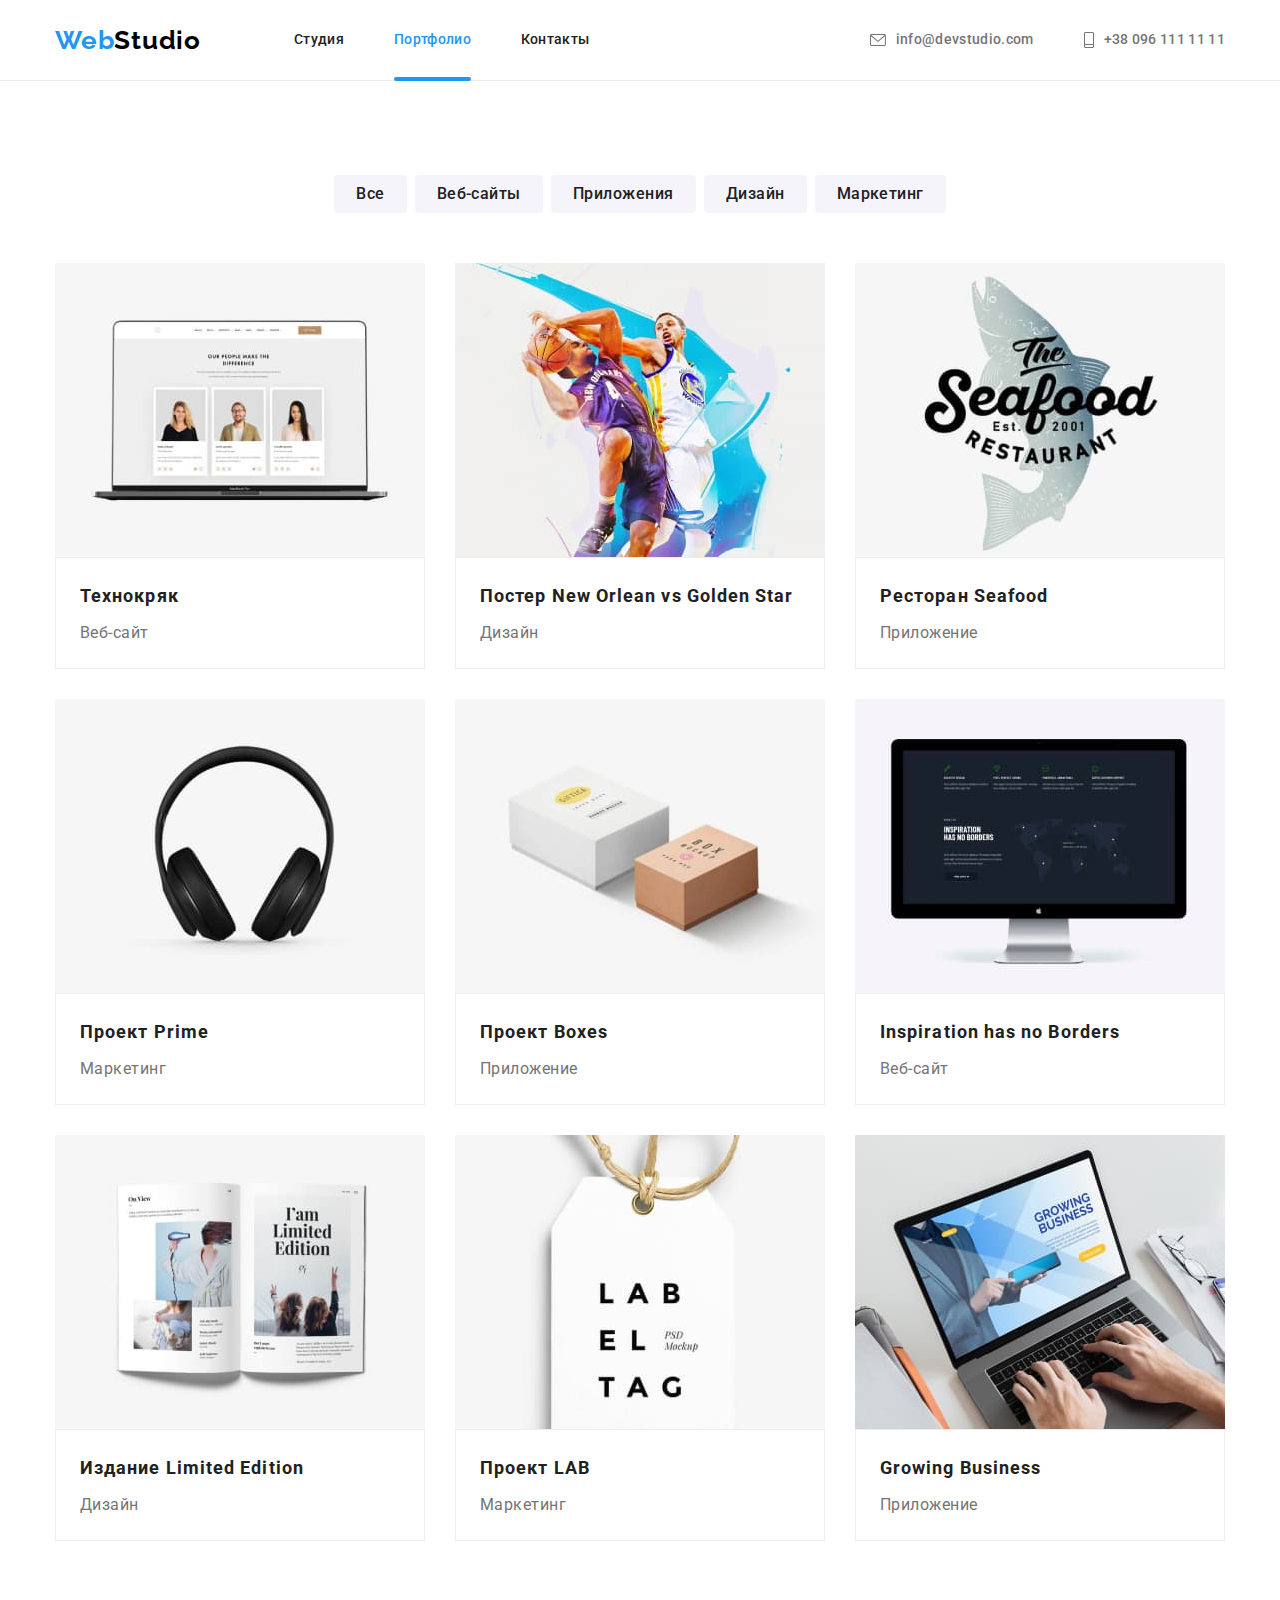
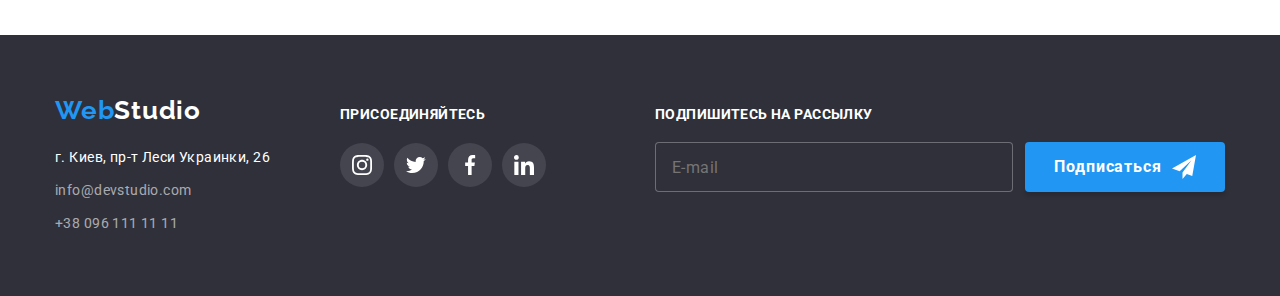
==== portfolio.html @ 9f86c259 "Initial commit" ====
<!DOCTYPE html>
<html lang="ru">

<head>
  <meta charset="UTF-8" />
  <meta http-equiv="X-UA-Compatible" content="IE=edge" />
  <meta name="viewport" content="width=device-width, initial-scale=1.0" />
  <title>Портфолио</title>

  <link rel="preconnect" href="https://fonts.googleapis.com" />
  <link rel="preconnect" href="https://fonts.gstatic.com" crossorigin />
  <link href="https://fonts.googleapis.com/css2?family=Raleway:wght@700&family=Roboto:wght@400;500;700;900&display=swap"
    rel="stylesheet" />
  <link rel="stylesheet" href="https://cdn.jsdelivr.net/npm/modern-normalize@1.1.0/modern-normalize.min.css" />
  <link rel="stylesheet" href="./css/styles.css" />
</head>

<body>
  <header class="header">
    <!--NAVIGATION-->
    <div class="container navigation-panel">
      <nav class="main-nav">
        <a href="./" class="logo">Web<span class="logo-black">Studio</span></a>
        <ul class="site-nav list">
          <li class="item"><a href="./index.html" class="link">Студия</a></li>
          <li class="item"><a href="./portfolio.html" class="link current">Портфолио</a></li>
          <li class="item"><a href="#contacts-address" class="link">Контакты</a></li>
        </ul>
      </nav>
      <!--/ NAVIGATION-->
      <!--CONTACTS-->
      <div class="contacts-panel">
        <ul class="contacts list">
          <li class="item">
            <a href="mailto:info@devstudio.com" class="contacts-link">
              <svg class="contacts-icon" width="16px" height="12px">
                <use href="./images/symbol-icons.svg#icon-envelope">
                </use>
              </svg>
              <span>info@devstudio.com</span>
            </a>
          </li>
          <li class="item">
            <a href="tel:+380961111111" class="contacts-link">
              <svg class="contacts-icon" width="10px" height="16px">
                <use href="./images/symbol-icons.svg#icon-smartphone">
                </use>
              </svg>
              <span>+38 096 111 11 11</span>
            </a>
          </li>
        </ul>
      </div>
    </div>
    <!--/ CONTACTS-->
  </header>
  <main>
    <!-- PORTFOLIO -->
    <section class="section portfolio">
      <h1 class="hidden-element">Примеры работ</h1>

      <!-- PAGE FILTER -->
      <div class="container">
        <ul class="list filter flex-container">
          <li class="item"><button type="button" class="button-filter">Все</button></li>
          <li class="item"><button type="button" class="button-filter">Веб-сайты</button></li>
          <li class="item"><button type="button" class="button-filter">Приложения</button></li>
          <li class="item"><button type="button" class="button-filter">Дизайн</button></li>
          <li class="item"><button type="button" class="button-filter">Маркетинг</button></li>
        </ul>

        <!--/ PAGE FILTER -->

        <ul class="list portfolio flex-container">
          <li class="flex-item">
            <a class="portfolio-link" href="#">

              <div class="portfolio-img-box">
                <img src="./images/portfolio/tehno.jpg" alt="На ноутбуке открыт веб-сайт" width="370" height="294" />
                <p class="txt-is-hidden">Ресурс предлагает комплексные предложения с разным уровнем функционала и
                  сервисов. Все это позволит
                  посетителю получить
                  исчерпывающие сведения о компании или частном лице.
                </p>
              </div>

              <div class="text-block">
                <h2 class="sub-title">Технокряк</h2>
                <p class="text">Веб-сайт</p>
              </div>

            </a>
          </li>

          <li class="flex-item">
            <a class="portfolio-link" href="#">
              <div class="portfolio-img-box">
                <img src="./images/portfolio/new-orleans-vs-golden-star.jpg" alt="Два парня играют в баскетбол"
                  width="370" height="294" />

                <p class="txt-is-hidden">Ресурс предлагает комплексные предложения с разным уровнем функционала и
                  сервисов. Все это позволит
                  посетителю получить
                  исчерпывающие сведения о компании или частном лице.
                </p>
              </div>
              <div class="text-block">
                <h2 class="sub-title">Постер <span lang="en">New Orlean vs Golden Star</span></h2>
                <p class="text">Дизайн</p>
              </div>
            </a>
          </li>

          <li class="flex-item">
            <a class="portfolio-link" href="#">
              <div class="portfolio-img-box">
                <img src="./images/portfolio/seafood.jpg"
                  alt="Логотип в виде рыбы с названием ресторана и годом открытия" width="370" height="294" />

                <p class="txt-is-hidden">Ресурс предлагает комплексные предложения с разным уровнем функционала и
                  сервисов. Все это позволит
                  посетителю получить
                  исчерпывающие сведения о компании или частном лице.
                </p>
              </div>
              <div class="text-block">
                <h2 class="sub-title">Ресторан <span lang="en">Seafood</span></h2>
                <p class="text">Приложение</p>
              </div>
            </a>
          </li>

          <li class="flex-item">
            <a class="portfolio-link" href="#">
              <div class="portfolio-img-box">
                <img src="./images/portfolio/prime.jpg" alt="Полноразмерные черные наушники" width="370" height="294" />

                <p class="txt-is-hidden">Ресурс предлагает комплексные предложения с разным уровнем функционала и
                  сервисов. Все это позволит
                  посетителю получить
                  исчерпывающие сведения о компании или частном лице.
                </p>
              </div>
              <div class="text-block">
                <h2 class="sub-title">Проект <span lang="en">Prime</span></h2>
                <p class="text">Маркетинг</p>
              </div>
            </a>
          </li>

          <li class="flex-item">
            <a class="portfolio-link" href="#">
              <div class="portfolio-img-box">
                <img src="./images/portfolio/boxes.jpg" alt="Две коробки: белая и бежевая" width="370" height="294" />
                <p class="txt-is-hidden">Ресурс предлагает комплексные предложения с разным уровнем функционала и
                  сервисов. Все это позволит
                  посетителю получить
                  исчерпывающие сведения о компании или частном лице.
                </p>
              </div>

              <div class="text-block">
                <h2 class="sub-title">Проект <span lang="en">Boxes</span></h2>
                <p class="text">Приложение</p>
              </div>
            </a>
          </li>

          <li class="flex-item">
            <a class="portfolio-link" href="#">
              <div class="portfolio-img-box">
                <img src="./images/portfolio/inspiration-has-no-borders.jpg"
                  alt="На мониторе компьютера открыт веб-сайт" width="370" height="294" />
                <p class="txt-is-hidden">Ресурс предлагает комплексные предложения с разным уровнем функционала и
                  сервисов. Все это позволит
                  посетителю получить
                  исчерпывающие сведения о компании или частном лице.
                </p>
              </div>
              <div class="text-block">
                <h2 lang="en" class="sub-title">Inspiration has no Borders</h2>
                <p class="text">Веб-сайт</p>
              </div>
            </a>
          </li>
          <li class="flex-item">
            <a class="portfolio-link" href="#">
              <div class="portfolio-img-box">
                <img src="./images/portfolio/limited-edition.jpg" alt="Книжка с развернутыми страницами" width="370"
                  height="294" />
                <p class="txt-is-hidden">Ресурс предлагает комплексные предложения с разным уровнем функционала и
                  сервисов. Все это позволит
                  посетителю получить
                  исчерпывающие сведения о компании или частном лице.
                </p>
              </div>
              <div class="text-block">
                <h2 class="sub-title">Издание <span lang="en">Limited Edition</span></h2>
                <p class="text">Дизайн</p>
              </div>
            </a>
          </li>

          <li class="flex-item">
            <a class="portfolio-link" href="#">
              <div class="portfolio-img-box">
                <img src="./images/portfolio/lab.jpg" alt="Белая бирка с названием проекта" width="370" height="294" />
                <p class="txt-is-hidden">Ресурс предлагает комплексные предложения с разным уровнем функционала и
                  сервисов. Все это позволит
                  посетителю получить
                  исчерпывающие сведения о компании или частном лице.
                </p>
              </div>
              <div class="text-block">
                <h2 class="sub-title">Проект <span lang="en">LAB</span></h2>
                <p class="text">Маркетинг</p>
              </div>
            </a>
          </li>

          <li class="flex-item">
            <a class="portfolio-link" href="#">
              <div class="portfolio-img-box">
                <img src="./images/portfolio/growing-business.jpg" alt="На ноутбке открыт сайт с приложением"
                  width="370" height="294" />
                <p class="txt-is-hidden">Ресурс предлагает комплексные предложения с разным уровнем функционала и
                  сервисов. Все это позволит
                  посетителю получить
                  исчерпывающие сведения о компании или частном лице.
                </p>
              </div>
              <div class="text-block">
                <h2 lang="en" class="sub-title">Growing Business</h2>
                <p class="text">Приложение</p>
              </div>
            </a>
          </li>
        </ul>
      </div>
    </section>
    <!--/ PORTFOLIO -->
  </main>
  <!--FOOTER-->
  <footer class="bottom">
    <div class="container flex-container">
      <div class="bottom-address">
        <a href="./index.html" class="logo">Web<span class="logo-white">Studio</span></a>
        <address id="contacts-address">
          <ul class="list">
            <li class="item">
              <a href="https://goo.gl/maps/TPmQFiWesqaCnMbB8" target="“_blank”" rel="noopener noreferrer"
                class="link street">г. Киев, пр-т Леси Украинки, 26</a>
            </li>
            <li class="item">
              <a href="mailto:nfo@devstudio.com" class="link">info@devstudio.com</a>
            </li>
            <li class="item"><a href="tel:+380961111111" class="link">+38 096 111 11 11</a></li>
          </ul>
        </address>
      </div>

      <div class="promo">
        <h2 class="promo-title">присоединяйтесь</h2>
        <ul class="list">
          <li class="promo-item">
            <a class="promo-link" aria-label="instagram" href="#" target="“_blank”" rel="noopener noreferrer">
              <svg width="20" height="20">
                <use href="./images/symbol-icons.svg#icon-instagram1"></use>
              </svg>
            </a>
          </li>
          <li class="promo-item">
            <a class="promo-link" aria-label="twitter" href="#" target="“_blank”" rel="noopener noreferrer">
              <svg width="20" height="20">
                <use href="./images/symbol-icons.svg#icon-twitter1"></use>
              </svg>
            </a>
          </li>
          <li class="promo-item">
            <a class="promo-link" aria-label="facebook" href="#" target="“_blank”" rel="noopener noreferrer">
              <svg width="20" height="20">
                <use href="./images/symbol-icons.svg#icon-facebook1"></use>
              </svg>
            </a>
          </li>
          <li class="promo-item">
            <a class="promo-link" aria-label="linkedin" href="#" target="“_blank”" rel="noopener noreferrer">
              <svg width="20" height="20">
                <use href="./images/symbol-icons.svg#icon-linkedin1"></use>
              </svg>
            </a>
          </li>
        </ul>
      </div>

      <form class="form-sign-up" name="form-sign-up" autocomplete="on" novalidate>

        <label class="sign-up-block" for="sign-up-email">
          <span class="sign-up-txt">Подпишитесь на рассылку</span>
          <input class="sign-up-input" type="email" name="email" id="sign-up-email" placeholder="E-mail" />
        </label>

        <button class="sign-up-button" type="submit">
          <span class="sign-up-button-txt">Подписаться</span>
          <svg width="24" height="24">
            <use href="./images/symbol-icons.svg#icon-send"></use>
          </svg>
        </button>
      </form>
    </div>
  </footer>
  <!--/ FOOTER-->
</body>

</html>
---- css/styles.css ----
:root {
    /* Colors */
    --title-text-color: #212121;
    --accent-color: #2196F3;
    --main-text-color: #757575;
    --address-text: rgba(255, 255, 255, 0.6);
    --background-color-white: #ffffff;
    --background-color-gray: #F5F4FA;
    --background-color-black: #2F303A;

    /* Other */
    --indent: 30px;
    --items: 3;

    --timing-function: cubic-bezier(0.4, 0, 0.2, 1);
}



body {
    background-color: var(--background-color-white);
    color: var(--main-text-color);

    font-family: Roboto, sans-serif;
    letter-spacing: 0.02em;
}

button {
    font-family: inherit;
    cursor: pointer;
}

img {
    display: block;
    max-width: 100%;
    height: auto;
}

h1,
h2,
h3,
h4,
h5,
h6,
p {
    margin: 0;
    padding: 0;
}

/* Utilities */
.list {
    padding: 0;
    margin: 0;

    list-style-type: none
}

.container {
    width: 1200px;
    padding-right: 15px;
    padding-left: 15px;
    margin-left: auto;
    margin-right: auto;
}

.hidden-element {
    position: absolute;
    width: 1px;
    height: 1px;
    margin: -1px;
    border: 0;
    padding: 0;

    white-space: nowrap;
    clip-path: inset(100%);
    clip: rect(0 0 0 0);
    overflow: hidden;
}

.centre {
    text-align: center;
}

main {
    padding-top: 81px;
}


/*--/ Utilities */

/* Page header */
.header {
    position: fixed;
    top: 0;
    left: 50%;
    transform: translate(-50%);
    z-index: 100;

    width: 100%;
    background-color: #ffffff;

    border-bottom: 1px solid #ECECEC;
}

.navigation-panel {
    display: flex;
    background-color: #ffffff;
}

.navigation-panel>.main-nav {
    display: flex;
    align-items: center;
}

.contacts-panel {
    margin-left: auto;
}

.contacts-panel>.contacts {
    display: flex;
    justify-content: end;
}

.site-nav {
    display: flex;
    margin-left: 93px;
}

.site-nav .item:not(:last-child),
.contacts .item:not(:last-child) {
    margin-right: 50px;
}

/* Site navigation */
.main-nav .logo,
.bottom .logo {
    color: var(--accent-color);

    font-family: 'Raleway';
    font-weight: 700;
    font-size: 26px;
    line-height: 1.19;
    letter-spacing: 0.03em;
    text-decoration: none;
}

.main-nav .logo-black {
    color: #000000;
}

.bottom .logo-white {
    color: #ffffff;
}

.site-nav .link,
.contacts-link {
    position: relative;
    display: block;
    padding-top: 32px;
    padding-bottom: 32px;

    color: var(--title-text-color);

    font-weight: 500;
    font-size: 14px;
    line-height: 1.14;
    text-decoration: none;

    fill: #757575;
    /* animation */
    transition-property: color;
    transition-duration: 250ms;
    transition-timing-function: cubic-bezier(0.4, 0, 0.2, 1);
    transition-delay: 0s;
}

.contacts-link {
    display: flex;
    align-items: center;

    color: inherit;
}

.contacts-icon {
    margin-right: 10px;
}

.site-nav .link:hover,
.site-nav .link:focus,

.contacts-link:hover,
.contacts-link:focus,

.bottom .link:hover,
.bottom .link:focus,

.link.current {
    color: var(--accent-color);
    outline: none;
}

.contacts-link:hover .contacts-icon,
.contacts-link:focus .contacts-icon {
    fill: var(--accent-color);
}

.site-nav .link.current::after {
    position: absolute;
    bottom: -1px;

    content: '';
    display: block;
    width: 100%;

    height: 4px;
    background-color: var(--accent-color);
    border-radius: 2px;
}




/* Main section */

.section-title {
    color: var(--title-text-color);

    font-size: 36px;
    line-height: 1.17;
    text-align: center;
    letter-spacing: 0.03em;
}

.sub-title {
    color: var(--title-text-color);

    font-size: 14px;
    line-height: 1.14;
    letter-spacing: 0.03em;
    text-transform: uppercase;
}




/* Hero block */
.hero-title {
    margin-right: auto;
    margin-left: auto;
    margin-bottom: 30px;
    width: 696px;

    color: #ffffff;

    font-weight: 900;
    font-size: 44px;
    line-height: 1.36;
    letter-spacing: 0.06em;
    text-transform: uppercase;
}


.section.hero {
    padding-top: 200px;
    padding-bottom: 200px;
    max-width: 1600px;
    margin-left: auto;
    margin-right: auto;

    background-size: cover;
    background-position: center;

    background-color: var(--background-color-black);
    background-image: linear-gradient(to right, rgba(47, 48, 58, 0.4), rgba(47, 48, 58, 0.4)), url(../images/hero/hero-bg.jpg);
    background-repeat: no-repeat;
}


.button.hero {
    display: inline-block;
    padding: 10px 32px;
    min-width: 200px;
    border-radius: 4px;

    background-color: var(--accent-color);
    color: #ffffff;
    box-shadow: 0px 4px 4px rgba(0, 0, 0, 0.15);
    border: 1px transparent;

    font-weight: 700;
    font-size: 16px;
    line-height: 1.88;
    letter-spacing: 0.06em;
}

/*--/ Hero block */
/*     STRONG PARTS OF THE COMPANY */
.section.feature {
    padding-top: 94px;
    padding-bottom: 47px;
}

.feature .flex-container {
    display: flex;
    flex-wrap: wrap;
    gap: 30px;
    --items: 4;
}

.feature .item {
    flex-basis: calc((100% - var(--indent) * (var(--items) - 1)) / var(--items));

    /* flex-basis: calc((100%-90px)/4); */
    /* width: calc((100%-90px)/4); */
}

.feature .sub-title {
    margin-bottom: 10px;
}

.feature .text {
    font-size: 14px;
    line-height: 1.71;
    letter-spacing: 0.03em;
}

.feature-icon {
    display: flex;
    align-items: center;
    justify-content: center;
    height: 120px;
    margin-bottom: 30px;

    border-radius: 4px;

    background-color: var(--background-color-gray);
}


/* --/ STRONG PARTS OF THE COMPANY */
/* --------OUR JOB --------*/
.section.our-job {
    padding-top: 47px;
    padding-bottom: 94px;
}

.our-job .section-title {
    margin-bottom: 50px;
}

.our-job .flex-container {
    display: flex;
    gap: 30px;
    flex-wrap: wrap;
    --items: 3;
}


.our-job .item {
    position: relative;
    flex-basis: calc((100% - var(--indent) * (var(--items) - 1)) / var(--items));
}

.our-job .item-txt {
    position: absolute;
    width: 100%;
    bottom: 0;

    padding-top: 27px;
    padding-bottom: 27px;

    font-size: 14px;
    line-height: 1.14;
    text-align: center;
    letter-spacing: 0.03em;
    text-transform: uppercase;

    background-color: rgba(47, 48, 58, 0.8);
    color: #FFFFFF;
}

/* --/ OUR JOB */

/*   Our team */
.section.team {
    padding-top: 94px;
    padding-bottom: 94px;
    text-align: center;

    background-color: var(--background-color-gray);
}

.team .flex-container {
    display: flex;
}

.team .item {
    flex-basis: calc((100%-90px)/4);
    /* width: calc((100%-90px)/4); */

    border-bottom-right-radius: 4px;
    border-bottom-left-radius: 4px;

    background-color: var(--background-color-white);
    box-shadow: 0px 1px 3px rgba(0, 0, 0, 0.12),
        0px 1px 1px rgba(0, 0, 0, 0.14),
        0px 2px 1px rgba(0, 0, 0, 0.2);
}

.team .item+.item {
    margin-left: 30px;
}

.team .section-title {
    margin-bottom: 50px;
}

.team .sub-title {
    margin-bottom: 10px;

    font-weight: 500;
    font-size: 16px;
    line-height: 1.19;
    text-transform: none;
}

.team .text {
    margin-bottom: 1em;

    font-size: 16px;
    line-height: 1.19;
    letter-spacing: 0.03em;
}

.item .text-box {
    padding-top: 30px;
    padding-bottom: 30px;
}

.team .social.list {
    display: flex;
    gap: 10px;
    justify-content: center;
}


.team .social-link {
    display: flex;
    align-items: center;
    justify-content: center;
    width: 44px;
    height: 44px;
    border-radius: 50%;

    fill: #afb1b8;
    /* animation */
    transition-property: background-color;
    transition-duration: 250ms;
    transition-timing-function: cubic-bezier(0.4, 0, 0.2, 1);
    transition-delay: 0s;
}

.team .social-link:hover,
.team .social-link:focus {
    background-color: var(--accent-color);
    outline: none;
}

.team .social-link .icon {
    transition-property: fill;
    transition-duration: 250ms;
    transition-timing-function: cubic-bezier(0.4, 0, 0.2, 1);
    transition-delay: 0s;
}


.team .social-link:hover .icon,
.team .social-link:focus .icon {
    fill: #ffffff;

}


/*--/ Our team */

/* Clients */

.section.clients {
    padding-top: 94px;
    padding-bottom: 94px;
}

.section-clients-title {
    margin-bottom: 50px;

    color: var(--title-text-color);

    font-size: 36px;
    line-height: 1.17;
    text-align: center;
    letter-spacing: 0.03em;
}


.clients .list {
    display: flex;
    gap: 30px;
}



.clients-item .link {
    display: flex;
    align-items: center;
    justify-content: center;
    width: 170px;
    height: 92px;

    border: 1px solid #AFB1B8;
    border-radius: 4px;

    fill: #afb1b8;
    /* animation */
    transition-property: border-color fill;
    transition-duration: 250ms;
    transition-timing-function: cubic-bezier(0.4, 0, 0.2, 1);
    transition-delay: 0s;
}

.clients-item .link .icon {
    transition-property: fill;
    transition-duration: 250ms;
    transition-timing-function: cubic-bezier(0.4, 0, 0.2, 1);
    transition-delay: 0s;
}

.clients-item .link:hover .icon,
.clients-item .link:focus .icon {
    fill: var(--accent-color);

}

.clients-item .link:hover,
.clients-item .link:focus {
    border-color: var(--accent-color);

    outline: none;
}

/*--/ Clients */

/* Footer */
.bottom .flex-container {
    display: flex;
    align-items: baseline;
}

.bottom {
    padding-top: 60px;
    padding-bottom: 60px;

    color: #ffffff;
    background-color: var(--background-color-black);

    font-weight: 400;
    font-size: 14px;
    line-height: 1.71;
    letter-spacing: 0.03em;
}

.bottom .logo {
    display: block;
    margin-bottom: 20px;
}

.bottom .item:not(:last-child) {
    display: block;
    margin-bottom: 9px;
}

.bottom .link {
    display: block;
    color: rgba(255 255 255 / .6);
    font-style: normal;
    text-decoration: none;
    /* animation */
    transition-property: color;
    transition-duration: 250ms;
    transition-timing-function: cubic-bezier(0.4, 0, 0.2, 1);
    transition-delay: 0s;
}

.bottom .street {
    color: inherit;
}


.bottom-address {
    margin-right: 70px;
}

.bottom .promo-title {
    margin-bottom: 20px;

    font-size: 14px;
    line-height: 1.14;
    text-transform: uppercase;
}

.promo .list {
    display: flex;
    gap: 10px;
}


.promo-link {
    display: flex;
    align-items: center;
    justify-content: center;
    width: 44px;
    height: 44px;
    border-radius: 50%;

    background-color: rgba(255, 255, 255, 0.1);
    /* animation */
    transition-property: background-color;
    transition-duration: 250ms;
    transition-timing-function: cubic-bezier(0.4, 0, 0.2, 1);
    transition-delay: 0s;
}

.promo-link:hover,
.promo-link:focus {
    background-color: var(--accent-color);
    outline: none;
}

/*-------------FOOTER Sign up form ----------*/
.form-sign-up {
    display: flex;
    margin-left: auto;
    align-items: flex-end;
}


.sign-up-block {
    display: block;
    margin-right: 12px;
}

.sign-up-txt {
    display: block;
    margin-bottom: 20px;

    font-weight: 700;
    font-size: 14px;
    line-height: calc(16/14);
    letter-spacing: 0.03em;
    text-transform: uppercase;
    color: #FFFFFF;
}

.sign-up-button {
    width: 200px;
    height: 50px;

    background-color: var(--accent-color);
    background-origin: border-box;

    box-shadow: 0px 4px 4px rgba(0, 0, 0, 0.15);

    border-radius: 4px;
    border: 1px solid transparent;


    display: flex;
    align-items: center;
    justify-content: center;
}

.sign-up-button-txt {
    margin-right: 10px;

    font-weight: 700;
    font-size: 16px;
    line-height: calc(30/16);
    letter-spacing: 0.06em;

    color: #FFFFFF;
}

.sign-up-input {
    display: block;
    width: 358px;
    height: 50px;


    font-weight: 400;
    font-size: 16px;
    line-height: calc(20/16);
    letter-spacing: 0.03em;

    padding: 15px 16px;
    border: 1px solid rgba(255, 255, 255, 0.3);
    background-color: var(--background-color-black);
    border-radius: 4px;
    color: #2196F3;
}

.sign-up-input:focus {
    color: var(--accent-color);
}

/* Portfolio-Page */

.filter.flex-container {
    display: flex;
    justify-content: center;
    margin-bottom: 50px;
}

.filter .item:not(:last-child) {
    margin-right: 8px;
}

.button-filter {
    padding-top: 6px;
    padding-bottom: 6px;
    padding-right: 22px;
    padding-left: 22px;

    color: var(--title-text-color);
    background-color: #F5F4FA;
    border-radius: 4px;
    border: 1px transparent;

    font-weight: 500;
    font-size: 16px;
    line-height: 1.62;
    text-align: center;
    letter-spacing: 0.03em;

    /* animation */
    transition-property: background-color;
    transition-duration: 250ms;
    transition-timing-function: cubic-bezier(0.4, 0, 0.2, 1);
    transition-delay: 0s;
}

.button-filter:hover,
.button-filter:focus {
    color: #ffffff;
    background-color: var(--accent-color);
    outline: none;
}

/* Examples of Job */
.section.portfolio {
    padding-top: 94px;
    padding-bottom: 94px;
}

.portfolio.flex-container {
    display: flex;
    flex-wrap: wrap;
}

.portfolio .flex-item {
    flex-basis: calc((100% - 60px)/3);
    /* width: calc((100% - 60px)/3); */
    margin-right: 30px;
    margin-bottom: 30px;
}

.portfolio-img-box {
    position: relative;
    overflow: hidden;

}

.portfolio .txt-is-hidden {
    position: absolute;
    top: 0;
    left: 0;
    width: 100%;
    height: 100%;
    padding: 63px 24px;

    transform: translateY(100%);

    /* animation */
    transition-property: opacity, transform;
    transition-duration: 250ms;
    transition-timing-function: cubic-bezier(0.4, 0, 0.2, 1);
    transition-delay: 0s;
    /* font */
    font-size: 18px;
    line-height: 1.56;
    letter-spacing: 0.03em;
    color: #FFFFFF;

    background-color: rgba(33, 150, 243, 0.9);
}

.portfolio-link:hover .txt-is-hidden,
.portfolio-link:focus .txt-is-hidden {
    transform: translateY(0);
    opacity: 1;
}

.portfolio .flex-item:nth-child(3n) {
    margin-right: 0;
}

.portfolio .flex-item:not(:nth-child(-n + 6)) {
    margin-bottom: 0;
}

.portfolio .text-block {
    padding-top: 20px;
    padding-bottom: 20px;
    padding-right: 24px;
    padding-left: 24px;
    border: 1px solid #EEEEEE;
}

.portfolio-link {
    display: block;
    color: var(--main-text-color);

    text-decoration: none;

    transition-property: box-shadow;
    transition-duration: 250ms;
    transition-timing-function: cubic-bezier(0.4, 0, 0.2, 1);
    transition-delay: 0s;
}

.portfolio .sub-title {
    margin-bottom: 4px;

    font-size: 18px;
    line-height: 2;
    letter-spacing: 0.06em;
    text-transform: none;
}

.portfolio .text {
    font-size: 16px;
    line-height: 1.88;
    letter-spacing: 0.03em;
}

.portfolio-link:hover,
.portfolio-link:focus {
    outline: none;
    box-shadow: 0px 1px 1px rgba(0, 0, 0, 0.12),
        0px 4px 4px rgba(0, 0, 0, 0.06),
        1px 4px 6px rgba(0, 0, 0, 0.16);
}



/* MODAL */
.backdrop {
    position: fixed;
    top: 0;
    left: 0;
    bottom: 0;
    right: 0;
    z-index: 101;
    /* width: 100%;
    height: 100%; */

    cursor: not-allowed;

    color: #000000;
    background-color: rgba(0, 0, 0, 0.2);

    transition-property: visibility, opacity;
    transition-duration: 500ms;
    transition-timing-function: cubic-bezier(0.4, 0, 0.2, 1);
    transition-delay: 50ms;
}

.backdrop.is-hidden {
    opacity: 0;
    visibility: hidden;
    pointer-events: none;
}

.backdrop.is-hidden .modal {
    transform: translate(-50%, -50%) scale(0.4);
}

.backdrop .modal {
    position: absolute;
    top: 50%;
    left: 50%;
    transform: translate(-50%, -50%) scale(1);


    width: 528px;
    height: 581px;
    cursor: initial;

    background-color: #ffffff;
    /* anime */
    transition-property: transform;
    transition-duration: 500ms;
    transition-timing-function: cubic-bezier(0.4, 0, 0.2, 1);
}



.close-button {
    position: absolute;
    top: 8px;
    right: 8px;

    width: 30px;
    height: 30px;
    border-radius: 50%;

    background: #FFFFFF;

    border: 1px solid rgba(0, 0, 0, 0.1);
}

/* Modal form */
.modal-form {
    display: flex;
    justify-content: center;
    align-items: center;
    flex-direction: column;

    padding: 40px;
}

.form-field {
    position: relative;
    width: 100%;
}

.modal-form-title {
    margin-bottom: 12px;

    font-size: 20px;
    line-height: calc(23/20);
    text-align: center;
    letter-spacing: 0.03em;

    color: var(--title-text-color);
}

.data-title {
    display: block;
    margin-bottom: 4px;

    font-weight: 400;
    font-size: 12px;
    line-height: calc(14/12);
    letter-spacing: 0.01em;

    color: var(--main-text-color);
}

.form-input {
    display: block;
    padding-left: 42px;
    width: 100%;
    margin-bottom: 10px;

    border: 1px solid rgba(33, 33, 33, 0.2);
    border-radius: 4px;
    height: 40px;

    transition-property: outline-color;
    transition-duration: 250ms;
    transition-timing-function: cubic-bezier(0.4, 0, 0.2, 1);
    transition-delay: 0s;
}

.form-input:focus,
.form-input:hover {
    outline-color: var(--accent-color);
}

.form-input.comments {
    padding: 12px 16px;
    margin-bottom: 20px;
    height: 120px;
    resize: none;
}

/* ----------Form Agreement------ */
.block-agreement {
    display: flex;
    align-items: center;
    margin-bottom: 30px;

    font-weight: 400;
    font-size: 14px;
    line-height: calc(24/14);
    letter-spacing: 0.03em;

    color: var(--main-text-color);
}


.agreement-link {
    color: var(--accent-color);
    text-underline-offset: 10%;
}

/*----------/ Form Agreement-------- */


.form-button {
    max-width: 200px;
    min-width: 200px;
    padding-top: 10px;
    padding-bottom: 10px;

    background-color: var(--accent-color);

    box-shadow: 0px 4px 4px rgba(0, 0, 0, 0.15);
    border-radius: 4px;
    border-color: transparent;

    font-weight: 700;
    font-size: 16px;
    line-height: calc(30/16);
    letter-spacing: 0.06em;

    color: #FFFFFF;
}

/* Form icons */
.form-block {
    position: relative;
}

.form-field .icon {
    position: absolute;
    left: 11px;
    bottom: 12px;

    display: block;
}

.close-button .icon {
    position: absolute;
    top: 50%;
    left: 50%;
    transform: translate(-50%, -50%);
}




/* SLide to left side */

.form-field .icon,
.close-button .icon {
    fill: currentColor;
    transition-property: fill, transform;
    transition-duration: 250ms;
    transition-timing-function: cubic-bezier(0.4, 0, 0.2, 1);
    transition-delay: 0s;
}

.form-input:focus+.icon {
    fill: var(--accent-color);

    animation: zoom 250ms var(--timing-function) 50ms 1 alternate;
}

.form-input:not(:placeholder-shown)+.icon {
    fill: var(--accent-color);

    animation: zoom 250ms var(--timing-function) 50ms 1 alternate;
}

.close-button:hover .icon,
.close-button:focus .icon {
    transform: translate(-50%, -50%) rotate(360deg);
    fill: var(--accent-color);
}

/* Checkbox */
.input-checkbox:checked,
.input-checkbox {
    -webkit-appearance: none;
    -moz-appearance: none;
    appearance: none;
}

.input-checkbox+.icon {
    display: inline-block;
    width: 16px;
    height: 15px;
    border: 2px solid black;
    border-radius: 2px;

    margin-right: 7px;
    animation: zoom 250ms var(--timing-function) 50ms 1 alternate;
}

.input-checkbox:checked+.icon {
    background-color: var(--accent-color);
    background-image: url("../images/icon-check.svg");
    background-size: contain;
    background-origin: border-box;
    border-color: transparent;

    animation: zoom 250ms var(--timing-function) 50ms 1 alternate;
}

@keyframes zoom {
    0% {
        transform: scale(1);
    }

    50% {
        transform: scale(3);
    }

    100% {
        transform: scale(2);
    }
}
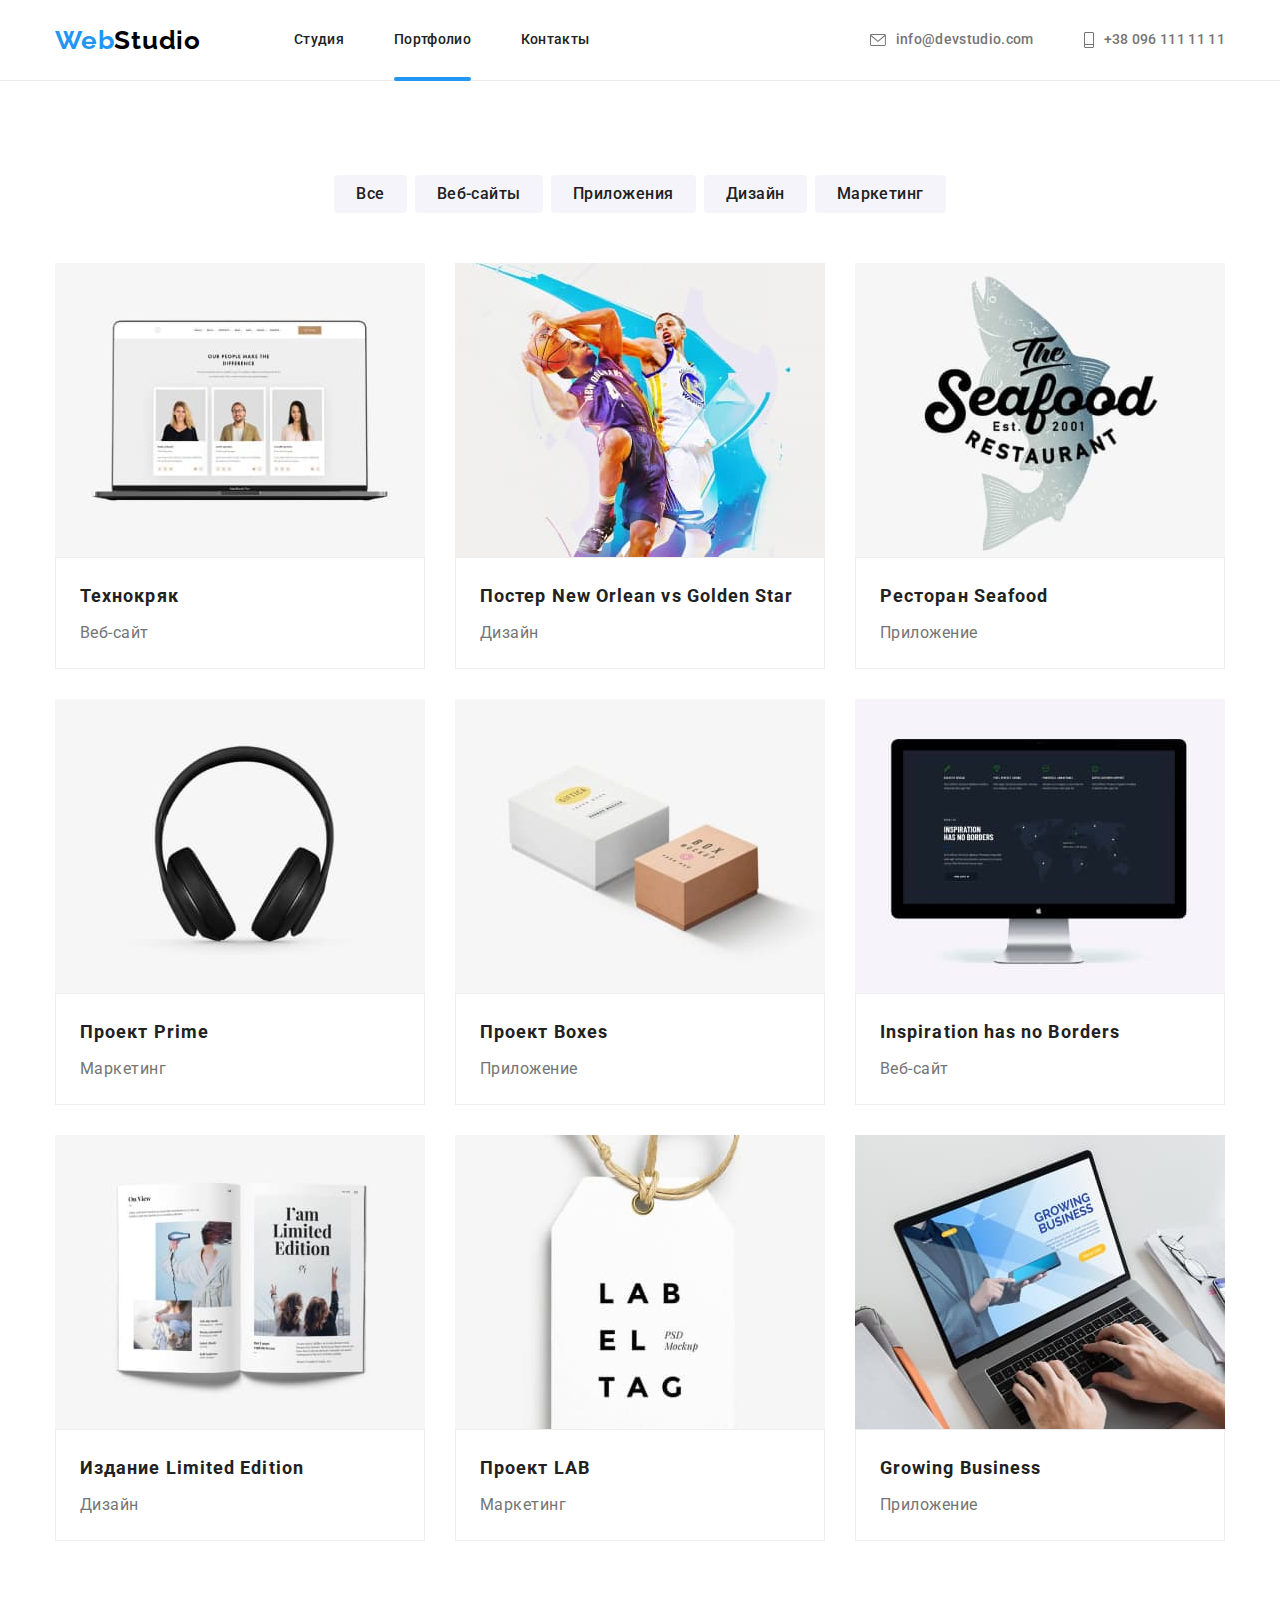
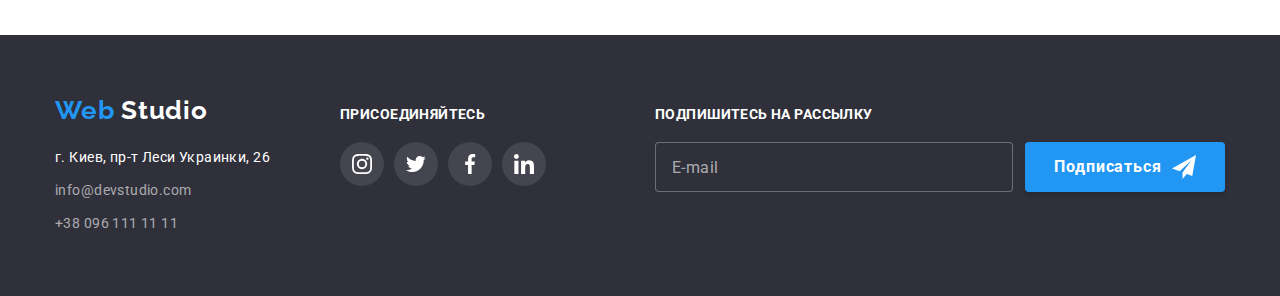
==== commit 7ac183eb: "bem for main page done" ====
--- a/portfolio.html
+++ b/portfolio.html
@@ -17,42 +17,43 @@
 
 <body>
   <header class="header">
-    <!--NAVIGATION-->
+
     <div class="container navigation-panel">
+      <!--NAVIGATION-->
       <nav class="main-nav">
-        <a href="./" class="logo">Web<span class="logo-black">Studio</span></a>
+        <a href="./" class="logo">Web<span class="logo--black">Studio</span></a>
         <ul class="site-nav list">
-          <li class="item"><a href="./index.html" class="link">Студия</a></li>
-          <li class="item"><a href="./portfolio.html" class="link current">Портфолио</a></li>
-          <li class="item"><a href="#contacts-address" class="link">Контакты</a></li>
+          <li class="site-nav__item">
+            <a href="./" class="site-nav__link ">Студия</a>
+          </li>
+          <li class="site-nav__item"><a href="./portfolio.html" class="site-nav__link current">Портфолио</a></li>
+          <li class="site-nav__item"><a href="#contacts-address" class="site-nav__link">Контакты</a></li>
         </ul>
       </nav>
       <!--/ NAVIGATION-->
+
       <!--CONTACTS-->
-      <div class="contacts-panel">
-        <ul class="contacts list">
-          <li class="item">
-            <a href="mailto:info@devstudio.com" class="contacts-link">
-              <svg class="contacts-icon" width="16px" height="12px">
-                <use href="./images/symbol-icons.svg#icon-envelope">
-                </use>
-              </svg>
-              <span>info@devstudio.com</span>
-            </a>
-          </li>
-          <li class="item">
-            <a href="tel:+380961111111" class="contacts-link">
-              <svg class="contacts-icon" width="10px" height="16px">
-                <use href="./images/symbol-icons.svg#icon-smartphone">
-                </use>
-              </svg>
-              <span>+38 096 111 11 11</span>
-            </a>
-          </li>
-        </ul>
-      </div>
+      <ul class="contacts list">
+        <li class="contacts__item">
+          <a href="mailto:nfo@devstudio.com" class="contacts__link">
+            <svg class="contacts__icon" width="16px" height="12px">
+              <use href="./images/symbol-icons.svg#icon-envelope"></use>
+            </svg>
+            <span>info@devstudio.com</span>
+          </a>
+        </li>
+        <li class="contacts__item">
+          <a href="tel:+380961111111" class="contacts__link">
+            <svg class="contacts__icon" width="10px" height="16px">
+              <use href="./images/symbol-icons.svg#icon-smartphone"></use>
+            </svg>
+            <span>+38 096 111 11 11</span>
+          </a>
+        </li>
+      </ul>
+      <!--/ CONTACTS-->
     </div>
-    <!--/ CONTACTS-->
+
   </header>
   <main>
     <!-- PORTFOLIO -->
@@ -85,7 +86,7 @@
               </div>
 
               <div class="text-block">
-                <h2 class="sub-title">Технокряк</h2>
+                <h2 class="subtitle">Технокряк</h2>
                 <p class="text">Веб-сайт</p>
               </div>
 
@@ -105,7 +106,7 @@
                 </p>
               </div>
               <div class="text-block">
-                <h2 class="sub-title">Постер <span lang="en">New Orlean vs Golden Star</span></h2>
+                <h2 class="subtitle">Постер <span lang="en">New Orlean vs Golden Star</span></h2>
                 <p class="text">Дизайн</p>
               </div>
             </a>
@@ -124,7 +125,7 @@
                 </p>
               </div>
               <div class="text-block">
-                <h2 class="sub-title">Ресторан <span lang="en">Seafood</span></h2>
+                <h2 class="subtitle">Ресторан <span lang="en">Seafood</span></h2>
                 <p class="text">Приложение</p>
               </div>
             </a>
@@ -142,7 +143,7 @@
                 </p>
               </div>
               <div class="text-block">
-                <h2 class="sub-title">Проект <span lang="en">Prime</span></h2>
+                <h2 class="subtitle">Проект <span lang="en">Prime</span></h2>
                 <p class="text">Маркетинг</p>
               </div>
             </a>
@@ -160,7 +161,7 @@
               </div>
 
               <div class="text-block">
-                <h2 class="sub-title">Проект <span lang="en">Boxes</span></h2>
+                <h2 class="subtitle">Проект <span lang="en">Boxes</span></h2>
                 <p class="text">Приложение</p>
               </div>
             </a>
@@ -178,7 +179,7 @@
                 </p>
               </div>
               <div class="text-block">
-                <h2 lang="en" class="sub-title">Inspiration has no Borders</h2>
+                <h2 lang="en" class="subtitle">Inspiration has no Borders</h2>
                 <p class="text">Веб-сайт</p>
               </div>
             </a>
@@ -195,7 +196,7 @@
                 </p>
               </div>
               <div class="text-block">
-                <h2 class="sub-title">Издание <span lang="en">Limited Edition</span></h2>
+                <h2 class="subtitle">Издание <span lang="en">Limited Edition</span></h2>
                 <p class="text">Дизайн</p>
               </div>
             </a>
@@ -212,7 +213,7 @@
                 </p>
               </div>
               <div class="text-block">
-                <h2 class="sub-title">Проект <span lang="en">LAB</span></h2>
+                <h2 class="subtitle">Проект <span lang="en">LAB</span></h2>
                 <p class="text">Маркетинг</p>
               </div>
             </a>
@@ -230,7 +231,7 @@
                 </p>
               </div>
               <div class="text-block">
-                <h2 lang="en" class="sub-title">Growing Business</h2>
+                <h2 lang="en" class="subtitle">Growing Business</h2>
                 <p class="text">Приложение</p>
               </div>
             </a>
@@ -241,68 +242,81 @@
     <!--/ PORTFOLIO -->
   </main>
   <!--FOOTER-->
-  <footer class="bottom">
-    <div class="container flex-container">
-      <div class="bottom-address">
-        <a href="./index.html" class="logo">Web<span class="logo-white">Studio</span></a>
-        <address id="contacts-address">
-          <ul class="list">
-            <li class="item">
+  <footer class="footer" id="contacts-address">
+
+    <div class="container bottom">
+      <div class="address">
+        <a href="./index.html" class="logo address__logo">
+          Web
+          <span class="logo--white">Studio</span>
+        </a>
+        <address>
+          <ul class="address__block list">
+            <li class="address__item">
               <a href="https://goo.gl/maps/TPmQFiWesqaCnMbB8" target="“_blank”" rel="noopener noreferrer"
-                class="link street">г. Киев, пр-т Леси Украинки, 26</a>
+                class="address__link  address__link--color">г. Киев, пр-т Леси Украинки, 26</a>
             </li>
-            <li class="item">
-              <a href="mailto:nfo@devstudio.com" class="link">info@devstudio.com</a>
+            <li class="address__item">
+              <a href="mailto:nfo@devstudio.com" class="address__link ">info@devstudio.com</a>
             </li>
-            <li class="item"><a href="tel:+380961111111" class="link">+38 096 111 11 11</a></li>
+            <li class="address__item">
+              <a href="tel:+380961111111" class="address__link ">+38 096 111 11 11</a>
+            </li>
           </ul>
         </address>
       </div>
 
       <div class="promo">
-        <h2 class="promo-title">присоединяйтесь</h2>
-        <ul class="list">
-          <li class="promo-item">
-            <a class="promo-link" aria-label="instagram" href="#" target="“_blank”" rel="noopener noreferrer">
-              <svg width="20" height="20">
+        <strong class="subtitle bottom__title">присоединяйтесь</strong>
+
+        <ul class="social list">
+
+          <li class="social__item">
+            <a class="social__link social__link--background" aria-label="instagram" href="#" target="“_blank”"
+              rel="noopener noreferrer">
+              <svg class="social__icon" width="20" height="20">
                 <use href="./images/symbol-icons.svg#icon-instagram1"></use>
               </svg>
             </a>
           </li>
-          <li class="promo-item">
-            <a class="promo-link" aria-label="twitter" href="#" target="“_blank”" rel="noopener noreferrer">
-              <svg width="20" height="20">
+          <li class="social__item">
+            <a class="social__link social__link--background" aria-label="twitter" href="#" target="“_blank”"
+              rel="noopener noreferrer">
+              <svg class="social__icon" width="20" height="20">
                 <use href="./images/symbol-icons.svg#icon-twitter1"></use>
               </svg>
             </a>
           </li>
-          <li class="promo-item">
-            <a class="promo-link" aria-label="facebook" href="#" target="“_blank”" rel="noopener noreferrer">
-              <svg width="20" height="20">
+          <li class="social__item">
+            <a class="social__link social__link--background" aria-label="facebook" href="#" target="“_blank”"
+              rel="noopener noreferrer">
+              <svg class="social__icon" width="20" height="20">
                 <use href="./images/symbol-icons.svg#icon-facebook1"></use>
               </svg>
             </a>
           </li>
-          <li class="promo-item">
-            <a class="promo-link" aria-label="linkedin" href="#" target="“_blank”" rel="noopener noreferrer">
-              <svg width="20" height="20">
+          <li class="social__item">
+            <a class="social__link social__link--background" aria-label="linkedin" href="#" target="“_blank”"
+              rel="noopener noreferrer">
+              <svg class="social__icon" width="20" height="20">
                 <use href="./images/symbol-icons.svg#icon-linkedin1"></use>
               </svg>
             </a>
           </li>
+
         </ul>
       </div>
 
-      <form class="form-sign-up" name="form-sign-up" autocomplete="on" novalidate>
-
-        <label class="sign-up-block" for="sign-up-email">
-          <span class="sign-up-txt">Подпишитесь на рассылку</span>
-          <input class="sign-up-input" type="email" name="email" id="sign-up-email" placeholder="E-mail" />
+      <form class="sign-up" name="form-sign-up" autocomplete="on" novalidate>
+
+        <label class="sign-up__block" for="sign-up-email">
+          <strong class="subtitle bottom__title">Подпишитесь на рассылку</strong>
+          <input class="sign-up__input" type="email" name="email" id="sign-up-email" placeholder="E-mail" />
         </label>
 
-        <button class="sign-up-button" type="submit">
-          <span class="sign-up-button-txt">Подписаться</span>
-          <svg width="24" height="24">
+        <button class="sign-up__button" type="submit">
+          <span class="sign-up__button-txt">Подписаться</span>
+          <svg class="sign-up__icon" width="24" height="24">
             <use href="./images/symbol-icons.svg#icon-send"></use>
           </svg>
         </button>
--- a/css/styles.css
+++ b/css/styles.css
@@ -85,7 +85,6 @@
     padding-top: 81px;
 }
 
-
 /*--/ Utilities */
 
 /* Page header */
@@ -97,43 +96,36 @@
     z-index: 100;
 
     width: 100%;
+    border-bottom: 1px solid #ECECEC;
     background-color: #ffffff;
-
-    border-bottom: 1px solid #ECECEC;
 }
 
 .navigation-panel {
     display: flex;
-    background-color: #ffffff;
-}
-
-.navigation-panel>.main-nav {
+}
+
+.main-nav {
     display: flex;
     align-items: center;
 }
 
-.contacts-panel {
+.contacts {
+    display: flex;
+    justify-content: end;
+    gap: 50px;
+
     margin-left: auto;
 }
 
-.contacts-panel>.contacts {
-    display: flex;
-    justify-content: end;
-}
-
 .site-nav {
     display: flex;
+    gap: 50px;
     margin-left: 93px;
 }
 
-.site-nav .item:not(:last-child),
-.contacts .item:not(:last-child) {
-    margin-right: 50px;
-}
-
 /* Site navigation */
-.main-nav .logo,
-.bottom .logo {
+.logo {
+    display: block;
     color: var(--accent-color);
 
     font-family: 'Raleway';
@@ -144,16 +136,16 @@
     text-decoration: none;
 }
 
-.main-nav .logo-black {
+.logo--black {
     color: #000000;
 }
 
-.bottom .logo-white {
+.logo--white {
     color: #ffffff;
 }
 
-.site-nav .link,
-.contacts-link {
+.site-nav__link,
+.contacts__link {
     position: relative;
     display: block;
     padding-top: 32px;
@@ -167,6 +159,7 @@
     text-decoration: none;
 
     fill: #757575;
+
     /* animation */
     transition-property: color;
     transition-duration: 250ms;
@@ -174,37 +167,33 @@
     transition-delay: 0s;
 }
 
-.contacts-link {
+.contacts__link {
     display: flex;
     align-items: center;
 
     color: inherit;
 }
 
-.contacts-icon {
-    margin-right: 10px;
-}
-
-.site-nav .link:hover,
-.site-nav .link:focus,
-
-.contacts-link:hover,
-.contacts-link:focus,
-
-.bottom .link:hover,
-.bottom .link:focus,
+.site-nav__link:hover,
+.site-nav__link:focus,
+
+.contacts__link:hover,
+.contacts__link:focus,
+
+.address__link:hover,
+.address__link:focus,
 
 .link.current {
     color: var(--accent-color);
     outline: none;
 }
 
-.contacts-link:hover .contacts-icon,
-.contacts-link:focus .contacts-icon {
-    fill: var(--accent-color);
-}
-
-.site-nav .link.current::after {
+.contacts__icon {
+    margin-right: 10px;
+    fill: currentColor;
+}
+
+.site-nav__link.current::after {
     position: absolute;
     bottom: -1px;
 
@@ -217,12 +206,9 @@
     border-radius: 2px;
 }
 
-
-
-
 /* Main section */
 
-.section-title {
+.title {
     color: var(--title-text-color);
 
     font-size: 36px;
@@ -231,20 +217,34 @@
     letter-spacing: 0.03em;
 }
 
-.sub-title {
+.subtitle {
     color: var(--title-text-color);
 
     font-size: 14px;
-    line-height: 1.14;
+    line-height: calc(16/14);
     letter-spacing: 0.03em;
     text-transform: uppercase;
 }
 
-
-
-
 /* Hero block */
-.hero-title {
+
+.hero {
+    padding-top: 200px;
+    padding-bottom: 200px;
+    max-width: 1600px;
+    margin-left: auto;
+    margin-right: auto;
+
+    text-align: center;
+
+    background-size: cover;
+    background-position: center;
+    background-color: var(--background-color-black);
+    background-image: linear-gradient(to right, rgba(47, 48, 58, 0.4), rgba(47, 48, 58, 0.4)), url(../images/hero/hero-bg.jpg);
+    background-repeat: no-repeat;
+}
+
+.hero__title {
     margin-right: auto;
     margin-left: auto;
     margin-bottom: 30px;
@@ -259,24 +259,7 @@
     text-transform: uppercase;
 }
 
-
-.section.hero {
-    padding-top: 200px;
-    padding-bottom: 200px;
-    max-width: 1600px;
-    margin-left: auto;
-    margin-right: auto;
-
-    background-size: cover;
-    background-position: center;
-
-    background-color: var(--background-color-black);
-    background-image: linear-gradient(to right, rgba(47, 48, 58, 0.4), rgba(47, 48, 58, 0.4)), url(../images/hero/hero-bg.jpg);
-    background-repeat: no-repeat;
-}
-
-
-.button.hero {
+.hero__button {
     display: inline-block;
     padding: 10px 32px;
     min-width: 200px;
@@ -294,37 +277,35 @@
 }
 
 /*--/ Hero block */
-/*     STRONG PARTS OF THE COMPANY */
-.section.feature {
+
+/* -------- FEATURE----------*/
+.feature {
     padding-top: 94px;
     padding-bottom: 47px;
 }
 
-.feature .flex-container {
+.feature__flex-container {
     display: flex;
     flex-wrap: wrap;
     gap: 30px;
+}
+
+.feature__item {
     --items: 4;
-}
-
-.feature .item {
     flex-basis: calc((100% - var(--indent) * (var(--items) - 1)) / var(--items));
-
-    /* flex-basis: calc((100%-90px)/4); */
-    /* width: calc((100%-90px)/4); */
-}
-
-.feature .sub-title {
+}
+
+.feature__subtitle {
     margin-bottom: 10px;
 }
 
-.feature .text {
+.feature__text {
     font-size: 14px;
     line-height: 1.71;
     letter-spacing: 0.03em;
 }
 
-.feature-icon {
+.feature__icon {
     display: flex;
     align-items: center;
     justify-content: center;
@@ -332,36 +313,34 @@
     margin-bottom: 30px;
 
     border-radius: 4px;
-
     background-color: var(--background-color-gray);
 }
 
-
 /* --/ STRONG PARTS OF THE COMPANY */
-/* --------OUR JOB --------*/
-.section.our-job {
+
+/* --------W-O-R-K---------*/
+.works {
     padding-top: 47px;
     padding-bottom: 94px;
 }
 
-.our-job .section-title {
+.works__title {
     margin-bottom: 50px;
 }
 
-.our-job .flex-container {
+.works__flex-container {
     display: flex;
     gap: 30px;
     flex-wrap: wrap;
     --items: 3;
 }
 
-
-.our-job .item {
+.works__item {
     position: relative;
     flex-basis: calc((100% - var(--indent) * (var(--items) - 1)) / var(--items));
 }
 
-.our-job .item-txt {
+.works__subtitle {
     position: absolute;
     width: 100%;
     bottom: 0;
@@ -369,20 +348,15 @@
     padding-top: 27px;
     padding-bottom: 27px;
 
-    font-size: 14px;
-    line-height: 1.14;
     text-align: center;
-    letter-spacing: 0.03em;
-    text-transform: uppercase;
-
     background-color: rgba(47, 48, 58, 0.8);
     color: #FFFFFF;
 }
 
-/* --/ OUR JOB */
+/* --/ --------W-O-R-K--------*/
 
 /*   Our team */
-.section.team {
+.team {
     padding-top: 94px;
     padding-bottom: 94px;
     text-align: center;
@@ -390,13 +364,17 @@
     background-color: var(--background-color-gray);
 }
 
-.team .flex-container {
-    display: flex;
-}
-
-.team .item {
+.team__title {
+    margin-bottom: 50px;
+}
+
+.team__flex-container {
+    display: flex;
+    gap: 30px;
+}
+
+.team__item {
     flex-basis: calc((100%-90px)/4);
-    /* width: calc((100%-90px)/4); */
 
     border-bottom-right-radius: 4px;
     border-bottom-left-radius: 4px;
@@ -407,15 +385,12 @@
         0px 2px 1px rgba(0, 0, 0, 0.2);
 }
 
-.team .item+.item {
-    margin-left: 30px;
-}
-
-.team .section-title {
-    margin-bottom: 50px;
-}
-
-.team .sub-title {
+.team__text-box {
+    padding-top: 30px;
+    padding-bottom: 30px;
+}
+
+.team__subtitle {
     margin-bottom: 10px;
 
     font-weight: 500;
@@ -424,27 +399,22 @@
     text-transform: none;
 }
 
-.team .text {
-    margin-bottom: 1em;
+.team__text {
+    margin-bottom: 16px;
 
     font-size: 16px;
     line-height: 1.19;
     letter-spacing: 0.03em;
 }
 
-.item .text-box {
-    padding-top: 30px;
-    padding-bottom: 30px;
-}
-
-.team .social.list {
+/* SOCIAL NETS */
+.social {
     display: flex;
     gap: 10px;
     justify-content: center;
 }
 
-
-.team .social-link {
+.social__link {
     display: flex;
     align-items: center;
     justify-content: center;
@@ -460,56 +430,42 @@
     transition-delay: 0s;
 }
 
-.team .social-link:hover,
-.team .social-link:focus {
+.social__link--background {
+    background-color: rgba(255, 255, 255, 0.1);
+}
+
+.social__link:hover,
+.social__link:focus {
     background-color: var(--accent-color);
     outline: none;
-}
-
-.team .social-link .icon {
-    transition-property: fill;
-    transition-duration: 250ms;
-    transition-timing-function: cubic-bezier(0.4, 0, 0.2, 1);
-    transition-delay: 0s;
-}
-
-
-.team .social-link:hover .icon,
-.team .social-link:focus .icon {
     fill: #ffffff;
-
-}
-
+}
+
+.social__icon {
+    transition: fill 250ms cubic-bezier(0.4, 0, 0.2, 1) 0ms;
+}
+
+/* SOCIAL NETS */
 
 /*--/ Our team */
 
 /* Clients */
 
-.section.clients {
+.clients {
     padding-top: 94px;
     padding-bottom: 94px;
 }
 
-.section-clients-title {
+.clients__title {
     margin-bottom: 50px;
-
-    color: var(--title-text-color);
-
-    font-size: 36px;
-    line-height: 1.17;
-    text-align: center;
-    letter-spacing: 0.03em;
-}
-
-
-.clients .list {
+}
+
+.clients__flex {
     display: flex;
     gap: 30px;
 }
 
-
-
-.clients-item .link {
+.clients__link {
     display: flex;
     align-items: center;
     justify-content: center;
@@ -519,48 +475,44 @@
     border: 1px solid #AFB1B8;
     border-radius: 4px;
 
-    fill: #afb1b8;
+    color: #afb1b8;
+
     /* animation */
-    transition-property: border-color fill;
-    transition-duration: 250ms;
+    transition-property: border-color, color;
+    transition-duration: 2500ms;
     transition-timing-function: cubic-bezier(0.4, 0, 0.2, 1);
     transition-delay: 0s;
 }
 
-.clients-item .link .icon {
-    transition-property: fill;
-    transition-duration: 250ms;
-    transition-timing-function: cubic-bezier(0.4, 0, 0.2, 1);
-    transition-delay: 0s;
-}
-
-.clients-item .link:hover .icon,
-.clients-item .link:focus .icon {
-    fill: var(--accent-color);
-
-}
-
-.clients-item .link:hover,
-.clients-item .link:focus {
+.clients__link:hover,
+.clients__link:focus {
     border-color: var(--accent-color);
-
     outline: none;
+
+    color: var(--accent-color);
+}
+
+.clients__icon {
+    fill: currentColor;
 }
 
 /*--/ Clients */
 
 /* Footer */
-.bottom .flex-container {
+.footer {
+    background-color: var(--background-color-black);
+}
+
+.bottom {
     display: flex;
     align-items: baseline;
-}
-
-.bottom {
+
     padding-top: 60px;
     padding-bottom: 60px;
-
-    color: #ffffff;
-    background-color: var(--background-color-black);
+}
+
+.address {
+    margin-right: 70px;
 
     font-weight: 400;
     font-size: 14px;
@@ -568,117 +520,83 @@
     letter-spacing: 0.03em;
 }
 
-.bottom .logo {
-    display: block;
+.address__logo {
     margin-bottom: 20px;
 }
 
-.bottom .item:not(:last-child) {
-    display: block;
-    margin-bottom: 9px;
-}
-
-.bottom .link {
-    display: block;
-    color: rgba(255 255 255 / .6);
+.address__block {
+    display: flex;
+    flex-direction: column;
+    gap: 9px;
+}
+
+.address__link {
+    display: block;
+
+    color: rgba(255 255 255 /.6);
     font-style: normal;
     text-decoration: none;
-    /* animation */
+
+    /* animation  */
     transition-property: color;
     transition-duration: 250ms;
     transition-timing-function: cubic-bezier(0.4, 0, 0.2, 1);
     transition-delay: 0s;
 }
 
-.bottom .street {
-    color: inherit;
-}
-
-
-.bottom-address {
-    margin-right: 70px;
-}
-
-.bottom .promo-title {
+.address__link--color {
+    color: #ffffff;
+}
+
+
+.bottom__title {
+    display: block;
     margin-bottom: 20px;
 
-    font-size: 14px;
-    line-height: 1.14;
-    text-transform: uppercase;
-}
-
-.promo .list {
-    display: flex;
-    gap: 10px;
-}
-
-
-.promo-link {
+    font-weight: 700;
+    color: #ffffff;
+}
+
+/*-------------FOOTER Sign up form ----------*/
+.sign-up {
+    display: flex;
+    margin-left: auto;
+    align-items: flex-end;
+}
+
+
+.sign-up__block {
+    display: block;
+    margin-right: 12px;
+}
+
+/* .sign-up__title {
+    display: block;
+    margin-bottom: 20px;
+
+    font-weight: 700;
+    color: #FFFFFF;
+} */
+
+.sign-up__button {
+    width: 200px;
+    height: 50px;
+
+    background-color: var(--accent-color);
+    background-origin: border-box;
+
+    box-shadow: 0px 4px 4px rgba(0, 0, 0, 0.15);
+
+    border-radius: 4px;
+    border: 1px solid transparent;
+
+
     display: flex;
     align-items: center;
     justify-content: center;
-    width: 44px;
-    height: 44px;
-    border-radius: 50%;
-
-    background-color: rgba(255, 255, 255, 0.1);
-    /* animation */
-    transition-property: background-color;
-    transition-duration: 250ms;
-    transition-timing-function: cubic-bezier(0.4, 0, 0.2, 1);
-    transition-delay: 0s;
-}
-
-.promo-link:hover,
-.promo-link:focus {
-    background-color: var(--accent-color);
-    outline: none;
-}
-
-/*-------------FOOTER Sign up form ----------*/
-.form-sign-up {
-    display: flex;
-    margin-left: auto;
-    align-items: flex-end;
-}
-
-
-.sign-up-block {
-    display: block;
-    margin-right: 12px;
-}
-
-.sign-up-txt {
-    display: block;
-    margin-bottom: 20px;
-
-    font-weight: 700;
-    font-size: 14px;
-    line-height: calc(16/14);
-    letter-spacing: 0.03em;
-    text-transform: uppercase;
-    color: #FFFFFF;
-}
-
-.sign-up-button {
-    width: 200px;
-    height: 50px;
-
-    background-color: var(--accent-color);
-    background-origin: border-box;
-
-    box-shadow: 0px 4px 4px rgba(0, 0, 0, 0.15);
-
-    border-radius: 4px;
-    border: 1px solid transparent;
-
-
-    display: flex;
-    align-items: center;
-    justify-content: center;
-}
-
-.sign-up-button-txt {
+}
+
+.sign-up__button-txt {
     margin-right: 10px;
 
     font-weight: 700;
@@ -689,7 +607,7 @@
     color: #FFFFFF;
 }
 
-.sign-up-input {
+.sign-up__input {
     display: block;
     width: 358px;
     height: 50px;
@@ -707,8 +625,8 @@
     color: #2196F3;
 }
 
-.sign-up-input:focus {
-    color: var(--accent-color);
+.sign-up__input::placeholder {
+    color: rgba(255, 255, 255, 0.6);
 }
 
 /* Portfolio-Page */
@@ -836,7 +754,7 @@
     transition-delay: 0s;
 }
 
-.portfolio .sub-title {
+.portfolio .subtitle {
     margin-bottom: 4px;
 
     font-size: 18px;
@@ -1104,7 +1022,6 @@
     border-radius: 2px;
 
     margin-right: 7px;
-    animation: zoom 250ms var(--timing-function) 50ms 1 alternate;
 }
 
 .input-checkbox:checked+.icon {
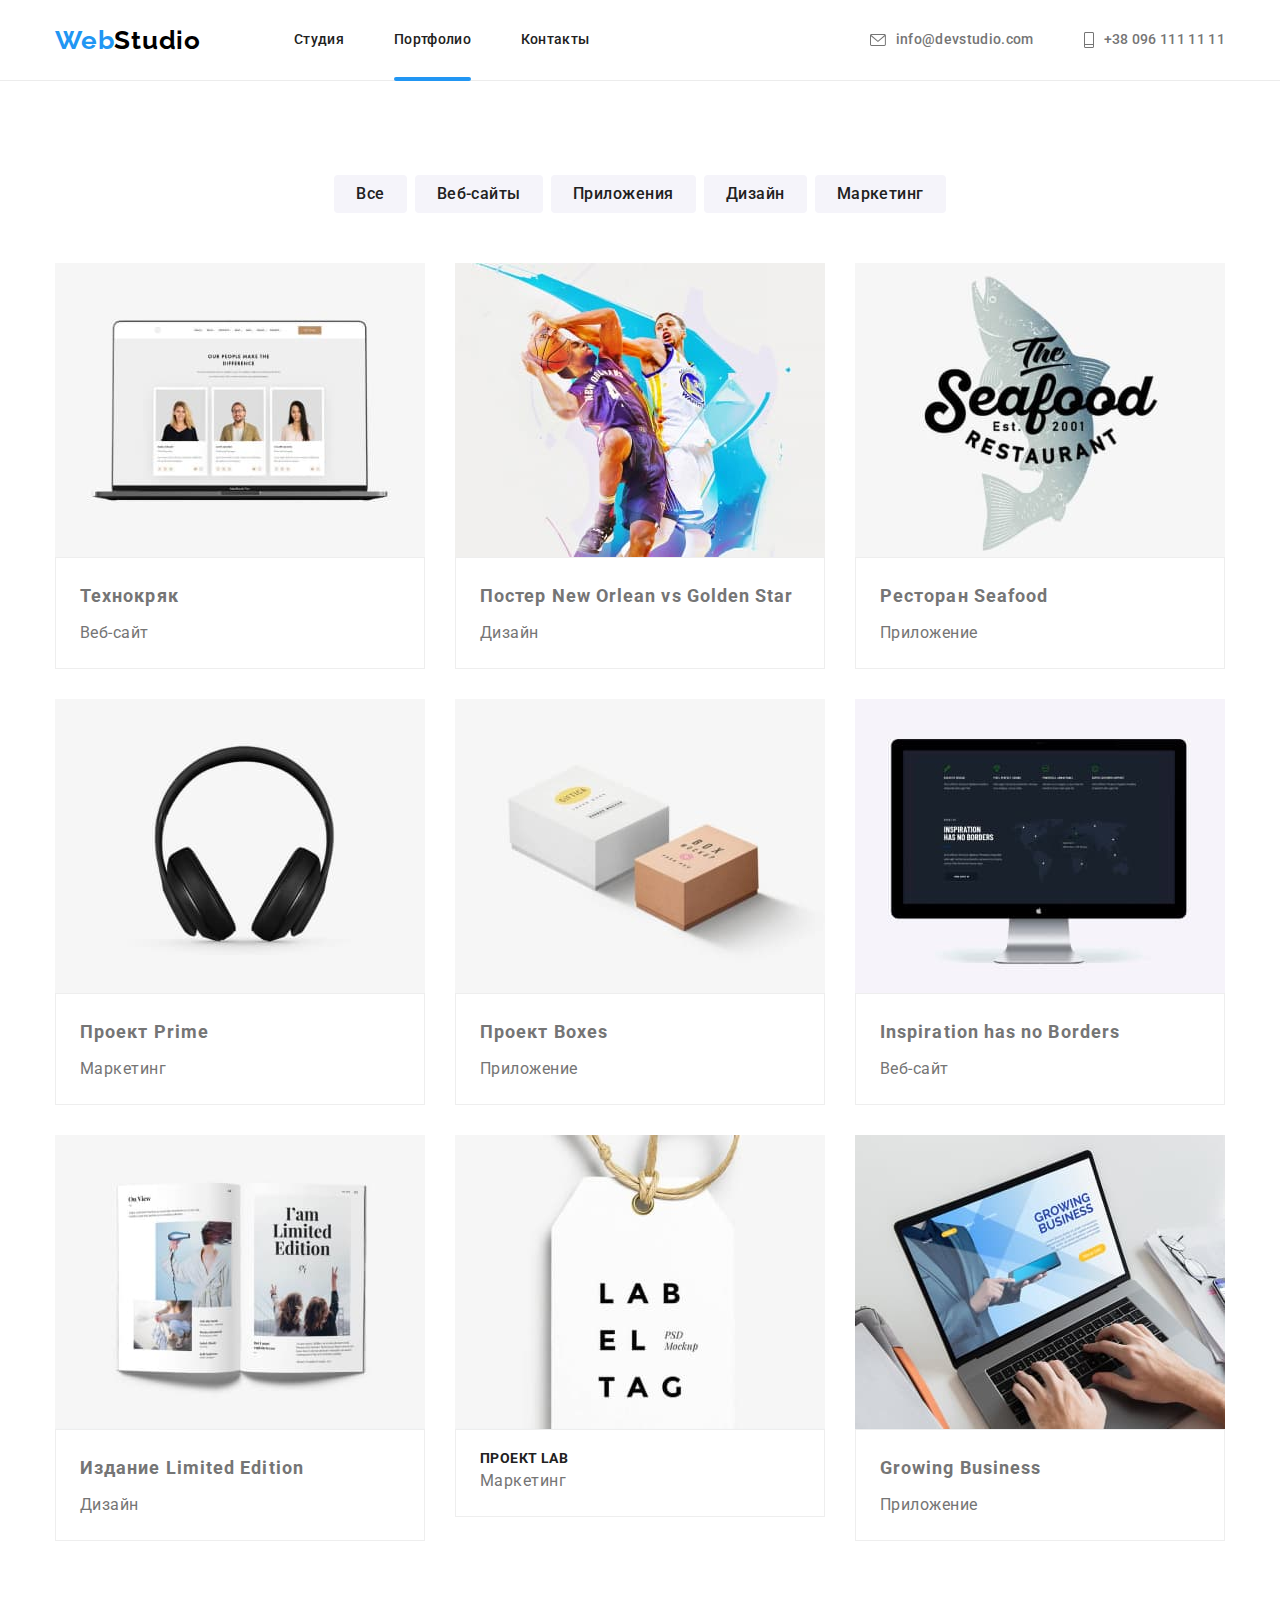
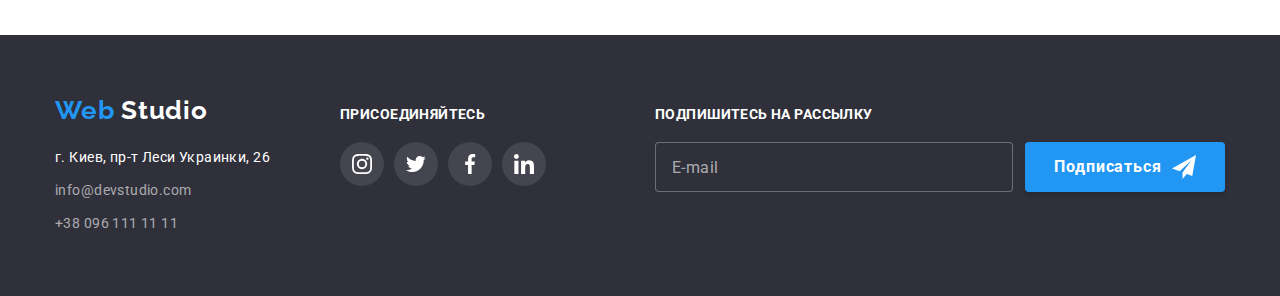
==== commit 701508cd: "portfolio par1" ====
--- a/portfolio.html
+++ b/portfolio.html
@@ -62,151 +62,161 @@
 
       <!-- PAGE FILTER -->
       <div class="container">
-        <ul class="list filter flex-container">
-          <li class="item"><button type="button" class="button-filter">Все</button></li>
-          <li class="item"><button type="button" class="button-filter">Веб-сайты</button></li>
-          <li class="item"><button type="button" class="button-filter">Приложения</button></li>
-          <li class="item"><button type="button" class="button-filter">Дизайн</button></li>
-          <li class="item"><button type="button" class="button-filter">Маркетинг</button></li>
+        <ul class="filter list">
+          <li class="filter__item">
+            <button type="button" class="button-filter">Все</button>
+          </li>
+          <li class="filter__item">
+            <button type="button" class="button-filter">Веб-сайты</button>
+          </li>
+          <li class="filter__item">
+            <button type="button" class="button-filter">Приложения</button>
+          </li>
+          <li class="filter__item">
+            <button type="button" class="button-filter">Дизайн</button>
+          </li>
+          <li class="filter__item">
+            <button type="button" class="button-filter">Маркетинг</button>
+          </li>
         </ul>
 
         <!--/ PAGE FILTER -->
 
-        <ul class="list portfolio flex-container">
-          <li class="flex-item">
-            <a class="portfolio-link" href="#">
-
-              <div class="portfolio-img-box">
+        <ul class="card list portfolio flex-container">
+          <li class="card__item">
+            <a class="card__link" href="#">
+
+              <div class="card__img">
                 <img src="./images/portfolio/tehno.jpg" alt="На ноутбуке открыт веб-сайт" width="370" height="294" />
-                <p class="txt-is-hidden">Ресурс предлагает комплексные предложения с разным уровнем функционала и
-                  сервисов. Все это позволит
-                  посетителю получить
-                  исчерпывающие сведения о компании или частном лице.
-                </p>
-              </div>
-
-              <div class="text-block">
-                <h2 class="subtitle">Технокряк</h2>
+                <p class="card__tooltip">Ресурс предлагает комплексные предложения с разным уровнем функционала и
+                  сервисов. Все это позволит
+                  посетителю получить
+                  исчерпывающие сведения о компании или частном лице.
+                </p>
+              </div>
+
+              <div class="text-block">
+                <h2 class="card__subtitle">Технокряк</h2>
                 <p class="text">Веб-сайт</p>
               </div>
 
             </a>
           </li>
 
-          <li class="flex-item">
-            <a class="portfolio-link" href="#">
-              <div class="portfolio-img-box">
+          <li class="card__item">
+            <a class="card__link" href="#">
+              <div class="card__img">
                 <img src="./images/portfolio/new-orleans-vs-golden-star.jpg" alt="Два парня играют в баскетбол"
                   width="370" height="294" />
 
-                <p class="txt-is-hidden">Ресурс предлагает комплексные предложения с разным уровнем функционала и
-                  сервисов. Все это позволит
-                  посетителю получить
-                  исчерпывающие сведения о компании или частном лице.
-                </p>
-              </div>
-              <div class="text-block">
-                <h2 class="subtitle">Постер <span lang="en">New Orlean vs Golden Star</span></h2>
+                <p class="card__tooltip">Ресурс предлагает комплексные предложения с разным уровнем функционала и
+                  сервисов. Все это позволит
+                  посетителю получить
+                  исчерпывающие сведения о компании или частном лице.
+                </p>
+              </div>
+              <div class="text-block">
+                <h2 class="card__subtitle">Постер <span lang="en">New Orlean vs Golden Star</span></h2>
                 <p class="text">Дизайн</p>
               </div>
             </a>
           </li>
 
-          <li class="flex-item">
-            <a class="portfolio-link" href="#">
-              <div class="portfolio-img-box">
+          <li class="card__item">
+            <a class="card__link" href="#">
+              <div class="card__img">
                 <img src="./images/portfolio/seafood.jpg"
                   alt="Логотип в виде рыбы с названием ресторана и годом открытия" width="370" height="294" />
 
-                <p class="txt-is-hidden">Ресурс предлагает комплексные предложения с разным уровнем функционала и
-                  сервисов. Все это позволит
-                  посетителю получить
-                  исчерпывающие сведения о компании или частном лице.
-                </p>
-              </div>
-              <div class="text-block">
-                <h2 class="subtitle">Ресторан <span lang="en">Seafood</span></h2>
+                <p class="card__tooltip">Ресурс предлагает комплексные предложения с разным уровнем функционала и
+                  сервисов. Все это позволит
+                  посетителю получить
+                  исчерпывающие сведения о компании или частном лице.
+                </p>
+              </div>
+              <div class="text-block">
+                <h2 class="card__subtitle">Ресторан <span lang="en">Seafood</span></h2>
                 <p class="text">Приложение</p>
               </div>
             </a>
           </li>
 
-          <li class="flex-item">
-            <a class="portfolio-link" href="#">
-              <div class="portfolio-img-box">
+          <li class="card__item">
+            <a class="card__link" href="#">
+              <div class="card__img">
                 <img src="./images/portfolio/prime.jpg" alt="Полноразмерные черные наушники" width="370" height="294" />
 
-                <p class="txt-is-hidden">Ресурс предлагает комплексные предложения с разным уровнем функционала и
-                  сервисов. Все это позволит
-                  посетителю получить
-                  исчерпывающие сведения о компании или частном лице.
-                </p>
-              </div>
-              <div class="text-block">
-                <h2 class="subtitle">Проект <span lang="en">Prime</span></h2>
+                <p class="card__tooltip">Ресурс предлагает комплексные предложения с разным уровнем функционала и
+                  сервисов. Все это позволит
+                  посетителю получить
+                  исчерпывающие сведения о компании или частном лице.
+                </p>
+              </div>
+              <div class="text-block">
+                <h2 class="card__subtitle">Проект <span lang="en">Prime</span></h2>
                 <p class="text">Маркетинг</p>
               </div>
             </a>
           </li>
 
-          <li class="flex-item">
-            <a class="portfolio-link" href="#">
-              <div class="portfolio-img-box">
+          <li class="card__item">
+            <a class="card__link" href="#">
+              <div class="card__img">
                 <img src="./images/portfolio/boxes.jpg" alt="Две коробки: белая и бежевая" width="370" height="294" />
-                <p class="txt-is-hidden">Ресурс предлагает комплексные предложения с разным уровнем функционала и
-                  сервисов. Все это позволит
-                  посетителю получить
-                  исчерпывающие сведения о компании или частном лице.
-                </p>
-              </div>
-
-              <div class="text-block">
-                <h2 class="subtitle">Проект <span lang="en">Boxes</span></h2>
+                <p class="card__tooltip">Ресурс предлагает комплексные предложения с разным уровнем функционала и
+                  сервисов. Все это позволит
+                  посетителю получить
+                  исчерпывающие сведения о компании или частном лице.
+                </p>
+              </div>
+
+              <div class="text-block">
+                <h2 class="card__subtitle">Проект <span lang="en">Boxes</span></h2>
                 <p class="text">Приложение</p>
               </div>
             </a>
           </li>
 
-          <li class="flex-item">
-            <a class="portfolio-link" href="#">
-              <div class="portfolio-img-box">
+          <li class="card__item">
+            <a class="card__link" href="#">
+              <div class="card__img">
                 <img src="./images/portfolio/inspiration-has-no-borders.jpg"
                   alt="На мониторе компьютера открыт веб-сайт" width="370" height="294" />
-                <p class="txt-is-hidden">Ресурс предлагает комплексные предложения с разным уровнем функционала и
-                  сервисов. Все это позволит
-                  посетителю получить
-                  исчерпывающие сведения о компании или частном лице.
-                </p>
-              </div>
-              <div class="text-block">
-                <h2 lang="en" class="subtitle">Inspiration has no Borders</h2>
+                <p class="card__tooltip">Ресурс предлагает комплексные предложения с разным уровнем функционала и
+                  сервисов. Все это позволит
+                  посетителю получить
+                  исчерпывающие сведения о компании или частном лице.
+                </p>
+              </div>
+              <div class="text-block">
+                <h2 lang="en" class="card__subtitle">Inspiration has no Borders</h2>
                 <p class="text">Веб-сайт</p>
               </div>
             </a>
           </li>
-          <li class="flex-item">
-            <a class="portfolio-link" href="#">
-              <div class="portfolio-img-box">
+          <li class="card__item">
+            <a class="card__link" href="#">
+              <div class="card__img">
                 <img src="./images/portfolio/limited-edition.jpg" alt="Книжка с развернутыми страницами" width="370"
                   height="294" />
-                <p class="txt-is-hidden">Ресурс предлагает комплексные предложения с разным уровнем функционала и
-                  сервисов. Все это позволит
-                  посетителю получить
-                  исчерпывающие сведения о компании или частном лице.
-                </p>
-              </div>
-              <div class="text-block">
-                <h2 class="subtitle">Издание <span lang="en">Limited Edition</span></h2>
+                <p class="card__tooltip">Ресурс предлагает комплексные предложения с разным уровнем функционала и
+                  сервисов. Все это позволит
+                  посетителю получить
+                  исчерпывающие сведения о компании или частном лице.
+                </p>
+              </div>
+              <div class="text-block">
+                <h2 class="card__subtitle">Издание <span lang="en">Limited Edition</span></h2>
                 <p class="text">Дизайн</p>
               </div>
             </a>
           </li>
 
-          <li class="flex-item">
-            <a class="portfolio-link" href="#">
-              <div class="portfolio-img-box">
+          <li class="card__item">
+            <a class="card__link" href="#">
+              <div class="card__img">
                 <img src="./images/portfolio/lab.jpg" alt="Белая бирка с названием проекта" width="370" height="294" />
-                <p class="txt-is-hidden">Ресурс предлагает комплексные предложения с разным уровнем функционала и
+                <p class="card__tooltip">Ресурс предлагает комплексные предложения с разным уровнем функционала и
                   сервисов. Все это позволит
                   посетителю получить
                   исчерпывающие сведения о компании или частном лице.
@@ -219,19 +229,19 @@
             </a>
           </li>
 
-          <li class="flex-item">
-            <a class="portfolio-link" href="#">
-              <div class="portfolio-img-box">
+          <li class="card__item">
+            <a class="card__link" href="#">
+              <div class="card__img">
                 <img src="./images/portfolio/growing-business.jpg" alt="На ноутбке открыт сайт с приложением"
                   width="370" height="294" />
-                <p class="txt-is-hidden">Ресурс предлагает комплексные предложения с разным уровнем функционала и
-                  сервисов. Все это позволит
-                  посетителю получить
-                  исчерпывающие сведения о компании или частном лице.
-                </p>
-              </div>
-              <div class="text-block">
-                <h2 lang="en" class="subtitle">Growing Business</h2>
+                <p class="card__tooltip">Ресурс предлагает комплексные предложения с разным уровнем функционала и
+                  сервисов. Все это позволит
+                  посетителю получить
+                  исчерпывающие сведения о компании или частном лице.
+                </p>
+              </div>
+              <div class="text-block">
+                <h2 lang="en" class="card__subtitle">Growing Business</h2>
                 <p class="text">Приложение</p>
               </div>
             </a>
--- a/css/styles.css
+++ b/css/styles.css
@@ -629,16 +629,20 @@
     color: rgba(255, 255, 255, 0.6);
 }
 
+
 /* Portfolio-Page */
 
-.filter.flex-container {
+.section.portfolio {
+    padding-top: 94px;
+    padding-bottom: 94px;
+}
+
+/*-------------- PAGE FILTER--------- */
+.filter {
     display: flex;
     justify-content: center;
+    gap: 8px;
     margin-bottom: 50px;
-}
-
-.filter .item:not(:last-child) {
-    margin-right: 8px;
 }
 
 .button-filter {
@@ -659,7 +663,7 @@
     letter-spacing: 0.03em;
 
     /* animation */
-    transition-property: background-color;
+    transition-property: background-color, color;
     transition-duration: 250ms;
     transition-timing-function: cubic-bezier(0.4, 0, 0.2, 1);
     transition-delay: 0s;
@@ -672,31 +676,25 @@
     outline: none;
 }
 
+/*---------- PAGE FILTER-------------- */
 /* Examples of Job */
-.section.portfolio {
-    padding-top: 94px;
-    padding-bottom: 94px;
-}
-
-.portfolio.flex-container {
+
+.card {
     display: flex;
     flex-wrap: wrap;
-}
-
-.portfolio .flex-item {
+    gap: 30px;
+}
+
+.card__item {
     flex-basis: calc((100% - 60px)/3);
-    /* width: calc((100% - 60px)/3); */
-    margin-right: 30px;
-    margin-bottom: 30px;
-}
-
-.portfolio-img-box {
+}
+
+.card__img {
     position: relative;
     overflow: hidden;
-
-}
-
-.portfolio .txt-is-hidden {
+}
+
+.card__tooltip {
     position: absolute;
     top: 0;
     left: 0;
@@ -706,32 +704,25 @@
 
     transform: translateY(100%);
 
+    /* font */
+    font-size: 18px;
+    line-height: 1.56;
+    letter-spacing: 0.03em;
+    color: #FFFFFF;
+
+    background-color: rgba(33, 150, 243, 0.9);
+
     /* animation */
     transition-property: opacity, transform;
     transition-duration: 250ms;
     transition-timing-function: cubic-bezier(0.4, 0, 0.2, 1);
     transition-delay: 0s;
-    /* font */
-    font-size: 18px;
-    line-height: 1.56;
-    letter-spacing: 0.03em;
-    color: #FFFFFF;
-
-    background-color: rgba(33, 150, 243, 0.9);
-}
-
-.portfolio-link:hover .txt-is-hidden,
-.portfolio-link:focus .txt-is-hidden {
+}
+
+.card__link:hover .card__tooltip,
+.card__link:focus .card__tooltip {
     transform: translateY(0);
     opacity: 1;
-}
-
-.portfolio .flex-item:nth-child(3n) {
-    margin-right: 0;
-}
-
-.portfolio .flex-item:not(:nth-child(-n + 6)) {
-    margin-bottom: 0;
 }
 
 .portfolio .text-block {
@@ -742,7 +733,7 @@
     border: 1px solid #EEEEEE;
 }
 
-.portfolio-link {
+.card__link {
     display: block;
     color: var(--main-text-color);
 
@@ -754,7 +745,7 @@
     transition-delay: 0s;
 }
 
-.portfolio .subtitle {
+.card__subtitle {
     margin-bottom: 4px;
 
     font-size: 18px;
@@ -769,8 +760,8 @@
     letter-spacing: 0.03em;
 }
 
-.portfolio-link:hover,
-.portfolio-link:focus {
+.card__link:hover,
+.card__link:focus {
     outline: none;
     box-shadow: 0px 1px 1px rgba(0, 0, 0, 0.12),
         0px 4px 4px rgba(0, 0, 0, 0.06),
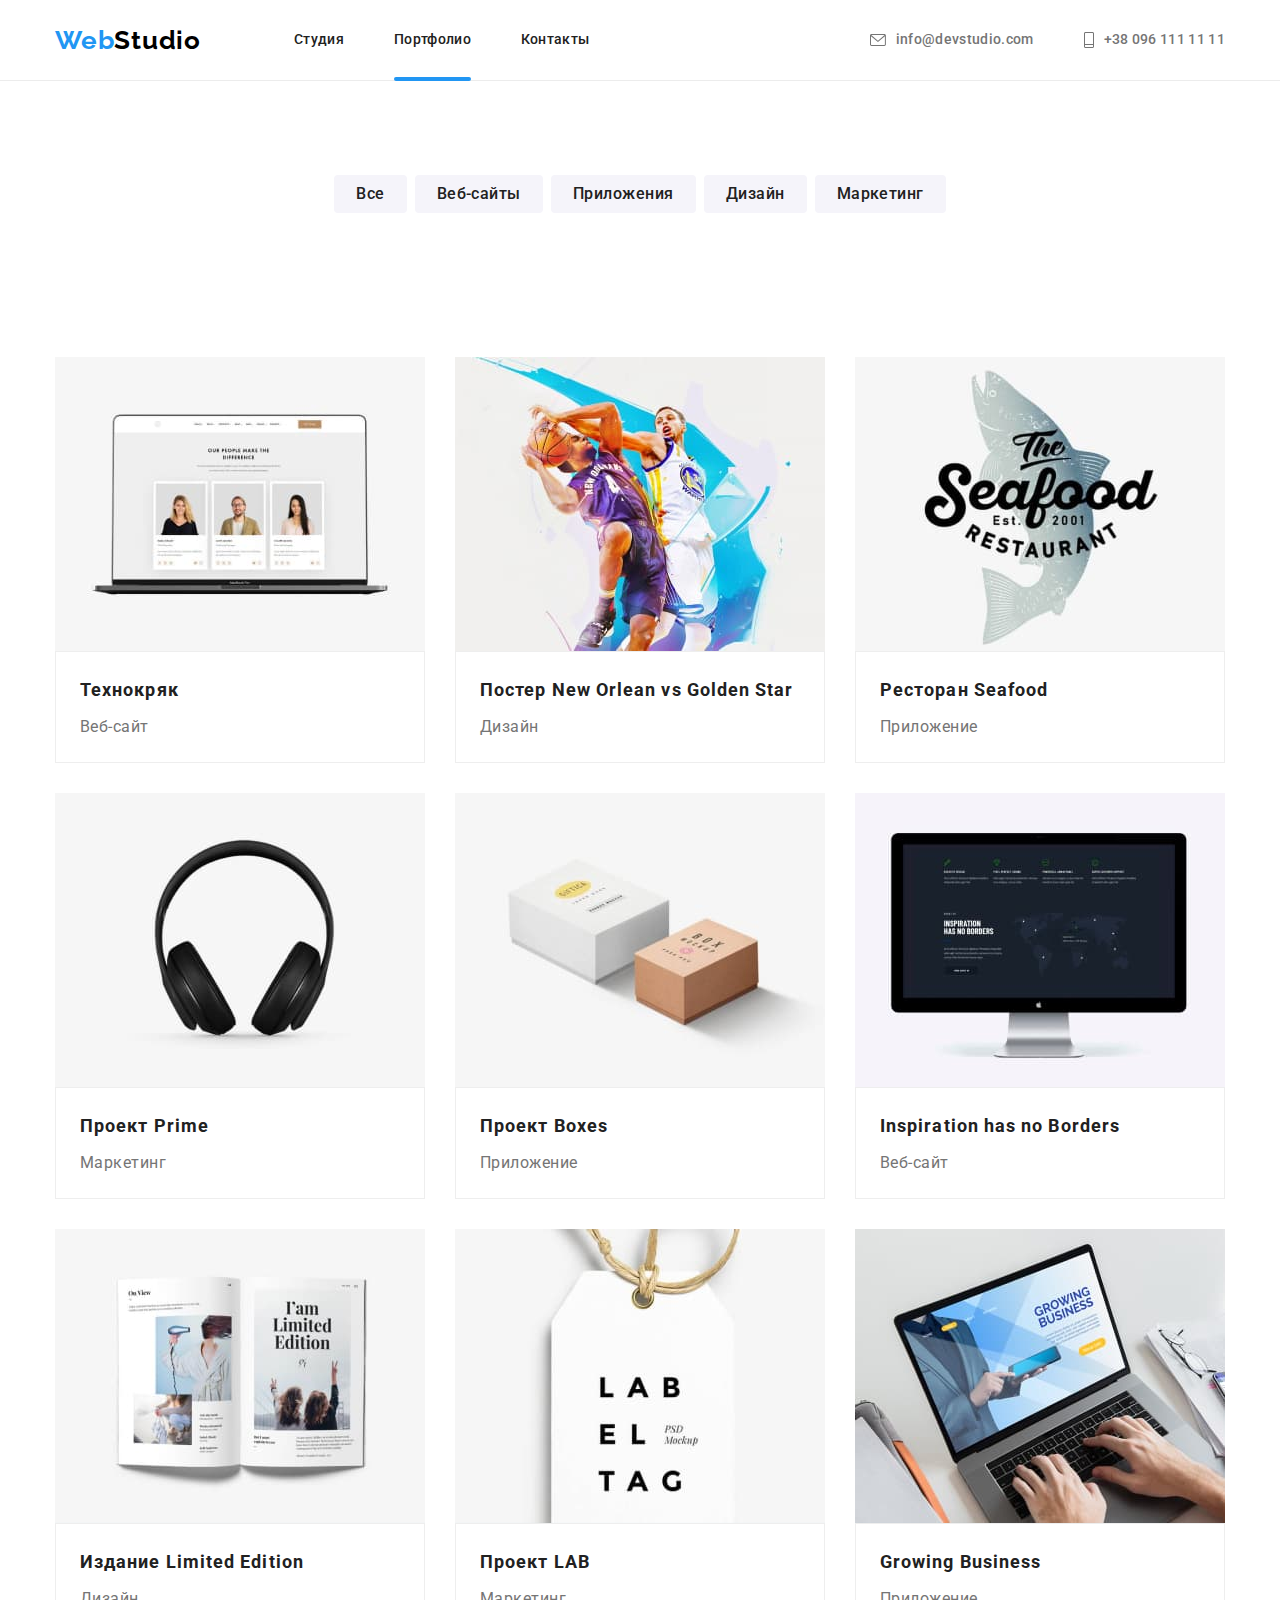
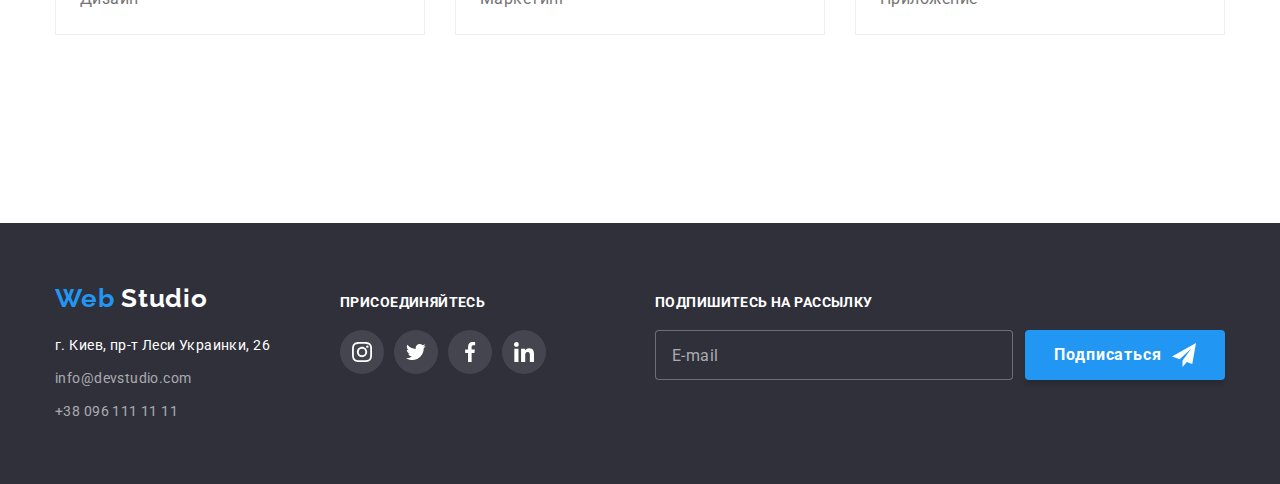
==== commit 3dac61c6: "BEM completed" ====
--- a/portfolio.html
+++ b/portfolio.html
@@ -57,26 +57,26 @@
   </header>
   <main>
     <!-- PORTFOLIO -->
-    <section class="section portfolio">
+    <section class="portfolio">
       <h1 class="hidden-element">Примеры работ</h1>
 
       <!-- PAGE FILTER -->
       <div class="container">
         <ul class="filter list">
           <li class="filter__item">
-            <button type="button" class="button-filter">Все</button>
-          </li>
-          <li class="filter__item">
-            <button type="button" class="button-filter">Веб-сайты</button>
-          </li>
-          <li class="filter__item">
-            <button type="button" class="button-filter">Приложения</button>
-          </li>
-          <li class="filter__item">
-            <button type="button" class="button-filter">Дизайн</button>
-          </li>
-          <li class="filter__item">
-            <button type="button" class="button-filter">Маркетинг</button>
+            <button type="button" class="button filter__button">Все</button>
+          </li>
+          <li class="filter__item">
+            <button type="button" class="button filter__button">Веб-сайты</button>
+          </li>
+          <li class="filter__item">
+            <button type="button" class="button filter__button">Приложения</button>
+          </li>
+          <li class="filter__item">
+            <button type="button" class="button filter__button">Дизайн</button>
+          </li>
+          <li class="filter__item">
+            <button type="button" class="button filter__button">Маркетинг</button>
           </li>
         </ul>
 
@@ -95,9 +95,9 @@
                 </p>
               </div>
 
-              <div class="text-block">
-                <h2 class="card__subtitle">Технокряк</h2>
-                <p class="text">Веб-сайт</p>
+              <div class="card__block">
+                <h2 class="subtitle card__subtitle">Технокряк</h2>
+                <p class="card__text">Веб-сайт</p>
               </div>
 
             </a>
@@ -115,9 +115,9 @@
                   исчерпывающие сведения о компании или частном лице.
                 </p>
               </div>
-              <div class="text-block">
-                <h2 class="card__subtitle">Постер <span lang="en">New Orlean vs Golden Star</span></h2>
-                <p class="text">Дизайн</p>
+              <div class="card__block">
+                <h2 class="subtitle card__subtitle">Постер <span lang="en">New Orlean vs Golden Star</span></h2>
+                <p class="card__text">Дизайн</p>
               </div>
             </a>
           </li>
@@ -134,9 +134,9 @@
                   исчерпывающие сведения о компании или частном лице.
                 </p>
               </div>
-              <div class="text-block">
-                <h2 class="card__subtitle">Ресторан <span lang="en">Seafood</span></h2>
-                <p class="text">Приложение</p>
+              <div class="card__block">
+                <h2 class="subtitle card__subtitle">Ресторан <span lang="en">Seafood</span></h2>
+                <p class="card__text">Приложение</p>
               </div>
             </a>
           </li>
@@ -152,9 +152,9 @@
                   исчерпывающие сведения о компании или частном лице.
                 </p>
               </div>
-              <div class="text-block">
-                <h2 class="card__subtitle">Проект <span lang="en">Prime</span></h2>
-                <p class="text">Маркетинг</p>
+              <div class="card__block">
+                <h2 class="subtitle card__subtitle">Проект <span lang="en">Prime</span></h2>
+                <p class="card__text">Маркетинг</p>
               </div>
             </a>
           </li>
@@ -170,9 +170,9 @@
                 </p>
               </div>
 
-              <div class="text-block">
-                <h2 class="card__subtitle">Проект <span lang="en">Boxes</span></h2>
-                <p class="text">Приложение</p>
+              <div class="card__block">
+                <h2 class="subtitle card__subtitle">Проект <span lang="en">Boxes</span></h2>
+                <p class="card__text">Приложение</p>
               </div>
             </a>
           </li>
@@ -188,9 +188,9 @@
                   исчерпывающие сведения о компании или частном лице.
                 </p>
               </div>
-              <div class="text-block">
-                <h2 lang="en" class="card__subtitle">Inspiration has no Borders</h2>
-                <p class="text">Веб-сайт</p>
+              <div class="card__block">
+                <h2 lang="en" class="subtitle card__subtitle">Inspiration has no Borders</h2>
+                <p class="card__text">Веб-сайт</p>
               </div>
             </a>
           </li>
@@ -205,9 +205,9 @@
                   исчерпывающие сведения о компании или частном лице.
                 </p>
               </div>
-              <div class="text-block">
-                <h2 class="card__subtitle">Издание <span lang="en">Limited Edition</span></h2>
-                <p class="text">Дизайн</p>
+              <div class="card__block">
+                <h2 class="subtitle card__subtitle">Издание <span lang="en">Limited Edition</span></h2>
+                <p class="card__text">Дизайн</p>
               </div>
             </a>
           </li>
@@ -222,9 +222,9 @@
                   исчерпывающие сведения о компании или частном лице.
                 </p>
               </div>
-              <div class="text-block">
-                <h2 class="subtitle">Проект <span lang="en">LAB</span></h2>
-                <p class="text">Маркетинг</p>
+              <div class="card__block">
+                <h2 class="subtitle card__subtitle">Проект <span lang="en">LAB</span></h2>
+                <p class="card__text">Маркетинг</p>
               </div>
             </a>
           </li>
@@ -240,9 +240,9 @@
                   исчерпывающие сведения о компании или частном лице.
                 </p>
               </div>
-              <div class="text-block">
-                <h2 lang="en" class="card__subtitle">Growing Business</h2>
-                <p class="text">Приложение</p>
+              <div class="card__block">
+                <h2 lang="en" class="subtitle card__subtitle">Growing Business</h2>
+                <p class="card__text">Приложение</p>
               </div>
             </a>
           </li>
@@ -324,8 +324,8 @@
           <input class="sign-up__input" type="email" name="email" id="sign-up-email" placeholder="E-mail" />
         </label>
 
-        <button class="sign-up__button" type="submit">
-          <span class="sign-up__button-txt">Подписаться</span>
+        <button class="button" type="submit">
+          <span class="txt button__txt">Подписаться</span>
           <svg class="sign-up__icon" width="24" height="24">
             <use href="./images/symbol-icons.svg#icon-send"></use>
           </svg>
--- a/css/styles.css
+++ b/css/styles.css
@@ -15,8 +15,6 @@
     --timing-function: cubic-bezier(0.4, 0, 0.2, 1);
 }
 
-
-
 body {
     background-color: var(--background-color-white);
     color: var(--main-text-color);
@@ -25,11 +23,19 @@
     letter-spacing: 0.02em;
 }
 
+main {
+    padding-top: 81px;
+}
+
+/* button */
 button {
     font-family: inherit;
     cursor: pointer;
 }
 
+
+
+/* ----------/ button */
 img {
     display: block;
     max-width: 100%;
@@ -75,14 +81,57 @@
     clip-path: inset(100%);
     clip: rect(0 0 0 0);
     overflow: hidden;
+
+    /* Second method */
+    -webkit-appearance: none;
+    -moz-appearance: none;
+    appearance: none;
+
 }
 
 .centre {
     text-align: center;
 }
 
-main {
-    padding-top: 81px;
+.unselectable {
+    -webkit-touch-callout: none;
+    /* iOS Safari */
+    -webkit-user-select: none;
+    /* Chrome/Safari/Opera */
+    -khtml-user-select: none;
+    /* Konqueror */
+    -moz-user-select: none;
+    /* Firefox */
+    -ms-user-select: none;
+    /* Internet Explorer/Edge */
+    user-select: none;
+    /* Non-prefixed version, currentlynot supported by any browser */
+}
+
+.button {
+    min-width: 200px;
+    min-height: 50px;
+
+    font-family: inherit;
+    cursor: pointer;
+
+    padding: 10px 28px;
+
+    display: inline-flex;
+    align-items: center;
+    justify-content: center;
+
+    font-weight: 700;
+    font-size: 16px;
+    line-height: calc(30/16);
+    letter-spacing: 0.06em;
+
+    color: #ffffff;
+
+    background-color: var(--accent-color);
+    box-shadow: 0px 4px 4px rgba(0, 0, 0, 0.15);
+    border: 1px transparent;
+    border-radius: 4px;
 }
 
 /*--/ Utilities */
@@ -259,22 +308,7 @@
     text-transform: uppercase;
 }
 
-.hero__button {
-    display: inline-block;
-    padding: 10px 32px;
-    min-width: 200px;
-    border-radius: 4px;
-
-    background-color: var(--accent-color);
-    color: #ffffff;
-    box-shadow: 0px 4px 4px rgba(0, 0, 0, 0.15);
-    border: 1px transparent;
-
-    font-weight: 700;
-    font-size: 16px;
-    line-height: 1.88;
-    letter-spacing: 0.06em;
-}
+
 
 /*--/ Hero block */
 
@@ -564,47 +598,13 @@
     align-items: flex-end;
 }
 
-
 .sign-up__block {
     display: block;
     margin-right: 12px;
 }
 
-/* .sign-up__title {
-    display: block;
-    margin-bottom: 20px;
-
-    font-weight: 700;
-    color: #FFFFFF;
-} */
-
-.sign-up__button {
-    width: 200px;
-    height: 50px;
-
-    background-color: var(--accent-color);
-    background-origin: border-box;
-
-    box-shadow: 0px 4px 4px rgba(0, 0, 0, 0.15);
-
-    border-radius: 4px;
-    border: 1px solid transparent;
-
-
-    display: flex;
-    align-items: center;
-    justify-content: center;
-}
-
-.sign-up__button-txt {
+.button__txt {
     margin-right: 10px;
-
-    font-weight: 700;
-    font-size: 16px;
-    line-height: calc(30/16);
-    letter-spacing: 0.06em;
-
-    color: #FFFFFF;
 }
 
 .sign-up__input {
@@ -632,7 +632,7 @@
 
 /* Portfolio-Page */
 
-.section.portfolio {
+.portfolio {
     padding-top: 94px;
     padding-bottom: 94px;
 }
@@ -645,21 +645,18 @@
     margin-bottom: 50px;
 }
 
-.button-filter {
-    padding-top: 6px;
-    padding-bottom: 6px;
-    padding-right: 22px;
-    padding-left: 22px;
+.filter__button {
+    min-width: auto;
+    min-height: auto;
+
+    padding: 6px 22px;
 
     color: var(--title-text-color);
     background-color: #F5F4FA;
-    border-radius: 4px;
-    border: 1px transparent;
+    box-shadow: none;
 
     font-weight: 500;
-    font-size: 16px;
     line-height: 1.62;
-    text-align: center;
     letter-spacing: 0.03em;
 
     /* animation */
@@ -669,8 +666,8 @@
     transition-delay: 0s;
 }
 
-.button-filter:hover,
-.button-filter:focus {
+.filter__button:hover,
+.filter__button:focus {
     color: #ffffff;
     background-color: var(--accent-color);
     outline: none;
@@ -725,7 +722,7 @@
     opacity: 1;
 }
 
-.portfolio .text-block {
+.card__block {
     padding-top: 20px;
     padding-bottom: 20px;
     padding-right: 24px;
@@ -738,7 +735,7 @@
     color: var(--main-text-color);
 
     text-decoration: none;
-
+    /* anime */
     transition-property: box-shadow;
     transition-duration: 250ms;
     transition-timing-function: cubic-bezier(0.4, 0, 0.2, 1);
@@ -754,7 +751,7 @@
     text-transform: none;
 }
 
-.portfolio .text {
+.card__text {
     font-size: 16px;
     line-height: 1.88;
     letter-spacing: 0.03em;
@@ -767,8 +764,6 @@
         0px 4px 4px rgba(0, 0, 0, 0.06),
         1px 4px 6px rgba(0, 0, 0, 0.16);
 }
-
-
 
 /* MODAL */
 .backdrop {
@@ -778,8 +773,6 @@
     bottom: 0;
     right: 0;
     z-index: 101;
-    /* width: 100%;
-    height: 100%; */
 
     cursor: not-allowed;
 
@@ -793,8 +786,9 @@
 }
 
 .backdrop.is-hidden {
+    visibility: hidden;
     opacity: 0;
-    visibility: hidden;
+
     pointer-events: none;
 }
 
@@ -820,13 +814,15 @@
     transition-timing-function: cubic-bezier(0.4, 0, 0.2, 1);
 }
 
-
-
-.close-button {
+.modal__button {
     position: absolute;
     top: 8px;
     right: 8px;
 
+    display: flex;
+    align-items: center;
+    justify-content: center;
+
     width: 30px;
     height: 30px;
     border-radius: 50%;
@@ -836,8 +832,14 @@
     border: 1px solid rgba(0, 0, 0, 0.1);
 }
 
+.modal__button:hover .icon,
+.modal__button:focus .icon {
+    transform: rotate(360deg);
+    fill: var(--accent-color);
+}
+
 /* Modal form */
-.modal-form {
+.form {
     display: flex;
     justify-content: center;
     align-items: center;
@@ -846,12 +848,7 @@
     padding: 40px;
 }
 
-.form-field {
-    position: relative;
-    width: 100%;
-}
-
-.modal-form-title {
+.form__title {
     margin-bottom: 12px;
 
     font-size: 20px;
@@ -862,7 +859,13 @@
     color: var(--title-text-color);
 }
 
-.data-title {
+/* Modal form - input */
+.field {
+    position: relative;
+    width: 100%;
+}
+
+.field__title {
     display: block;
     margin-bottom: 4px;
 
@@ -874,7 +877,19 @@
     color: var(--main-text-color);
 }
 
-.form-input {
+.field__block {
+    position: relative;
+}
+
+.field__icon {
+    position: absolute;
+    left: 11px;
+    bottom: 12px;
+
+    display: block;
+}
+
+.field__input {
     display: block;
     padding-left: 42px;
     width: 100%;
@@ -890,24 +905,47 @@
     transition-delay: 0s;
 }
 
-.form-input:focus,
-.form-input:hover {
+.field__input:focus,
+.field__input:hover {
     outline-color: var(--accent-color);
 }
 
-.form-input.comments {
+.field__comments {
     padding: 12px 16px;
     margin-bottom: 20px;
     height: 120px;
     resize: none;
 }
 
-/* ----------Form Agreement------ */
-.block-agreement {
+.field__icon,
+.modal__button .icon {
+    fill: currentColor;
+    transition-property: fill, transform;
+    transition-duration: 250ms;
+    transition-timing-function: cubic-bezier(0.4, 0, 0.2, 1);
+    transition-delay: 0s;
+}
+
+.field__input:focus+.field__icon {
+    fill: var(--accent-color);
+
+    animation: zoom 250ms var(--timing-function) 50ms 1 alternate;
+}
+
+.field__input:not(:placeholder-shown)+.field__icon {
+    fill: var(--accent-color);
+
+    animation: zoom 250ms var(--timing-function) 50ms 1 alternate;
+}
+
+/* ---------- Checkbox ------ */
+.checkbox {
     display: flex;
     align-items: center;
     margin-bottom: 30px;
-
+}
+
+.checkbox__txt {
     font-weight: 400;
     font-size: 14px;
     line-height: calc(24/14);
@@ -916,96 +954,12 @@
     color: var(--main-text-color);
 }
 
-
-.agreement-link {
+.checkbox__link {
     color: var(--accent-color);
     text-underline-offset: 10%;
 }
 
-/*----------/ Form Agreement-------- */
-
-
-.form-button {
-    max-width: 200px;
-    min-width: 200px;
-    padding-top: 10px;
-    padding-bottom: 10px;
-
-    background-color: var(--accent-color);
-
-    box-shadow: 0px 4px 4px rgba(0, 0, 0, 0.15);
-    border-radius: 4px;
-    border-color: transparent;
-
-    font-weight: 700;
-    font-size: 16px;
-    line-height: calc(30/16);
-    letter-spacing: 0.06em;
-
-    color: #FFFFFF;
-}
-
-/* Form icons */
-.form-block {
-    position: relative;
-}
-
-.form-field .icon {
-    position: absolute;
-    left: 11px;
-    bottom: 12px;
-
-    display: block;
-}
-
-.close-button .icon {
-    position: absolute;
-    top: 50%;
-    left: 50%;
-    transform: translate(-50%, -50%);
-}
-
-
-
-
-/* SLide to left side */
-
-.form-field .icon,
-.close-button .icon {
-    fill: currentColor;
-    transition-property: fill, transform;
-    transition-duration: 250ms;
-    transition-timing-function: cubic-bezier(0.4, 0, 0.2, 1);
-    transition-delay: 0s;
-}
-
-.form-input:focus+.icon {
-    fill: var(--accent-color);
-
-    animation: zoom 250ms var(--timing-function) 50ms 1 alternate;
-}
-
-.form-input:not(:placeholder-shown)+.icon {
-    fill: var(--accent-color);
-
-    animation: zoom 250ms var(--timing-function) 50ms 1 alternate;
-}
-
-.close-button:hover .icon,
-.close-button:focus .icon {
-    transform: translate(-50%, -50%) rotate(360deg);
-    fill: var(--accent-color);
-}
-
-/* Checkbox */
-.input-checkbox:checked,
-.input-checkbox {
-    -webkit-appearance: none;
-    -moz-appearance: none;
-    appearance: none;
-}
-
-.input-checkbox+.icon {
+.checkbox__icon {
     display: inline-block;
     width: 16px;
     height: 15px;
@@ -1013,9 +967,10 @@
     border-radius: 2px;
 
     margin-right: 7px;
-}
-
-.input-checkbox:checked+.icon {
+
+}
+
+.checkbox__input:checked+.checkbox__icon {
     background-color: var(--accent-color);
     background-image: url("../images/icon-check.svg");
     background-size: contain;
@@ -1025,6 +980,7 @@
     animation: zoom 250ms var(--timing-function) 50ms 1 alternate;
 }
 
+/* Checkbox */
 @keyframes zoom {
     0% {
         transform: scale(1);
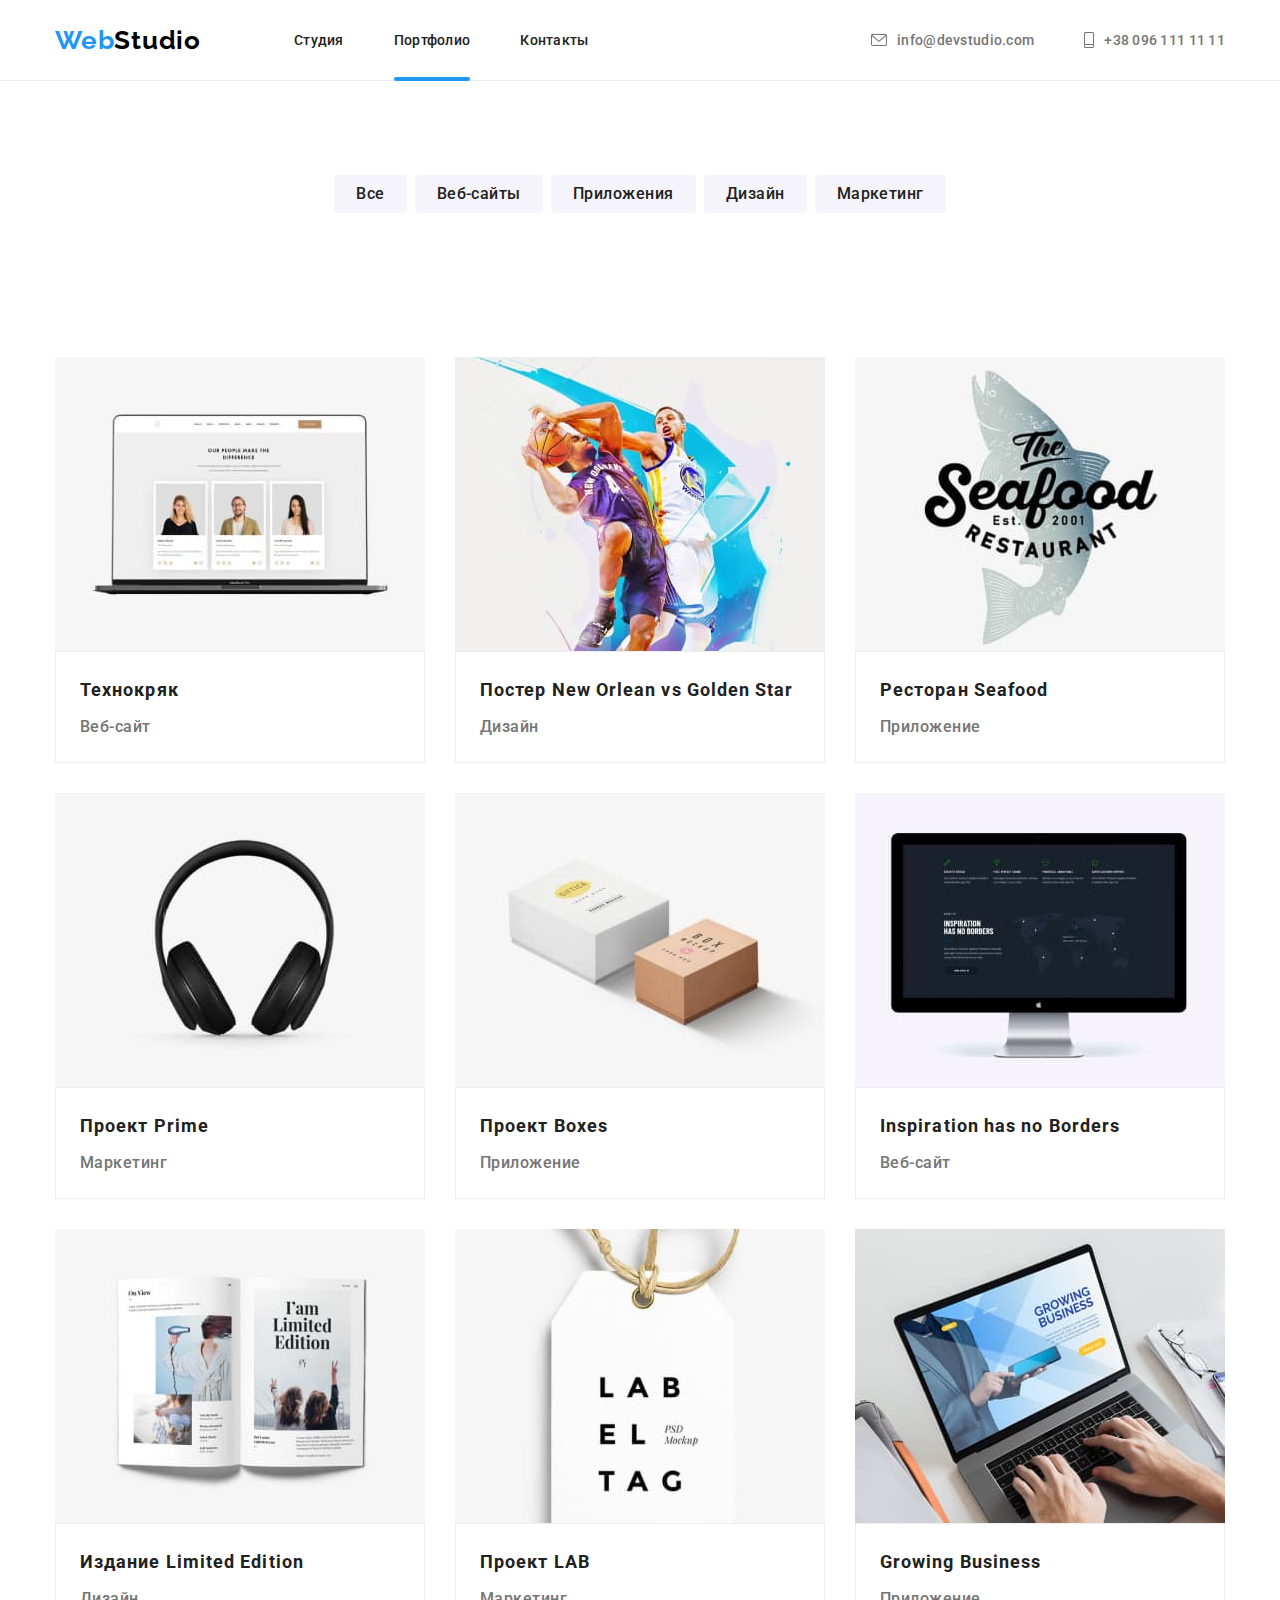
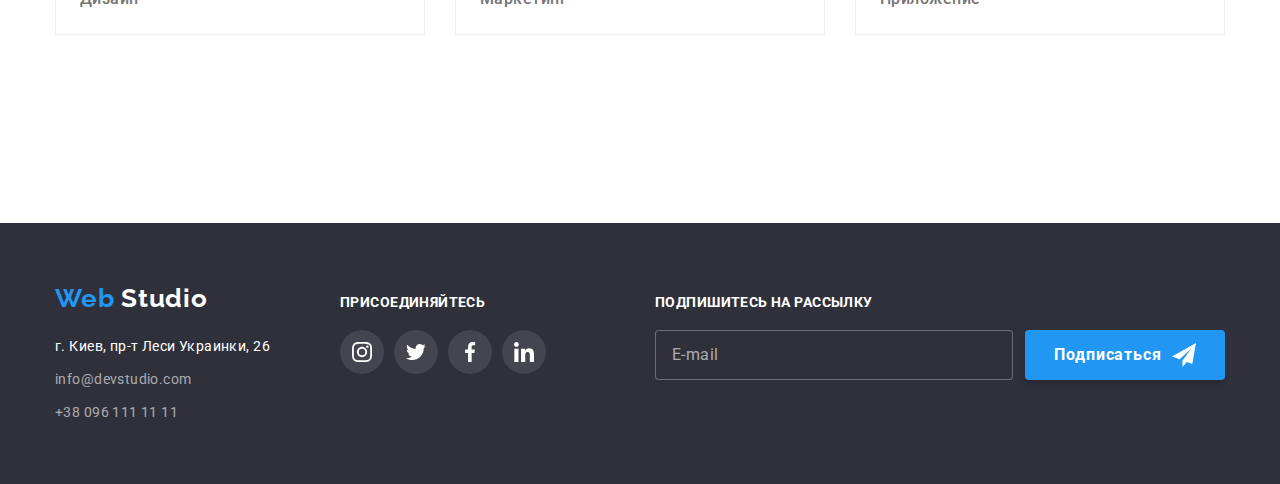
==== commit daeb787d: "scss done" ====
--- a/portfolio.html
+++ b/portfolio.html
@@ -12,7 +12,10 @@
   <link href="https://fonts.googleapis.com/css2?family=Raleway:wght@700&family=Roboto:wght@400;500;700;900&display=swap"
     rel="stylesheet" />
   <link rel="stylesheet" href="https://cdn.jsdelivr.net/npm/modern-normalize@1.1.0/modern-normalize.min.css" />
-  <link rel="stylesheet" href="./css/styles.css" />
+  <!-- <link rel="stylesheet" href="./css/styles.css" /> -->
+
+  <!-- preprocesor -->
+  <link rel="stylesheet" href="./css/main.min.css" />
 </head>
 
 <body>
@@ -21,13 +24,14 @@
     <div class="container navigation-panel">
       <!--NAVIGATION-->
       <nav class="main-nav">
-        <a href="./" class="logo">Web<span class="logo--black">Studio</span></a>
+        <a href="./" class="logo main-nav__logo">Web<span class="logo--black">Studio</span></a>
         <ul class="site-nav list">
           <li class="site-nav__item">
-            <a href="./" class="site-nav__link ">Студия</a>
-          </li>
-          <li class="site-nav__item"><a href="./portfolio.html" class="site-nav__link current">Портфолио</a></li>
-          <li class="site-nav__item"><a href="#contacts-address" class="site-nav__link">Контакты</a></li>
+            <a href="./" class="link  site-nav__link ">Студия</a>
+          </li>
+          <li class="site-nav__item"><a href="./portfolio.html" class="link site-nav__link link--active">Портфолио</a>
+          </li>
+          <li class="site-nav__item"><a href="#contacts-address" class="link  site-nav__link">Контакты</a></li>
         </ul>
       </nav>
       <!--/ NAVIGATION-->
@@ -35,7 +39,7 @@
       <!--CONTACTS-->
       <ul class="contacts list">
         <li class="contacts__item">
-          <a href="mailto:nfo@devstudio.com" class="contacts__link">
+          <a href="mailto:nfo@devstudio.com" class="link  contacts__link">
             <svg class="contacts__icon" width="16px" height="12px">
               <use href="./images/symbol-icons.svg#icon-envelope"></use>
             </svg>
@@ -43,7 +47,7 @@
           </a>
         </li>
         <li class="contacts__item">
-          <a href="tel:+380961111111" class="contacts__link">
+          <a href="tel:+380961111111" class="link  contacts__link">
             <svg class="contacts__icon" width="10px" height="16px">
               <use href="./images/symbol-icons.svg#icon-smartphone"></use>
             </svg>
@@ -83,8 +87,8 @@
         <!--/ PAGE FILTER -->
 
         <ul class="card list portfolio flex-container">
-          <li class="card__item">
-            <a class="card__link" href="#">
+          <li class="portfolio__item ">
+            <a class="link card__link" href="#">
 
               <div class="card__img">
                 <img src="./images/portfolio/tehno.jpg" alt="На ноутбуке открыт веб-сайт" width="370" height="294" />
@@ -103,8 +107,8 @@
             </a>
           </li>
 
-          <li class="card__item">
-            <a class="card__link" href="#">
+          <li class="portfolio__item ">
+            <a class="link card__link" href="#">
               <div class="card__img">
                 <img src="./images/portfolio/new-orleans-vs-golden-star.jpg" alt="Два парня играют в баскетбол"
                   width="370" height="294" />
@@ -122,8 +126,8 @@
             </a>
           </li>
 
-          <li class="card__item">
-            <a class="card__link" href="#">
+          <li class="portfolio__item ">
+            <a class="link card__link" href="#">
               <div class="card__img">
                 <img src="./images/portfolio/seafood.jpg"
                   alt="Логотип в виде рыбы с названием ресторана и годом открытия" width="370" height="294" />
@@ -141,8 +145,8 @@
             </a>
           </li>
 
-          <li class="card__item">
-            <a class="card__link" href="#">
+          <li class="portfolio__item ">
+            <a class="link card__link" href="#">
               <div class="card__img">
                 <img src="./images/portfolio/prime.jpg" alt="Полноразмерные черные наушники" width="370" height="294" />
 
@@ -159,8 +163,8 @@
             </a>
           </li>
 
-          <li class="card__item">
-            <a class="card__link" href="#">
+          <li class="portfolio__item ">
+            <a class="link card__link" href="#">
               <div class="card__img">
                 <img src="./images/portfolio/boxes.jpg" alt="Две коробки: белая и бежевая" width="370" height="294" />
                 <p class="card__tooltip">Ресурс предлагает комплексные предложения с разным уровнем функционала и
@@ -177,8 +181,8 @@
             </a>
           </li>
 
-          <li class="card__item">
-            <a class="card__link" href="#">
+          <li class="portfolio__item ">
+            <a class="link card__link" href="#">
               <div class="card__img">
                 <img src="./images/portfolio/inspiration-has-no-borders.jpg"
                   alt="На мониторе компьютера открыт веб-сайт" width="370" height="294" />
@@ -194,8 +198,8 @@
               </div>
             </a>
           </li>
-          <li class="card__item">
-            <a class="card__link" href="#">
+          <li class="portfolio__item ">
+            <a class="link card__link" href="#">
               <div class="card__img">
                 <img src="./images/portfolio/limited-edition.jpg" alt="Книжка с развернутыми страницами" width="370"
                   height="294" />
@@ -212,8 +216,8 @@
             </a>
           </li>
 
-          <li class="card__item">
-            <a class="card__link" href="#">
+          <li class="portfolio__item ">
+            <a class="link card__link" href="#">
               <div class="card__img">
                 <img src="./images/portfolio/lab.jpg" alt="Белая бирка с названием проекта" width="370" height="294" />
                 <p class="card__tooltip">Ресурс предлагает комплексные предложения с разным уровнем функционала и
@@ -229,8 +233,8 @@
             </a>
           </li>
 
-          <li class="card__item">
-            <a class="card__link" href="#">
+          <li class="portfolio__item ">
+            <a class="link card__link" href="#">
               <div class="card__img">
                 <img src="./images/portfolio/growing-business.jpg" alt="На ноутбке открыт сайт с приложением"
                   width="370" height="294" />
--- a/css/styles.css
+++ b/css/styles.css
@@ -1,13 +1,38 @@
 :root {
     /* Colors */
     --title-text-color: #212121;
+    --title-white-color: #ffffff;
     --accent-color: #2196F3;
     --main-text-color: #757575;
-    --address-text: rgba(255, 255, 255, 0.6);
+
+    --address-text-gray: rgba(255, 255, 255, 0.6);
+    --address-text-white: #ffffff;
+
+    --button-text-color: #ffffff;
     --background-color-white: #ffffff;
     --background-color-gray: #F5F4FA;
     --background-color-black: #2F303A;
 
+    --header-border-bottom: #ECECEC;
+    --white-color-logo: #ffffff;
+    --black-color-logo: #000000;
+    --hero-gradient-color: linear-gradient(to right, rgba(47, 48, 58, 0.4), rgba(47, 48, 58, 0.4));
+    --bg-color-transparent-grey: rgba(47, 48, 58, 0.8);
+    --box-shadow-team: 0px 1px 3px rgba(0, 0, 0, 0.12), 0px 1px 1px rgba(0, 0, 0, 0.14), 0px 2px 1px rgba(0, 0, 0, 0.2);
+    --bg-social-link: rgba(255, 255, 255, 0.1);
+    --social-icon-color-hover: #ffffff;
+    --social-icon-color: #afb1b8;
+    --client-icon-color: #afb1b8;
+    --client-border-color: #AFB1B8;
+
+    --input-border: rgba(255, 255, 255, 0.3);
+    --input-placeholder: rgba(255, 255, 255, 0.6);
+    --input-text: rgba(255, 255, 255, 0.6);
+    --tooltip-color: #ffffff;
+    --card-border-color: #eeeeee;
+    --bg-backdrop: rgba(0, 0, 0, 0.2);
+    --button-border: rgba(0, 0, 0, 0.1);
+
     /* Other */
     --indent: 30px;
     --items: 3;
@@ -27,15 +52,6 @@
     padding-top: 81px;
 }
 
-/* button */
-button {
-    font-family: inherit;
-    cursor: pointer;
-}
-
-
-
-/* ----------/ button */
 img {
     display: block;
     max-width: 100%;
@@ -58,7 +74,7 @@
     padding: 0;
     margin: 0;
 
-    list-style-type: none
+    list-style-type: none;
 }
 
 .container {
@@ -87,10 +103,6 @@
     -moz-appearance: none;
     appearance: none;
 
-}
-
-.centre {
-    text-align: center;
 }
 
 .unselectable {
@@ -126,7 +138,7 @@
     line-height: calc(30/16);
     letter-spacing: 0.06em;
 
-    color: #ffffff;
+    color: var(--button-text-color);
 
     background-color: var(--accent-color);
     box-shadow: 0px 4px 4px rgba(0, 0, 0, 0.15);
@@ -134,7 +146,18 @@
     border-radius: 4px;
 }
 
-/*--/ Utilities */
+.card {
+    display: flex;
+    flex-wrap: wrap;
+    gap: 30px;
+}
+
+.card__item {
+    /* position: relative; */
+    flex-basis: calc((100% - var(--indent) * (var(--items) - 1)) / var(--items));
+}
+
+/*--/ Utilities*/
 
 /* Page header */
 .header {
@@ -145,8 +168,9 @@
     z-index: 100;
 
     width: 100%;
-    border-bottom: 1px solid #ECECEC;
-    background-color: #ffffff;
+    border-bottom: 1px solid var(--header-border-bottom);
+
+    background-color: var(--background-color-white);
 }
 
 .navigation-panel {
@@ -169,7 +193,6 @@
 .site-nav {
     display: flex;
     gap: 50px;
-    margin-left: 93px;
 }
 
 /* Site navigation */
@@ -185,12 +208,16 @@
     text-decoration: none;
 }
 
+.main-nav__logo {
+    margin-right: 93px;
+}
+
 .logo--black {
-    color: #000000;
+    color: var(--black-color-logo);
 }
 
 .logo--white {
-    color: #ffffff;
+    color: var(--white-color-logo);
 }
 
 .site-nav__link,
@@ -232,7 +259,7 @@
 .address__link:hover,
 .address__link:focus,
 
-.link.current {
+.site-nav__link--active {
     color: var(--accent-color);
     outline: none;
 }
@@ -242,7 +269,7 @@
     fill: currentColor;
 }
 
-.site-nav__link.current::after {
+.site-nav__link--active::after {
     position: absolute;
     bottom: -1px;
 
@@ -289,7 +316,7 @@
     background-size: cover;
     background-position: center;
     background-color: var(--background-color-black);
-    background-image: linear-gradient(to right, rgba(47, 48, 58, 0.4), rgba(47, 48, 58, 0.4)), url(../images/hero/hero-bg.jpg);
+    background-image: var(--hero-gradient-color), url(../images/hero/hero-bg.jpg);
     background-repeat: no-repeat;
 }
 
@@ -299,7 +326,7 @@
     margin-bottom: 30px;
     width: 696px;
 
-    color: #ffffff;
+    color: var(--title-white-color);
 
     font-weight: 900;
     font-size: 44px;
@@ -316,17 +343,8 @@
 .feature {
     padding-top: 94px;
     padding-bottom: 47px;
-}
-
-.feature__flex-container {
-    display: flex;
-    flex-wrap: wrap;
-    gap: 30px;
-}
-
-.feature__item {
+
     --items: 4;
-    flex-basis: calc((100% - var(--indent) * (var(--items) - 1)) / var(--items));
 }
 
 .feature__subtitle {
@@ -356,23 +374,14 @@
 .works {
     padding-top: 47px;
     padding-bottom: 94px;
+    --items: 3;
 }
 
 .works__title {
     margin-bottom: 50px;
 }
 
-.works__flex-container {
-    display: flex;
-    gap: 30px;
-    flex-wrap: wrap;
-    --items: 3;
-}
-
-.works__item {
-    position: relative;
-    flex-basis: calc((100% - var(--indent) * (var(--items) - 1)) / var(--items));
-}
+
 
 .works__subtitle {
     position: absolute;
@@ -383,8 +392,8 @@
     padding-bottom: 27px;
 
     text-align: center;
-    background-color: rgba(47, 48, 58, 0.8);
-    color: #FFFFFF;
+    background-color: var(--bg-color-transparent-grey);
+    color: var(--title-white-color);
 }
 
 /* --/ --------W-O-R-K--------*/
@@ -396,27 +405,22 @@
     text-align: center;
 
     background-color: var(--background-color-gray);
+    --item: 4;
 }
 
 .team__title {
     margin-bottom: 50px;
 }
 
-.team__flex-container {
-    display: flex;
-    gap: 30px;
-}
-
 .team__item {
-    flex-basis: calc((100%-90px)/4);
+    flex-basis: calc((100% - var(--indent) * (var(--items) - 1)) / var(--items));
 
     border-bottom-right-radius: 4px;
     border-bottom-left-radius: 4px;
 
     background-color: var(--background-color-white);
-    box-shadow: 0px 1px 3px rgba(0, 0, 0, 0.12),
-        0px 1px 1px rgba(0, 0, 0, 0.14),
-        0px 2px 1px rgba(0, 0, 0, 0.2);
+
+    box-shadow: var(--box-shadow-team);
 }
 
 .team__text-box {
@@ -455,28 +459,30 @@
     width: 44px;
     height: 44px;
     border-radius: 50%;
-
-    fill: #afb1b8;
+    color: var(--social-icon-color);
+
     /* animation */
-    transition-property: background-color;
+    transition-property: background-color, color;
     transition-duration: 250ms;
     transition-timing-function: cubic-bezier(0.4, 0, 0.2, 1);
     transition-delay: 0s;
 }
 
 .social__link--background {
-    background-color: rgba(255, 255, 255, 0.1);
-}
+    background-color: var(--bg-social-link);
+}
+
+
 
 .social__link:hover,
 .social__link:focus {
     background-color: var(--accent-color);
     outline: none;
-    fill: #ffffff;
+    color: var(--social-icon-color-hover);
 }
 
 .social__icon {
-    transition: fill 250ms cubic-bezier(0.4, 0, 0.2, 1) 0ms;
+    fill: currentColor;
 }
 
 /* SOCIAL NETS */
@@ -506,10 +512,10 @@
     width: 170px;
     height: 92px;
 
-    border: 1px solid #AFB1B8;
+    border: 1px solid var(--client-border-color);
     border-radius: 4px;
 
-    color: #afb1b8;
+    color: var(--client-icon-color);
 
     /* animation */
     transition-property: border-color, color;
@@ -567,7 +573,7 @@
 .address__link {
     display: block;
 
-    color: rgba(255 255 255 /.6);
+    color: var(--address-text-gray);
     font-style: normal;
     text-decoration: none;
 
@@ -579,7 +585,7 @@
 }
 
 .address__link--color {
-    color: #ffffff;
+    color: var(--address-text-white);
 }
 
 
@@ -588,7 +594,7 @@
     margin-bottom: 20px;
 
     font-weight: 700;
-    color: #ffffff;
+    color: var(--title-white-color);
 }
 
 /*-------------FOOTER Sign up form ----------*/
@@ -619,14 +625,14 @@
     letter-spacing: 0.03em;
 
     padding: 15px 16px;
-    border: 1px solid rgba(255, 255, 255, 0.3);
+    border: 1px solid var(--input-border);
     background-color: var(--background-color-black);
     border-radius: 4px;
-    color: #2196F3;
+    color: var(--input-text);
 }
 
 .sign-up__input::placeholder {
-    color: rgba(255, 255, 255, 0.6);
+    color: var(--input-placeholder);
 }
 
 
@@ -652,7 +658,8 @@
     padding: 6px 22px;
 
     color: var(--title-text-color);
-    background-color: #F5F4FA;
+
+    background-color: var(--background-color-gray);
     box-shadow: none;
 
     font-weight: 500;
@@ -668,7 +675,7 @@
 
 .filter__button:hover,
 .filter__button:focus {
-    color: #ffffff;
+    color: var(--button-text-color);
     background-color: var(--accent-color);
     outline: none;
 }
@@ -676,15 +683,7 @@
 /*---------- PAGE FILTER-------------- */
 /* Examples of Job */
 
-.card {
-    display: flex;
-    flex-wrap: wrap;
-    gap: 30px;
-}
-
-.card__item {
-    flex-basis: calc((100% - 60px)/3);
-}
+
 
 .card__img {
     position: relative;
@@ -705,7 +704,7 @@
     font-size: 18px;
     line-height: 1.56;
     letter-spacing: 0.03em;
-    color: #FFFFFF;
+    color: var(--tooltip-color);
 
     background-color: rgba(33, 150, 243, 0.9);
 
@@ -727,7 +726,7 @@
     padding-bottom: 20px;
     padding-right: 24px;
     padding-left: 24px;
-    border: 1px solid #EEEEEE;
+    border: 1px solid var(--card-border-color);
 }
 
 .card__link {
@@ -777,7 +776,7 @@
     cursor: not-allowed;
 
     color: #000000;
-    background-color: rgba(0, 0, 0, 0.2);
+    background-color: var(--bg-backdrop);
 
     transition-property: visibility, opacity;
     transition-duration: 500ms;
@@ -827,9 +826,9 @@
     height: 30px;
     border-radius: 50%;
 
-    background: #FFFFFF;
-
-    border: 1px solid rgba(0, 0, 0, 0.1);
+    background-color: #FFFFFF;
+
+    border: 1px solid var(--button-border);
 }
 
 .modal__button:hover .icon,
--- a/css/main.min.css
+++ b/css/main.min.css
@@ -0,0 +1 @@
+/*! modern-normalize v1.1.0 | MIT License | https://github.com/sindresorhus/modern-normalize */*,::before,::after{-webkit-box-sizing:border-box;box-sizing:border-box}html{-moz-tab-size:4;-o-tab-size:4;tab-size:4}html{line-height:1.15;-webkit-text-size-adjust:100%}body{margin:0}body{font-family:system-ui,-apple-system,"Segoe UI",Roboto,Helvetica,Arial,sans-serif,"Apple Color Emoji","Segoe UI Emoji"}hr{height:0;color:inherit}abbr[title]{-webkit-text-decoration:underline dotted;text-decoration:underline dotted}b,strong{font-weight:bolder}code,kbd,samp,pre{font-family:ui-monospace,SFMono-Regular,Consolas,"Liberation Mono",Menlo,monospace;font-size:1em}small{font-size:80%}sub,sup{font-size:75%;line-height:0;position:relative;vertical-align:baseline}sub{bottom:-0.25em}sup{top:-0.5em}table{text-indent:0;border-color:inherit}button,input,optgroup,select,textarea{font-family:inherit;font-size:100%;line-height:1.15;margin:0}button,select{text-transform:none}button,[type=button],[type=reset],[type=submit]{-webkit-appearance:button}::-moz-focus-inner{border-style:none;padding:0}:-moz-focusring{outline:1px dotted ButtonText}:-moz-ui-invalid{box-shadow:none}legend{padding:0}progress{vertical-align:baseline}::-webkit-inner-spin-button,::-webkit-outer-spin-button{height:auto}[type=search]{-webkit-appearance:textfield;outline-offset:-2px}::-webkit-search-decoration{-webkit-appearance:none}::-webkit-file-upload-button{-webkit-appearance:button;font:inherit}summary{display:list-item}:root{--accent-color: #2196f3;--bg-color-white: #ffffff;--bg-color-gray: #f5f4fa;--bg-color-black: #2f303a;--bg-color-transparent-grey: rgba(47, 48, 58, 0.8);--bg-backdrop: rgba(0, 0, 0, 0.2);--btn-text-color: #ffffff;--btn-text-color-secondary: #212121;--btn-border: rgba(0, 0, 0, 0.1);--btn-bg-color-gray: #f5f4fa;--btn-bg-color-white: #ffffff;--title-text-color: #212121;--title-white-color: #ffffff;--main-text-color: #757575;--address-text-gray: rgba(255, 255, 255, 0.6);--address-text-white: #ffffff;--header-border-bottom: #ececec;--white-color-logo: #ffffff;--black-color-logo: #000000;--hero-gradient-color: linear-gradient(to right, rgba(47, 48, 58, 0.4), rgba(47, 48, 58, 0.4));--box-shadow-team: 0px 1px 3px rgba(0, 0, 0, 0.12), 0px 1px 1px rgba(0, 0, 0, 0.14), 0px 2px 1px rgba(0, 0, 0, 0.2);--bg-social-link: rgba(255, 255, 255, 0.1);--social-icon-color-hover: #ffffff;--social-icon-color: #afb1b8;--client-icon-color: #afb1b8;--client-border-color: #afb1b8;--input-border: rgba(255, 255, 255, 0.3);--input-placeholder: rgba(255, 255, 255, 0.6);--input-text: rgba(255, 255, 255, 0.6);--tooltip-color: #ffffff;--card-border-color: #eeeeee;--indent: 30px;--items: 3;--timing-function: cubic-bezier(0.4, 0, 0.2, 1)}body{background-color:var(--background-color-white);color:var(--main-text-color);font-family:Roboto,sans-serif;letter-spacing:.02em}main{padding-top:81px}img{display:block;max-width:100%;height:auto}h1,h2,h3,h4,h5,h6,p,ul{margin:0;padding:0}.list{list-style-type:none}.container{width:1200px;padding-right:15px;padding-left:15px;margin-left:auto;margin-right:auto}.hidden-element{position:absolute;width:1px;height:1px;margin:-1px;border:0;padding:0;white-space:nowrap;-webkit-clip-path:inset(100%);clip-path:inset(100%);clip:rect(0 0 0 0);overflow:hidden;-webkit-appearance:none;-moz-appearance:none;appearance:none}.unselectable{-webkit-touch-callout:none;-webkit-user-select:none;-moz-user-select:none;-ms-user-select:none;user-select:none}.title{color:var(--title-text-color);font-size:36px;line-height:1.1666666667;letter-spacing:0.03em;text-decoration:none;text-align:center}.subtitle{color:var(--title-text-color);font-size:14px;line-height:1.1428571429;letter-spacing:0.03em;text-decoration:none;text-transform:uppercase}.card{display:-webkit-box;display:-ms-flexbox;display:flex;-ms-flex-wrap:wrap;flex-wrap:wrap;-webkit-box-align:center;-ms-flex-align:center;align-items:center;-webkit-box-pack:center;-ms-flex-pack:center;justify-content:center;gap:30px}.link{position:relative;display:block;color:var(--title-text-color);font-weight:500;font-size:14px;line-height:1.1428571429;letter-spacing:0.02em;text-decoration:none;-webkit-transition-property:color;transition-property:color;-webkit-transition-duration:250ms;transition-duration:250ms;-webkit-transition-timing-function:cubic-bezier(0.4, 0, 0.2, 1);transition-timing-function:cubic-bezier(0.4, 0, 0.2, 1)}.link:hover,.link:focus{color:var(--accent-color);outline:none}.logo{display:block;color:var(--accent-color);font-family:"Raleway";font-weight:700;font-size:26px;line-height:1.1923076923;letter-spacing:0.03em;text-decoration:none}.logo--black{color:var(--black-color-logo)}.logo--white{color:var(--white-color-logo)}.button{min-width:200px;min-height:50px;padding:10px 28px;cursor:pointer;display:-webkit-inline-box;display:-ms-inline-flexbox;display:inline-flex;-webkit-box-align:center;-ms-flex-align:center;align-items:center;-webkit-box-pack:center;-ms-flex-pack:center;justify-content:center;font-family:inherit;font-weight:700;font-size:16px;line-height:1.875;letter-spacing:0.06em;color:var(--btn-text-color);background-color:var(--accent-color);-webkit-box-shadow:0px 4px 4px rgba(0,0,0,.15);box-shadow:0px 4px 4px rgba(0,0,0,.15);border:1px rgba(0,0,0,0);border-radius:4px}.filter__button{min-width:auto;min-height:auto;padding:6px 22px;color:var(--btn-text-color-secondary);background-color:var(--btn-bg-color-gray);-webkit-box-shadow:none;box-shadow:none;font-weight:500;font-size:16px;line-height:1.625;letter-spacing:0.03em;-webkit-transition-property:background-color,color;transition-property:background-color,color;-webkit-transition-duration:250ms;transition-duration:250ms;-webkit-transition-timing-function:cubic-bezier(0.4, 0, 0.2, 1);transition-timing-function:cubic-bezier(0.4, 0, 0.2, 1)}.filter__button:hover,.filter__button:focus{color:var(--btn-text-color);background-color:var(--accent-color);outline:none}.modal__button{position:absolute;top:8px;right:8px;display:-webkit-box;display:-ms-flexbox;display:flex;-ms-flex-wrap:wrap;flex-wrap:wrap;-webkit-box-align:center;-ms-flex-align:center;align-items:center;-webkit-box-pack:center;-ms-flex-pack:center;justify-content:center;width:30px;height:30px;border-radius:50%;background-color:var(--btn-bg-color-white);border:1px solid var(--btn-border)}.modal__button:hover .icon,.modal__button:focus .icon{-webkit-transform:rotate(360deg);transform:rotate(360deg);fill:var(--accent-color)}.header{position:fixed;top:0;left:50%;-webkit-transform:translate(-50%);transform:translate(-50%);z-index:100;width:100%;border-bottom:1px solid var(--header-border-bottom);background-color:var(--bg-color-white)}.navigation-panel{display:-webkit-box;display:-ms-flexbox;display:flex}.main-nav{display:-webkit-box;display:-ms-flexbox;display:flex;-webkit-box-align:center;-ms-flex-align:center;align-items:center;-webkit-box-pack:center;-ms-flex-pack:center;justify-content:center}.main-nav__logo{margin-right:93px}.site-nav{display:-webkit-box;display:-ms-flexbox;display:flex;-webkit-box-align:center;-ms-flex-align:center;align-items:center;-webkit-box-pack:center;-ms-flex-pack:center;justify-content:center;gap:50px}.site-nav__link{padding-top:32px;padding-bottom:32px}.contacts{display:-webkit-box;display:-ms-flexbox;display:flex;-webkit-box-align:center;-ms-flex-align:center;align-items:center;-webkit-box-pack:center;-ms-flex-pack:center;justify-content:center;gap:50px;margin-left:auto}.contacts__link{padding-top:32px;padding-bottom:32px;display:-webkit-box;display:-ms-flexbox;display:flex;-webkit-box-align:center;-ms-flex-align:center;align-items:center;-webkit-box-pack:center;-ms-flex-pack:center;justify-content:center;gap:10px;color:inherit}.contacts__icon{fill:currentColor}.link--active::after{position:absolute;bottom:-1px;content:"";display:block;width:100%;height:4px;background-color:var(--accent-color);border-radius:2px}.footer{background-color:var(--bg-color-black)}.bottom{display:-webkit-box;display:-ms-flexbox;display:flex;-webkit-box-align:baseline;-ms-flex-align:baseline;align-items:baseline;padding-top:60px;padding-bottom:60px}.bottom__title{display:block;margin-bottom:20px;font-weight:700;color:var(--title-white-color)}.address{margin-right:70px}.address__logo{margin-bottom:20px}.address__block{display:-webkit-box;display:-ms-flexbox;display:flex;gap:9px;-webkit-box-orient:vertical;-webkit-box-direction:normal;-ms-flex-direction:column;flex-direction:column;font-style:normal}.address__link{font-weight:400;font-size:14px;line-height:1.7142857143;letter-spacing:0.03em;text-decoration:none;color:var(--address-text-gray)}.address__link--color{color:var(--address-text-white)}.hero{padding-top:200px;padding-bottom:200px;max-width:1600px;margin-left:auto;margin-right:auto;text-align:center;background-size:cover;background-position:center;background-color:var(--bg-color-black);background-image:var(--hero-gradient-color),url(../images/hero/hero-bg.jpg);background-repeat:no-repeat}.hero__title{margin-right:auto;margin-left:auto;margin-bottom:30px;width:696px;color:var(--title-white-color);font-weight:900;font-size:44px;line-height:1.3636363636;letter-spacing:0.06em;text-transform:uppercase}.feature{padding-top:94px;padding-bottom:47px}.feature__subtitle{margin-bottom:10px}.feature__item{position:relative;-ms-flex-preferred-size:calc((100% - 90px)/4);flex-basis:calc((100% - 90px)/4)}.feature__text{font-size:14px;line-height:1.7142857143;letter-spacing:0.03em}.feature__icon{display:-webkit-box;display:-ms-flexbox;display:flex;-webkit-box-align:center;-ms-flex-align:center;align-items:center;-webkit-box-pack:center;-ms-flex-pack:center;justify-content:center;height:120px;margin-bottom:30px;border-radius:4px;background-color:var(--bg-color-gray)}.works{padding-top:47px;padding-bottom:94px}.works__item{position:relative;-ms-flex-preferred-size:calc((100% - 60px)/3);flex-basis:calc((100% - 60px)/3)}.works__title{margin-bottom:50px}.works__subtitle{position:absolute;width:100%;bottom:0;padding-top:27px;padding-bottom:27px;text-align:center;background-color:var(--bg-color-transparent-grey);color:var(--title-white-color)}.team{padding-top:94px;padding-bottom:94px;text-align:center;background-color:var(--background-color-gray)}.team__item{position:relative;-ms-flex-preferred-size:calc((100% - 90px)/4);flex-basis:calc((100% - 90px)/4);border-bottom-right-radius:4px;border-bottom-left-radius:4px;background-color:var(--bg-color-white);-webkit-box-shadow:var(--box-shadow-team);box-shadow:var(--box-shadow-team)}.team__text-box{padding-top:30px;padding-bottom:30px}.team__title{margin-bottom:50px}.team__subtitle{margin-bottom:10px;font-weight:500;font-size:16px;line-height:1.1875;letter-spacing:em;text-transform:none}.team__text{margin-bottom:16px;font-size:16px;line-height:1.1875;letter-spacing:0.03em}.clients{padding-top:94px;padding-bottom:94px}.clients__title{margin-bottom:50px}.clients__link{display:-webkit-box;display:-ms-flexbox;display:flex;-webkit-box-align:center;-ms-flex-align:center;align-items:center;-webkit-box-pack:center;-ms-flex-pack:center;justify-content:center;width:170px;height:92px;border-radius:4px;border:1px solid var(--client-border-color);color:var(--client-icon-color);-webkit-transition-property:border-color,color;transition-property:border-color,color;-webkit-transition-duration:250ms;transition-duration:250ms;-webkit-transition-timing-function:cubic-bezier(0.4, 0, 0.2, 1);transition-timing-function:cubic-bezier(0.4, 0, 0.2, 1)}.clients__link:hover,.clients__link:focus{border-color:var(--accent-color)}.clients__icon{fill:currentColor}.backdrop{position:fixed;top:0;left:0;bottom:0;right:0;z-index:101;cursor:not-allowed;color:#000;background-color:var(--bg-backdrop);-webkit-transition-property:opacity,visibility;transition-property:opacity,visibility;-webkit-transition-duration:500ms;transition-duration:500ms;-webkit-transition-timing-function:cubic-bezier(0.4, 0, 0.2, 1);transition-timing-function:cubic-bezier(0.4, 0, 0.2, 1);-webkit-transition-delay:50ms;transition-delay:50ms}.backdrop.is-hidden{visibility:hidden;opacity:0;pointer-events:none}.backdrop.is-hidden .modal{-webkit-transform:translate(-50%, -50%) scale(0.4);transform:translate(-50%, -50%) scale(0.4)}.backdrop .modal{position:absolute;top:50%;left:50%;-webkit-transform:translate(-50%, -50%) scale(1);transform:translate(-50%, -50%) scale(1);width:528px;height:581px;cursor:initial;background-color:var(--bg-color-white);-webkit-transition-property:-webkit-transform;transition-property:-webkit-transform;transition-property:transform;transition-property:transform, -webkit-transform;-webkit-transition-duration:250ms;transition-duration:250ms;-webkit-transition-timing-function:cubic-bezier(0.4, 0, 0.2, 1);transition-timing-function:cubic-bezier(0.4, 0, 0.2, 1);-webkit-transition-delay:0ms;transition-delay:0ms}.form{display:-webkit-box;display:-ms-flexbox;display:flex;-webkit-box-align:center;-ms-flex-align:center;align-items:center;-webkit-box-pack:center;-ms-flex-pack:center;justify-content:center;-webkit-box-orient:vertical;-webkit-box-direction:normal;-ms-flex-direction:column;flex-direction:column;padding:40px}.form__title{margin-bottom:12px;font-size:20px;line-height:1.15;letter-spacing:0.03em;text-align:center;color:var(--title-text-color)}.field{position:relative;width:100%}.field__title{display:block;margin-bottom:4px;font-weight:400;font-size:12px;line-height:1.1666666667;letter-spacing:0.01em;color:var(--main-text-color)}.field__block{position:relative}.field__icon{position:absolute;left:11px;bottom:12px;display:block}.field__input{display:block;padding-left:42px;width:100%;margin-bottom:10px;border:1px solid rgba(33,33,33,.2);border-radius:4px;height:40px;-webkit-transition-property:outline-color;transition-property:outline-color;-webkit-transition-duration:250ms;transition-duration:250ms;-webkit-transition-timing-function:cubic-bezier(0.4, 0, 0.2, 1);transition-timing-function:cubic-bezier(0.4, 0, 0.2, 1)}.field__input:focus,.field__input:hover{outline-color:var(--accent-color)}.field__comments{padding:12px 16px;margin-bottom:20px;height:120px;resize:none}.field__icon,.modal__button .icon{fill:currentColor;-webkit-transition-property:fill,-webkit-transform;transition-property:fill,-webkit-transform;transition-property:fill,transform;transition-property:fill,transform,-webkit-transform;-webkit-transition-duration:250ms;transition-duration:250ms;-webkit-transition-timing-function:cubic-bezier(0.4, 0, 0.2, 1);transition-timing-function:cubic-bezier(0.4, 0, 0.2, 1)}.field__input:focus+.field__icon{fill:var(--accent-color);-webkit-animation:zoom 250ms var(--timing-function) 50ms 1 alternate;animation:zoom 250ms var(--timing-function) 50ms 1 alternate}.field__input:not(:-moz-placeholder-shown)+.field__icon{fill:var(--accent-color);animation:zoom 250ms var(--timing-function) 50ms 1 alternate}.field__input:not(:-ms-input-placeholder)+.field__icon{fill:var(--accent-color);animation:zoom 250ms var(--timing-function) 50ms 1 alternate}.field__input:not(:placeholder-shown)+.field__icon{fill:var(--accent-color);-webkit-animation:zoom 250ms var(--timing-function) 50ms 1 alternate;animation:zoom 250ms var(--timing-function) 50ms 1 alternate}.checkbox{display:-webkit-box;display:-ms-flexbox;display:flex;-ms-flex-wrap:wrap;flex-wrap:wrap;-webkit-box-align:center;-ms-flex-align:center;align-items:center;-webkit-box-pack:center;-ms-flex-pack:center;justify-content:center;gap:0px;margin-bottom:30px}.checkbox__txt{font-weight:400;font-size:14px;line-height:1.7142857143;letter-spacing:.03em;color:var(--main-text-color)}.checkbox__link{color:var(--accent-color);text-underline-offset:10%}.checkbox__icon{display:inline-block;width:16px;height:15px;border:2px solid #000;border-radius:2px;margin-right:7px}.checkbox__input:checked+.checkbox__icon{background-color:var(--accent-color);background-image:url("../images/icon-check.svg");background-size:contain;background-origin:border-box;border-color:rgba(0,0,0,0);-webkit-animation:zoom 250ms var(--timing-function) 50ms 1 alternate;animation:zoom 250ms var(--timing-function) 50ms 1 alternate}@-webkit-keyframes zoom{0%{-webkit-transform:scale(1);transform:scale(1)}50%{-webkit-transform:scale(3);transform:scale(3)}100%{-webkit-transform:scale(2);transform:scale(2)}}@keyframes zoom{0%{-webkit-transform:scale(1);transform:scale(1)}50%{-webkit-transform:scale(3);transform:scale(3)}100%{-webkit-transform:scale(2);transform:scale(2)}}.portfolio{padding-top:94px;padding-bottom:94px}.portfolio__item{position:relative;-ms-flex-preferred-size:calc((100% - 60px)/3);flex-basis:calc((100% - 60px)/3)}.filter{display:-webkit-box;display:-ms-flexbox;display:flex;-ms-flex-wrap:wrap;flex-wrap:wrap;-webkit-box-align:center;-ms-flex-align:center;align-items:center;-webkit-box-pack:center;-ms-flex-pack:center;justify-content:center;gap:8px;margin-bottom:50px}.card__img{position:relative;overflow:hidden}.card__tooltip{position:absolute;top:0;left:0;width:100%;height:100%;padding:63px 24px;-webkit-transform:translateY(100%);transform:translateY(100%);opacity:0;font-size:18px;line-height:1.5555555556;letter-spacing:0.03em;color:var(--tooltip-color);background-color:rgba(33,150,243,.9);-webkit-transition-property:opacity,-webkit-transform;transition-property:opacity,-webkit-transform;transition-property:opacity,transform;transition-property:opacity,transform,-webkit-transform;-webkit-transition-duration:250ms;transition-duration:250ms;-webkit-transition-timing-function:cubic-bezier(0.4, 0, 0.2, 1);transition-timing-function:cubic-bezier(0.4, 0, 0.2, 1)}.card__link:hover .card__tooltip,.card__link:focus .card__tooltip{-webkit-transform:translateY(0);transform:translateY(0);opacity:1}.card__block{padding:20px 24px;border:1px solid var(--card-border-color)}.card__link{color:var(--main-text-color);-webkit-transition-property:-webkit-box-shadow;transition-property:-webkit-box-shadow;transition-property:box-shadow;transition-property:box-shadow, -webkit-box-shadow;-webkit-transition-duration:250ms;transition-duration:250ms;-webkit-transition-timing-function:cubic-bezier(0.4, 0, 0.2, 1);transition-timing-function:cubic-bezier(0.4, 0, 0.2, 1)}.card__link:hover,.card__link:focus{color:var(--main-text-color);-webkit-box-shadow:0px 1px 1px rgba(0,0,0,.12),0px 4px 4px rgba(0,0,0,.06),1px 4px 6px rgba(0,0,0,.16);box-shadow:0px 1px 1px rgba(0,0,0,.12),0px 4px 4px rgba(0,0,0,.06),1px 4px 6px rgba(0,0,0,.16)}.card__subtitle{margin-bottom:4px;font-size:18px;line-height:2;letter-spacing:0.06em;text-transform:none}.card__text{font-size:16px;line-height:1.875;letter-spacing:0.03em}.sign-up{display:-webkit-box;display:-ms-flexbox;display:flex;margin-left:auto;-webkit-box-align:end;-ms-flex-align:end;align-items:flex-end}.sign-up__block{display:block;margin-right:12px}.button__txt{margin-right:10px}.sign-up__input{display:block;width:358px;height:50px;font-weight:400;font-size:16px;line-height:1.25;letter-spacing:.03em;padding:15px 16px;border:1px solid var(--input-border);background-color:var(--bg-color-black);border-radius:4px;color:var(--input-text)}.sign-up__input::-webkit-input-placeholder{color:var(--input-placeholder)}.sign-up__input::-moz-placeholder{color:var(--input-placeholder)}.sign-up__input:-ms-input-placeholder{color:var(--input-placeholder)}.sign-up__input::-ms-input-placeholder{color:var(--input-placeholder)}.sign-up__input::placeholder{color:var(--input-placeholder)}.social{display:-webkit-box;display:-ms-flexbox;display:flex;-ms-flex-wrap:wrap;flex-wrap:wrap;-webkit-box-align:center;-ms-flex-align:center;align-items:center;-webkit-box-pack:center;-ms-flex-pack:center;justify-content:center;gap:10px}.social__link{display:-webkit-box;display:-ms-flexbox;display:flex;-ms-flex-wrap:wrap;flex-wrap:wrap;-webkit-box-align:center;-ms-flex-align:center;align-items:center;-webkit-box-pack:center;-ms-flex-pack:center;justify-content:center;width:44px;height:44px;border-radius:50%;color:var(--social-icon-color);-webkit-transition-property:color,background-color;transition-property:color,background-color;-webkit-transition-duration:250ms;transition-duration:250ms;-webkit-transition-timing-function:cubic-bezier(0.4, 0, 0.2, 1);transition-timing-function:cubic-bezier(0.4, 0, 0.2, 1)}.social__link--background{background-color:var(--bg-social-link)}.social__link:hover,.social__link:focus{background-color:var(--accent-color);outline:none;color:var(--social-icon-color-hover)}.social__icon{fill:currentColor}/*# sourceMappingURL=main.min.css.map */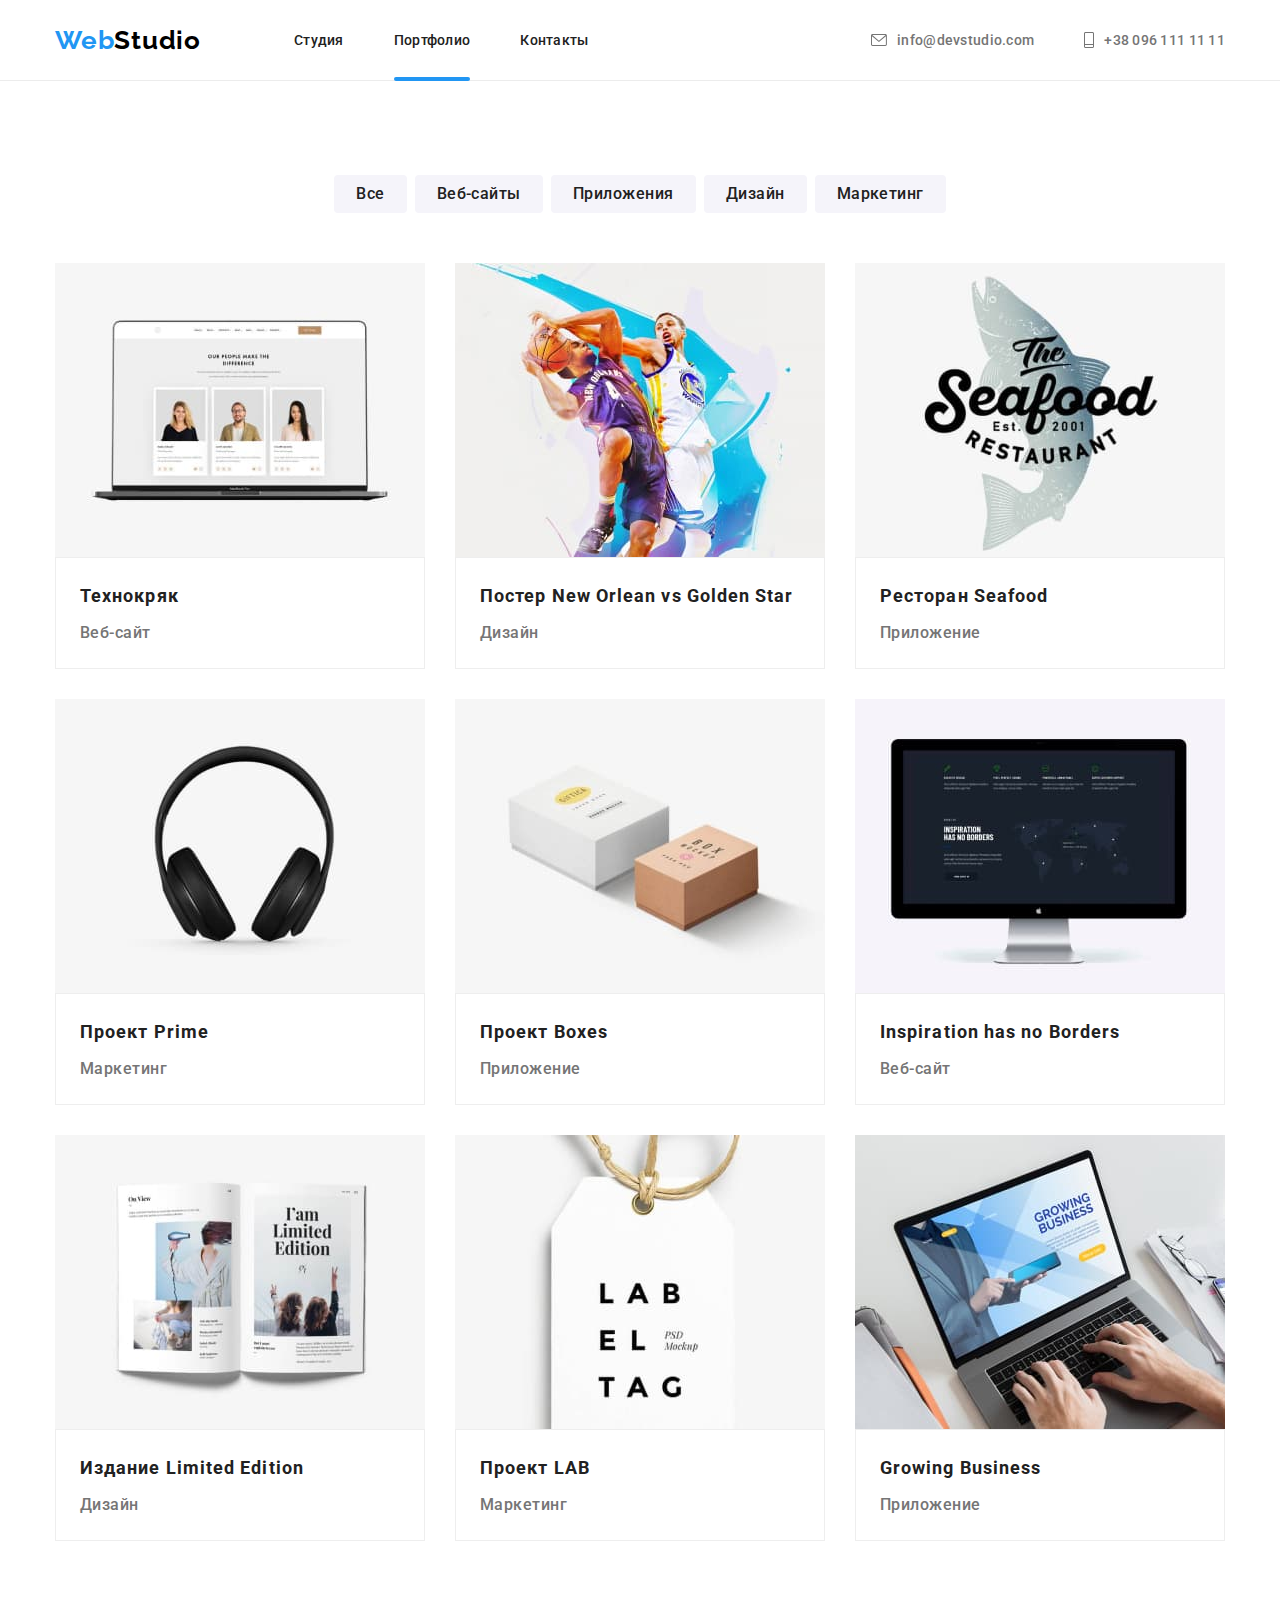
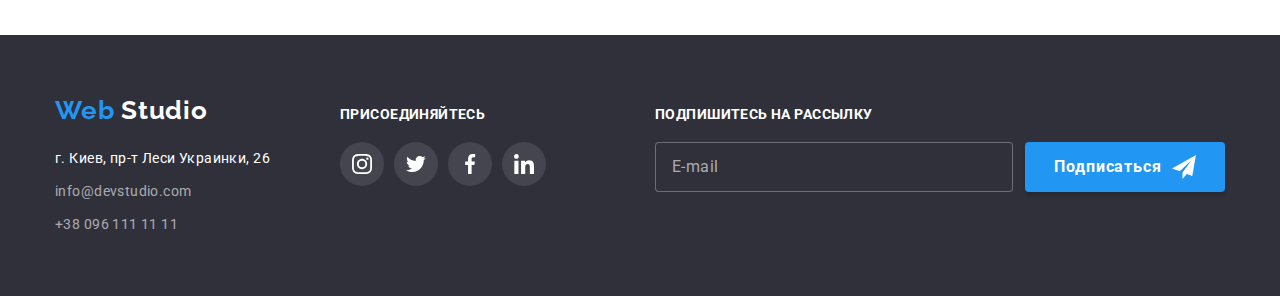
==== commit 72faf6bd: "BEM updated" ====
--- a/portfolio.html
+++ b/portfolio.html
@@ -27,11 +27,14 @@
         <a href="./" class="logo main-nav__logo">Web<span class="logo--black">Studio</span></a>
         <ul class="site-nav list">
           <li class="site-nav__item">
-            <a href="./" class="link  site-nav__link ">Студия</a>
-          </li>
-          <li class="site-nav__item"><a href="./portfolio.html" class="link site-nav__link link--active">Портфолио</a>
-          </li>
-          <li class="site-nav__item"><a href="#contacts-address" class="link  site-nav__link">Контакты</a></li>
+            <a href="./" class="site-nav__link link">Студия</a>
+          </li>
+          <li class="site-nav__item">
+            <a class="site-nav__link link link--active" href="./portfolio.html">Портфолио</a>
+          </li>
+          <li class="site-nav__item">
+            <a class="site-nav__link link" href="#contacts-address">Контакты</a>
+          </li>
         </ul>
       </nav>
       <!--/ NAVIGATION-->
@@ -86,167 +89,167 @@
 
         <!--/ PAGE FILTER -->
 
-        <ul class="card list portfolio flex-container">
-          <li class="portfolio__item ">
-            <a class="link card__link" href="#">
-
-              <div class="card__img">
+        <ul class="product list">
+          <li class="product__item ">
+            <a class="link product__link" href="#">
+
+              <div class="product__img">
                 <img src="./images/portfolio/tehno.jpg" alt="На ноутбуке открыт веб-сайт" width="370" height="294" />
-                <p class="card__tooltip">Ресурс предлагает комплексные предложения с разным уровнем функционала и
-                  сервисов. Все это позволит
-                  посетителю получить
-                  исчерпывающие сведения о компании или частном лице.
-                </p>
-              </div>
-
-              <div class="card__block">
-                <h2 class="subtitle card__subtitle">Технокряк</h2>
-                <p class="card__text">Веб-сайт</p>
-              </div>
-
-            </a>
-          </li>
-
-          <li class="portfolio__item ">
-            <a class="link card__link" href="#">
-              <div class="card__img">
+                <p class="product__tooltip">Ресурс предлагает комплексные предложения с разным уровнем функционала и
+                  сервисов. Все это позволит
+                  посетителю получить
+                  исчерпывающие сведения о компании или частном лице.
+                </p>
+              </div>
+
+              <div class="product__block">
+                <h2 class="subtitle product__subtitle">Технокряк</h2>
+                <p class="product__text">Веб-сайт</p>
+              </div>
+
+            </a>
+          </li>
+
+          <li class="product__item ">
+            <a class="link product__link" href="#">
+              <div class="product__img">
                 <img src="./images/portfolio/new-orleans-vs-golden-star.jpg" alt="Два парня играют в баскетбол"
                   width="370" height="294" />
 
-                <p class="card__tooltip">Ресурс предлагает комплексные предложения с разным уровнем функционала и
-                  сервисов. Все это позволит
-                  посетителю получить
-                  исчерпывающие сведения о компании или частном лице.
-                </p>
-              </div>
-              <div class="card__block">
-                <h2 class="subtitle card__subtitle">Постер <span lang="en">New Orlean vs Golden Star</span></h2>
-                <p class="card__text">Дизайн</p>
-              </div>
-            </a>
-          </li>
-
-          <li class="portfolio__item ">
-            <a class="link card__link" href="#">
-              <div class="card__img">
+                <p class="product__tooltip">Ресурс предлагает комплексные предложения с разным уровнем функционала и
+                  сервисов. Все это позволит
+                  посетителю получить
+                  исчерпывающие сведения о компании или частном лице.
+                </p>
+              </div>
+              <div class="product__block">
+                <h2 class="subtitle product__subtitle">Постер <span lang="en">New Orlean vs Golden Star</span></h2>
+                <p class="product__text">Дизайн</p>
+              </div>
+            </a>
+          </li>
+
+          <li class="product__item ">
+            <a class="link product__link" href="#">
+              <div class="product__img">
                 <img src="./images/portfolio/seafood.jpg"
                   alt="Логотип в виде рыбы с названием ресторана и годом открытия" width="370" height="294" />
 
-                <p class="card__tooltip">Ресурс предлагает комплексные предложения с разным уровнем функционала и
-                  сервисов. Все это позволит
-                  посетителю получить
-                  исчерпывающие сведения о компании или частном лице.
-                </p>
-              </div>
-              <div class="card__block">
-                <h2 class="subtitle card__subtitle">Ресторан <span lang="en">Seafood</span></h2>
-                <p class="card__text">Приложение</p>
-              </div>
-            </a>
-          </li>
-
-          <li class="portfolio__item ">
-            <a class="link card__link" href="#">
-              <div class="card__img">
+                <p class="product__tooltip">Ресурс предлагает комплексные предложения с разным уровнем функционала и
+                  сервисов. Все это позволит
+                  посетителю получить
+                  исчерпывающие сведения о компании или частном лице.
+                </p>
+              </div>
+              <div class="product__block">
+                <h2 class="subtitle product__subtitle">Ресторан <span lang="en">Seafood</span></h2>
+                <p class="product__text">Приложение</p>
+              </div>
+            </a>
+          </li>
+
+          <li class="product__item ">
+            <a class="link product__link" href="#">
+              <div class="product__img">
                 <img src="./images/portfolio/prime.jpg" alt="Полноразмерные черные наушники" width="370" height="294" />
 
-                <p class="card__tooltip">Ресурс предлагает комплексные предложения с разным уровнем функционала и
-                  сервисов. Все это позволит
-                  посетителю получить
-                  исчерпывающие сведения о компании или частном лице.
-                </p>
-              </div>
-              <div class="card__block">
-                <h2 class="subtitle card__subtitle">Проект <span lang="en">Prime</span></h2>
-                <p class="card__text">Маркетинг</p>
-              </div>
-            </a>
-          </li>
-
-          <li class="portfolio__item ">
-            <a class="link card__link" href="#">
-              <div class="card__img">
+                <p class="product__tooltip">Ресурс предлагает комплексные предложения с разным уровнем функционала и
+                  сервисов. Все это позволит
+                  посетителю получить
+                  исчерпывающие сведения о компании или частном лице.
+                </p>
+              </div>
+              <div class="product__block">
+                <h2 class="subtitle product__subtitle">Проект <span lang="en">Prime</span></h2>
+                <p class="product__text">Маркетинг</p>
+              </div>
+            </a>
+          </li>
+
+          <li class="product__item ">
+            <a class="link product__link" href="#">
+              <div class="product__img">
                 <img src="./images/portfolio/boxes.jpg" alt="Две коробки: белая и бежевая" width="370" height="294" />
-                <p class="card__tooltip">Ресурс предлагает комплексные предложения с разным уровнем функционала и
-                  сервисов. Все это позволит
-                  посетителю получить
-                  исчерпывающие сведения о компании или частном лице.
-                </p>
-              </div>
-
-              <div class="card__block">
-                <h2 class="subtitle card__subtitle">Проект <span lang="en">Boxes</span></h2>
-                <p class="card__text">Приложение</p>
-              </div>
-            </a>
-          </li>
-
-          <li class="portfolio__item ">
-            <a class="link card__link" href="#">
-              <div class="card__img">
+                <p class="product__tooltip">Ресурс предлагает комплексные предложения с разным уровнем функционала и
+                  сервисов. Все это позволит
+                  посетителю получить
+                  исчерпывающие сведения о компании или частном лице.
+                </p>
+              </div>
+
+              <div class="product__block">
+                <h2 class="subtitle product__subtitle">Проект <span lang="en">Boxes</span></h2>
+                <p class="product__text">Приложение</p>
+              </div>
+            </a>
+          </li>
+
+          <li class="product__item ">
+            <a class="link product__link" href="#">
+              <div class="product__img">
                 <img src="./images/portfolio/inspiration-has-no-borders.jpg"
                   alt="На мониторе компьютера открыт веб-сайт" width="370" height="294" />
-                <p class="card__tooltip">Ресурс предлагает комплексные предложения с разным уровнем функционала и
-                  сервисов. Все это позволит
-                  посетителю получить
-                  исчерпывающие сведения о компании или частном лице.
-                </p>
-              </div>
-              <div class="card__block">
-                <h2 lang="en" class="subtitle card__subtitle">Inspiration has no Borders</h2>
-                <p class="card__text">Веб-сайт</p>
-              </div>
-            </a>
-          </li>
-          <li class="portfolio__item ">
-            <a class="link card__link" href="#">
-              <div class="card__img">
+                <p class="product__tooltip">Ресурс предлагает комплексные предложения с разным уровнем функционала и
+                  сервисов. Все это позволит
+                  посетителю получить
+                  исчерпывающие сведения о компании или частном лице.
+                </p>
+              </div>
+              <div class="product__block">
+                <h2 lang="en" class="subtitle product__subtitle">Inspiration has no Borders</h2>
+                <p class="product__text">Веб-сайт</p>
+              </div>
+            </a>
+          </li>
+          <li class="product__item ">
+            <a class="link product__link" href="#">
+              <div class="product__img">
                 <img src="./images/portfolio/limited-edition.jpg" alt="Книжка с развернутыми страницами" width="370"
                   height="294" />
-                <p class="card__tooltip">Ресурс предлагает комплексные предложения с разным уровнем функционала и
-                  сервисов. Все это позволит
-                  посетителю получить
-                  исчерпывающие сведения о компании или частном лице.
-                </p>
-              </div>
-              <div class="card__block">
-                <h2 class="subtitle card__subtitle">Издание <span lang="en">Limited Edition</span></h2>
-                <p class="card__text">Дизайн</p>
-              </div>
-            </a>
-          </li>
-
-          <li class="portfolio__item ">
-            <a class="link card__link" href="#">
-              <div class="card__img">
+                <p class="product__tooltip">Ресурс предлагает комплексные предложения с разным уровнем функционала и
+                  сервисов. Все это позволит
+                  посетителю получить
+                  исчерпывающие сведения о компании или частном лице.
+                </p>
+              </div>
+              <div class="product__block">
+                <h2 class="subtitle product__subtitle">Издание <span lang="en">Limited Edition</span></h2>
+                <p class="product__text">Дизайн</p>
+              </div>
+            </a>
+          </li>
+
+          <li class="product__item ">
+            <a class="link product__link" href="#">
+              <div class="product__img">
                 <img src="./images/portfolio/lab.jpg" alt="Белая бирка с названием проекта" width="370" height="294" />
-                <p class="card__tooltip">Ресурс предлагает комплексные предложения с разным уровнем функционала и
-                  сервисов. Все это позволит
-                  посетителю получить
-                  исчерпывающие сведения о компании или частном лице.
-                </p>
-              </div>
-              <div class="card__block">
-                <h2 class="subtitle card__subtitle">Проект <span lang="en">LAB</span></h2>
-                <p class="card__text">Маркетинг</p>
-              </div>
-            </a>
-          </li>
-
-          <li class="portfolio__item ">
-            <a class="link card__link" href="#">
-              <div class="card__img">
+                <p class="product__tooltip">Ресурс предлагает комплексные предложения с разным уровнем функционала и
+                  сервисов. Все это позволит
+                  посетителю получить
+                  исчерпывающие сведения о компании или частном лице.
+                </p>
+              </div>
+              <div class="product__block">
+                <h2 class="subtitle product__subtitle">Проект <span lang="en">LAB</span></h2>
+                <p class="product__text">Маркетинг</p>
+              </div>
+            </a>
+          </li>
+
+          <li class="product__item ">
+            <a class="link product__link" href="#">
+              <div class="product__img">
                 <img src="./images/portfolio/growing-business.jpg" alt="На ноутбке открыт сайт с приложением"
                   width="370" height="294" />
-                <p class="card__tooltip">Ресурс предлагает комплексные предложения с разным уровнем функционала и
-                  сервисов. Все это позволит
-                  посетителю получить
-                  исчерпывающие сведения о компании или частном лице.
-                </p>
-              </div>
-              <div class="card__block">
-                <h2 lang="en" class="subtitle card__subtitle">Growing Business</h2>
-                <p class="card__text">Приложение</p>
+                <p class="product__tooltip">Ресурс предлагает комплексные предложения с разным уровнем функционала и
+                  сервисов. Все это позволит
+                  посетителю получить
+                  исчерпывающие сведения о компании или частном лице.
+                </p>
+              </div>
+              <div class="product__block">
+                <h2 lang="en" class="subtitle product__subtitle">Growing Business</h2>
+                <p class="product__text">Приложение</p>
               </div>
             </a>
           </li>
@@ -255,6 +258,7 @@
     </section>
     <!--/ PORTFOLIO -->
   </main>
+
   <!--FOOTER-->
   <footer class="footer" id="contacts-address">
 
@@ -268,13 +272,13 @@
           <ul class="address__block list">
             <li class="address__item">
               <a href="https://goo.gl/maps/TPmQFiWesqaCnMbB8" target="“_blank”" rel="noopener noreferrer"
-                class="address__link  address__link--color">г. Киев, пр-т Леси Украинки, 26</a>
+                class="link address__link  address__link--color">г. Киев, пр-т Леси Украинки, 26</a>
             </li>
             <li class="address__item">
-              <a href="mailto:nfo@devstudio.com" class="address__link ">info@devstudio.com</a>
+              <a href="mailto:nfo@devstudio.com" class="link address__link ">info@devstudio.com</a>
             </li>
             <li class="address__item">
-              <a href="tel:+380961111111" class="address__link ">+38 096 111 11 11</a>
+              <a href="tel:+380961111111" class="link address__link ">+38 096 111 11 11</a>
             </li>
           </ul>
         </address>
@@ -338,6 +342,7 @@
     </div>
   </footer>
   <!--/ FOOTER-->
+
 </body>
 
 </html>--- a/css/main.min.css
+++ b/css/main.min.css
@@ -1 +1 @@
-/*! modern-normalize v1.1.0 | MIT License | https://github.com/sindresorhus/modern-normalize */*,::before,::after{-webkit-box-sizing:border-box;box-sizing:border-box}html{-moz-tab-size:4;-o-tab-size:4;tab-size:4}html{line-height:1.15;-webkit-text-size-adjust:100%}body{margin:0}body{font-family:system-ui,-apple-system,"Segoe UI",Roboto,Helvetica,Arial,sans-serif,"Apple Color Emoji","Segoe UI Emoji"}hr{height:0;color:inherit}abbr[title]{-webkit-text-decoration:underline dotted;text-decoration:underline dotted}b,strong{font-weight:bolder}code,kbd,samp,pre{font-family:ui-monospace,SFMono-Regular,Consolas,"Liberation Mono",Menlo,monospace;font-size:1em}small{font-size:80%}sub,sup{font-size:75%;line-height:0;position:relative;vertical-align:baseline}sub{bottom:-0.25em}sup{top:-0.5em}table{text-indent:0;border-color:inherit}button,input,optgroup,select,textarea{font-family:inherit;font-size:100%;line-height:1.15;margin:0}button,select{text-transform:none}button,[type=button],[type=reset],[type=submit]{-webkit-appearance:button}::-moz-focus-inner{border-style:none;padding:0}:-moz-focusring{outline:1px dotted ButtonText}:-moz-ui-invalid{box-shadow:none}legend{padding:0}progress{vertical-align:baseline}::-webkit-inner-spin-button,::-webkit-outer-spin-button{height:auto}[type=search]{-webkit-appearance:textfield;outline-offset:-2px}::-webkit-search-decoration{-webkit-appearance:none}::-webkit-file-upload-button{-webkit-appearance:button;font:inherit}summary{display:list-item}:root{--accent-color: #2196f3;--bg-color-white: #ffffff;--bg-color-gray: #f5f4fa;--bg-color-black: #2f303a;--bg-color-transparent-grey: rgba(47, 48, 58, 0.8);--bg-backdrop: rgba(0, 0, 0, 0.2);--btn-text-color: #ffffff;--btn-text-color-secondary: #212121;--btn-border: rgba(0, 0, 0, 0.1);--btn-bg-color-gray: #f5f4fa;--btn-bg-color-white: #ffffff;--title-text-color: #212121;--title-white-color: #ffffff;--main-text-color: #757575;--address-text-gray: rgba(255, 255, 255, 0.6);--address-text-white: #ffffff;--header-border-bottom: #ececec;--white-color-logo: #ffffff;--black-color-logo: #000000;--hero-gradient-color: linear-gradient(to right, rgba(47, 48, 58, 0.4), rgba(47, 48, 58, 0.4));--box-shadow-team: 0px 1px 3px rgba(0, 0, 0, 0.12), 0px 1px 1px rgba(0, 0, 0, 0.14), 0px 2px 1px rgba(0, 0, 0, 0.2);--bg-social-link: rgba(255, 255, 255, 0.1);--social-icon-color-hover: #ffffff;--social-icon-color: #afb1b8;--client-icon-color: #afb1b8;--client-border-color: #afb1b8;--input-border: rgba(255, 255, 255, 0.3);--input-placeholder: rgba(255, 255, 255, 0.6);--input-text: rgba(255, 255, 255, 0.6);--tooltip-color: #ffffff;--card-border-color: #eeeeee;--indent: 30px;--items: 3;--timing-function: cubic-bezier(0.4, 0, 0.2, 1)}body{background-color:var(--background-color-white);color:var(--main-text-color);font-family:Roboto,sans-serif;letter-spacing:.02em}main{padding-top:81px}img{display:block;max-width:100%;height:auto}h1,h2,h3,h4,h5,h6,p,ul{margin:0;padding:0}.list{list-style-type:none}.container{width:1200px;padding-right:15px;padding-left:15px;margin-left:auto;margin-right:auto}.hidden-element{position:absolute;width:1px;height:1px;margin:-1px;border:0;padding:0;white-space:nowrap;-webkit-clip-path:inset(100%);clip-path:inset(100%);clip:rect(0 0 0 0);overflow:hidden;-webkit-appearance:none;-moz-appearance:none;appearance:none}.unselectable{-webkit-touch-callout:none;-webkit-user-select:none;-moz-user-select:none;-ms-user-select:none;user-select:none}.title{color:var(--title-text-color);font-size:36px;line-height:1.1666666667;letter-spacing:0.03em;text-decoration:none;text-align:center}.subtitle{color:var(--title-text-color);font-size:14px;line-height:1.1428571429;letter-spacing:0.03em;text-decoration:none;text-transform:uppercase}.card{display:-webkit-box;display:-ms-flexbox;display:flex;-ms-flex-wrap:wrap;flex-wrap:wrap;-webkit-box-align:center;-ms-flex-align:center;align-items:center;-webkit-box-pack:center;-ms-flex-pack:center;justify-content:center;gap:30px}.link{position:relative;display:block;color:var(--title-text-color);font-weight:500;font-size:14px;line-height:1.1428571429;letter-spacing:0.02em;text-decoration:none;-webkit-transition-property:color;transition-property:color;-webkit-transition-duration:250ms;transition-duration:250ms;-webkit-transition-timing-function:cubic-bezier(0.4, 0, 0.2, 1);transition-timing-function:cubic-bezier(0.4, 0, 0.2, 1)}.link:hover,.link:focus{color:var(--accent-color);outline:none}.logo{display:block;color:var(--accent-color);font-family:"Raleway";font-weight:700;font-size:26px;line-height:1.1923076923;letter-spacing:0.03em;text-decoration:none}.logo--black{color:var(--black-color-logo)}.logo--white{color:var(--white-color-logo)}.button{min-width:200px;min-height:50px;padding:10px 28px;cursor:pointer;display:-webkit-inline-box;display:-ms-inline-flexbox;display:inline-flex;-webkit-box-align:center;-ms-flex-align:center;align-items:center;-webkit-box-pack:center;-ms-flex-pack:center;justify-content:center;font-family:inherit;font-weight:700;font-size:16px;line-height:1.875;letter-spacing:0.06em;color:var(--btn-text-color);background-color:var(--accent-color);-webkit-box-shadow:0px 4px 4px rgba(0,0,0,.15);box-shadow:0px 4px 4px rgba(0,0,0,.15);border:1px rgba(0,0,0,0);border-radius:4px}.filter__button{min-width:auto;min-height:auto;padding:6px 22px;color:var(--btn-text-color-secondary);background-color:var(--btn-bg-color-gray);-webkit-box-shadow:none;box-shadow:none;font-weight:500;font-size:16px;line-height:1.625;letter-spacing:0.03em;-webkit-transition-property:background-color,color;transition-property:background-color,color;-webkit-transition-duration:250ms;transition-duration:250ms;-webkit-transition-timing-function:cubic-bezier(0.4, 0, 0.2, 1);transition-timing-function:cubic-bezier(0.4, 0, 0.2, 1)}.filter__button:hover,.filter__button:focus{color:var(--btn-text-color);background-color:var(--accent-color);outline:none}.modal__button{position:absolute;top:8px;right:8px;display:-webkit-box;display:-ms-flexbox;display:flex;-ms-flex-wrap:wrap;flex-wrap:wrap;-webkit-box-align:center;-ms-flex-align:center;align-items:center;-webkit-box-pack:center;-ms-flex-pack:center;justify-content:center;width:30px;height:30px;border-radius:50%;background-color:var(--btn-bg-color-white);border:1px solid var(--btn-border)}.modal__button:hover .icon,.modal__button:focus .icon{-webkit-transform:rotate(360deg);transform:rotate(360deg);fill:var(--accent-color)}.header{position:fixed;top:0;left:50%;-webkit-transform:translate(-50%);transform:translate(-50%);z-index:100;width:100%;border-bottom:1px solid var(--header-border-bottom);background-color:var(--bg-color-white)}.navigation-panel{display:-webkit-box;display:-ms-flexbox;display:flex}.main-nav{display:-webkit-box;display:-ms-flexbox;display:flex;-webkit-box-align:center;-ms-flex-align:center;align-items:center;-webkit-box-pack:center;-ms-flex-pack:center;justify-content:center}.main-nav__logo{margin-right:93px}.site-nav{display:-webkit-box;display:-ms-flexbox;display:flex;-webkit-box-align:center;-ms-flex-align:center;align-items:center;-webkit-box-pack:center;-ms-flex-pack:center;justify-content:center;gap:50px}.site-nav__link{padding-top:32px;padding-bottom:32px}.contacts{display:-webkit-box;display:-ms-flexbox;display:flex;-webkit-box-align:center;-ms-flex-align:center;align-items:center;-webkit-box-pack:center;-ms-flex-pack:center;justify-content:center;gap:50px;margin-left:auto}.contacts__link{padding-top:32px;padding-bottom:32px;display:-webkit-box;display:-ms-flexbox;display:flex;-webkit-box-align:center;-ms-flex-align:center;align-items:center;-webkit-box-pack:center;-ms-flex-pack:center;justify-content:center;gap:10px;color:inherit}.contacts__icon{fill:currentColor}.link--active::after{position:absolute;bottom:-1px;content:"";display:block;width:100%;height:4px;background-color:var(--accent-color);border-radius:2px}.footer{background-color:var(--bg-color-black)}.bottom{display:-webkit-box;display:-ms-flexbox;display:flex;-webkit-box-align:baseline;-ms-flex-align:baseline;align-items:baseline;padding-top:60px;padding-bottom:60px}.bottom__title{display:block;margin-bottom:20px;font-weight:700;color:var(--title-white-color)}.address{margin-right:70px}.address__logo{margin-bottom:20px}.address__block{display:-webkit-box;display:-ms-flexbox;display:flex;gap:9px;-webkit-box-orient:vertical;-webkit-box-direction:normal;-ms-flex-direction:column;flex-direction:column;font-style:normal}.address__link{font-weight:400;font-size:14px;line-height:1.7142857143;letter-spacing:0.03em;text-decoration:none;color:var(--address-text-gray)}.address__link--color{color:var(--address-text-white)}.hero{padding-top:200px;padding-bottom:200px;max-width:1600px;margin-left:auto;margin-right:auto;text-align:center;background-size:cover;background-position:center;background-color:var(--bg-color-black);background-image:var(--hero-gradient-color),url(../images/hero/hero-bg.jpg);background-repeat:no-repeat}.hero__title{margin-right:auto;margin-left:auto;margin-bottom:30px;width:696px;color:var(--title-white-color);font-weight:900;font-size:44px;line-height:1.3636363636;letter-spacing:0.06em;text-transform:uppercase}.feature{padding-top:94px;padding-bottom:47px}.feature__subtitle{margin-bottom:10px}.feature__item{position:relative;-ms-flex-preferred-size:calc((100% - 90px)/4);flex-basis:calc((100% - 90px)/4)}.feature__text{font-size:14px;line-height:1.7142857143;letter-spacing:0.03em}.feature__icon{display:-webkit-box;display:-ms-flexbox;display:flex;-webkit-box-align:center;-ms-flex-align:center;align-items:center;-webkit-box-pack:center;-ms-flex-pack:center;justify-content:center;height:120px;margin-bottom:30px;border-radius:4px;background-color:var(--bg-color-gray)}.works{padding-top:47px;padding-bottom:94px}.works__item{position:relative;-ms-flex-preferred-size:calc((100% - 60px)/3);flex-basis:calc((100% - 60px)/3)}.works__title{margin-bottom:50px}.works__subtitle{position:absolute;width:100%;bottom:0;padding-top:27px;padding-bottom:27px;text-align:center;background-color:var(--bg-color-transparent-grey);color:var(--title-white-color)}.team{padding-top:94px;padding-bottom:94px;text-align:center;background-color:var(--background-color-gray)}.team__item{position:relative;-ms-flex-preferred-size:calc((100% - 90px)/4);flex-basis:calc((100% - 90px)/4);border-bottom-right-radius:4px;border-bottom-left-radius:4px;background-color:var(--bg-color-white);-webkit-box-shadow:var(--box-shadow-team);box-shadow:var(--box-shadow-team)}.team__text-box{padding-top:30px;padding-bottom:30px}.team__title{margin-bottom:50px}.team__subtitle{margin-bottom:10px;font-weight:500;font-size:16px;line-height:1.1875;letter-spacing:em;text-transform:none}.team__text{margin-bottom:16px;font-size:16px;line-height:1.1875;letter-spacing:0.03em}.clients{padding-top:94px;padding-bottom:94px}.clients__title{margin-bottom:50px}.clients__link{display:-webkit-box;display:-ms-flexbox;display:flex;-webkit-box-align:center;-ms-flex-align:center;align-items:center;-webkit-box-pack:center;-ms-flex-pack:center;justify-content:center;width:170px;height:92px;border-radius:4px;border:1px solid var(--client-border-color);color:var(--client-icon-color);-webkit-transition-property:border-color,color;transition-property:border-color,color;-webkit-transition-duration:250ms;transition-duration:250ms;-webkit-transition-timing-function:cubic-bezier(0.4, 0, 0.2, 1);transition-timing-function:cubic-bezier(0.4, 0, 0.2, 1)}.clients__link:hover,.clients__link:focus{border-color:var(--accent-color)}.clients__icon{fill:currentColor}.backdrop{position:fixed;top:0;left:0;bottom:0;right:0;z-index:101;cursor:not-allowed;color:#000;background-color:var(--bg-backdrop);-webkit-transition-property:opacity,visibility;transition-property:opacity,visibility;-webkit-transition-duration:500ms;transition-duration:500ms;-webkit-transition-timing-function:cubic-bezier(0.4, 0, 0.2, 1);transition-timing-function:cubic-bezier(0.4, 0, 0.2, 1);-webkit-transition-delay:50ms;transition-delay:50ms}.backdrop.is-hidden{visibility:hidden;opacity:0;pointer-events:none}.backdrop.is-hidden .modal{-webkit-transform:translate(-50%, -50%) scale(0.4);transform:translate(-50%, -50%) scale(0.4)}.backdrop .modal{position:absolute;top:50%;left:50%;-webkit-transform:translate(-50%, -50%) scale(1);transform:translate(-50%, -50%) scale(1);width:528px;height:581px;cursor:initial;background-color:var(--bg-color-white);-webkit-transition-property:-webkit-transform;transition-property:-webkit-transform;transition-property:transform;transition-property:transform, -webkit-transform;-webkit-transition-duration:250ms;transition-duration:250ms;-webkit-transition-timing-function:cubic-bezier(0.4, 0, 0.2, 1);transition-timing-function:cubic-bezier(0.4, 0, 0.2, 1);-webkit-transition-delay:0ms;transition-delay:0ms}.form{display:-webkit-box;display:-ms-flexbox;display:flex;-webkit-box-align:center;-ms-flex-align:center;align-items:center;-webkit-box-pack:center;-ms-flex-pack:center;justify-content:center;-webkit-box-orient:vertical;-webkit-box-direction:normal;-ms-flex-direction:column;flex-direction:column;padding:40px}.form__title{margin-bottom:12px;font-size:20px;line-height:1.15;letter-spacing:0.03em;text-align:center;color:var(--title-text-color)}.field{position:relative;width:100%}.field__title{display:block;margin-bottom:4px;font-weight:400;font-size:12px;line-height:1.1666666667;letter-spacing:0.01em;color:var(--main-text-color)}.field__block{position:relative}.field__icon{position:absolute;left:11px;bottom:12px;display:block}.field__input{display:block;padding-left:42px;width:100%;margin-bottom:10px;border:1px solid rgba(33,33,33,.2);border-radius:4px;height:40px;-webkit-transition-property:outline-color;transition-property:outline-color;-webkit-transition-duration:250ms;transition-duration:250ms;-webkit-transition-timing-function:cubic-bezier(0.4, 0, 0.2, 1);transition-timing-function:cubic-bezier(0.4, 0, 0.2, 1)}.field__input:focus,.field__input:hover{outline-color:var(--accent-color)}.field__comments{padding:12px 16px;margin-bottom:20px;height:120px;resize:none}.field__icon,.modal__button .icon{fill:currentColor;-webkit-transition-property:fill,-webkit-transform;transition-property:fill,-webkit-transform;transition-property:fill,transform;transition-property:fill,transform,-webkit-transform;-webkit-transition-duration:250ms;transition-duration:250ms;-webkit-transition-timing-function:cubic-bezier(0.4, 0, 0.2, 1);transition-timing-function:cubic-bezier(0.4, 0, 0.2, 1)}.field__input:focus+.field__icon{fill:var(--accent-color);-webkit-animation:zoom 250ms var(--timing-function) 50ms 1 alternate;animation:zoom 250ms var(--timing-function) 50ms 1 alternate}.field__input:not(:-moz-placeholder-shown)+.field__icon{fill:var(--accent-color);animation:zoom 250ms var(--timing-function) 50ms 1 alternate}.field__input:not(:-ms-input-placeholder)+.field__icon{fill:var(--accent-color);animation:zoom 250ms var(--timing-function) 50ms 1 alternate}.field__input:not(:placeholder-shown)+.field__icon{fill:var(--accent-color);-webkit-animation:zoom 250ms var(--timing-function) 50ms 1 alternate;animation:zoom 250ms var(--timing-function) 50ms 1 alternate}.checkbox{display:-webkit-box;display:-ms-flexbox;display:flex;-ms-flex-wrap:wrap;flex-wrap:wrap;-webkit-box-align:center;-ms-flex-align:center;align-items:center;-webkit-box-pack:center;-ms-flex-pack:center;justify-content:center;gap:0px;margin-bottom:30px}.checkbox__txt{font-weight:400;font-size:14px;line-height:1.7142857143;letter-spacing:.03em;color:var(--main-text-color)}.checkbox__link{color:var(--accent-color);text-underline-offset:10%}.checkbox__icon{display:inline-block;width:16px;height:15px;border:2px solid #000;border-radius:2px;margin-right:7px}.checkbox__input:checked+.checkbox__icon{background-color:var(--accent-color);background-image:url("../images/icon-check.svg");background-size:contain;background-origin:border-box;border-color:rgba(0,0,0,0);-webkit-animation:zoom 250ms var(--timing-function) 50ms 1 alternate;animation:zoom 250ms var(--timing-function) 50ms 1 alternate}@-webkit-keyframes zoom{0%{-webkit-transform:scale(1);transform:scale(1)}50%{-webkit-transform:scale(3);transform:scale(3)}100%{-webkit-transform:scale(2);transform:scale(2)}}@keyframes zoom{0%{-webkit-transform:scale(1);transform:scale(1)}50%{-webkit-transform:scale(3);transform:scale(3)}100%{-webkit-transform:scale(2);transform:scale(2)}}.portfolio{padding-top:94px;padding-bottom:94px}.portfolio__item{position:relative;-ms-flex-preferred-size:calc((100% - 60px)/3);flex-basis:calc((100% - 60px)/3)}.filter{display:-webkit-box;display:-ms-flexbox;display:flex;-ms-flex-wrap:wrap;flex-wrap:wrap;-webkit-box-align:center;-ms-flex-align:center;align-items:center;-webkit-box-pack:center;-ms-flex-pack:center;justify-content:center;gap:8px;margin-bottom:50px}.card__img{position:relative;overflow:hidden}.card__tooltip{position:absolute;top:0;left:0;width:100%;height:100%;padding:63px 24px;-webkit-transform:translateY(100%);transform:translateY(100%);opacity:0;font-size:18px;line-height:1.5555555556;letter-spacing:0.03em;color:var(--tooltip-color);background-color:rgba(33,150,243,.9);-webkit-transition-property:opacity,-webkit-transform;transition-property:opacity,-webkit-transform;transition-property:opacity,transform;transition-property:opacity,transform,-webkit-transform;-webkit-transition-duration:250ms;transition-duration:250ms;-webkit-transition-timing-function:cubic-bezier(0.4, 0, 0.2, 1);transition-timing-function:cubic-bezier(0.4, 0, 0.2, 1)}.card__link:hover .card__tooltip,.card__link:focus .card__tooltip{-webkit-transform:translateY(0);transform:translateY(0);opacity:1}.card__block{padding:20px 24px;border:1px solid var(--card-border-color)}.card__link{color:var(--main-text-color);-webkit-transition-property:-webkit-box-shadow;transition-property:-webkit-box-shadow;transition-property:box-shadow;transition-property:box-shadow, -webkit-box-shadow;-webkit-transition-duration:250ms;transition-duration:250ms;-webkit-transition-timing-function:cubic-bezier(0.4, 0, 0.2, 1);transition-timing-function:cubic-bezier(0.4, 0, 0.2, 1)}.card__link:hover,.card__link:focus{color:var(--main-text-color);-webkit-box-shadow:0px 1px 1px rgba(0,0,0,.12),0px 4px 4px rgba(0,0,0,.06),1px 4px 6px rgba(0,0,0,.16);box-shadow:0px 1px 1px rgba(0,0,0,.12),0px 4px 4px rgba(0,0,0,.06),1px 4px 6px rgba(0,0,0,.16)}.card__subtitle{margin-bottom:4px;font-size:18px;line-height:2;letter-spacing:0.06em;text-transform:none}.card__text{font-size:16px;line-height:1.875;letter-spacing:0.03em}.sign-up{display:-webkit-box;display:-ms-flexbox;display:flex;margin-left:auto;-webkit-box-align:end;-ms-flex-align:end;align-items:flex-end}.sign-up__block{display:block;margin-right:12px}.button__txt{margin-right:10px}.sign-up__input{display:block;width:358px;height:50px;font-weight:400;font-size:16px;line-height:1.25;letter-spacing:.03em;padding:15px 16px;border:1px solid var(--input-border);background-color:var(--bg-color-black);border-radius:4px;color:var(--input-text)}.sign-up__input::-webkit-input-placeholder{color:var(--input-placeholder)}.sign-up__input::-moz-placeholder{color:var(--input-placeholder)}.sign-up__input:-ms-input-placeholder{color:var(--input-placeholder)}.sign-up__input::-ms-input-placeholder{color:var(--input-placeholder)}.sign-up__input::placeholder{color:var(--input-placeholder)}.social{display:-webkit-box;display:-ms-flexbox;display:flex;-ms-flex-wrap:wrap;flex-wrap:wrap;-webkit-box-align:center;-ms-flex-align:center;align-items:center;-webkit-box-pack:center;-ms-flex-pack:center;justify-content:center;gap:10px}.social__link{display:-webkit-box;display:-ms-flexbox;display:flex;-ms-flex-wrap:wrap;flex-wrap:wrap;-webkit-box-align:center;-ms-flex-align:center;align-items:center;-webkit-box-pack:center;-ms-flex-pack:center;justify-content:center;width:44px;height:44px;border-radius:50%;color:var(--social-icon-color);-webkit-transition-property:color,background-color;transition-property:color,background-color;-webkit-transition-duration:250ms;transition-duration:250ms;-webkit-transition-timing-function:cubic-bezier(0.4, 0, 0.2, 1);transition-timing-function:cubic-bezier(0.4, 0, 0.2, 1)}.social__link--background{background-color:var(--bg-social-link)}.social__link:hover,.social__link:focus{background-color:var(--accent-color);outline:none;color:var(--social-icon-color-hover)}.social__icon{fill:currentColor}/*# sourceMappingURL=main.min.css.map */+/*! modern-normalize v1.1.0 | MIT License | https://github.com/sindresorhus/modern-normalize */*,::before,::after{-webkit-box-sizing:border-box;box-sizing:border-box}html{-moz-tab-size:4;-o-tab-size:4;tab-size:4}html{line-height:1.15;-webkit-text-size-adjust:100%}body{margin:0}body{font-family:system-ui,-apple-system,"Segoe UI",Roboto,Helvetica,Arial,sans-serif,"Apple Color Emoji","Segoe UI Emoji"}hr{height:0;color:inherit}abbr[title]{-webkit-text-decoration:underline dotted;text-decoration:underline dotted}b,strong{font-weight:bolder}code,kbd,samp,pre{font-family:ui-monospace,SFMono-Regular,Consolas,"Liberation Mono",Menlo,monospace;font-size:1em}small{font-size:80%}sub,sup{font-size:75%;line-height:0;position:relative;vertical-align:baseline}sub{bottom:-0.25em}sup{top:-0.5em}table{text-indent:0;border-color:inherit}button,input,optgroup,select,textarea{font-family:inherit;font-size:100%;line-height:1.15;margin:0}button,select{text-transform:none}button,[type=button],[type=reset],[type=submit]{-webkit-appearance:button}::-moz-focus-inner{border-style:none;padding:0}:-moz-focusring{outline:1px dotted ButtonText}:-moz-ui-invalid{box-shadow:none}legend{padding:0}progress{vertical-align:baseline}::-webkit-inner-spin-button,::-webkit-outer-spin-button{height:auto}[type=search]{-webkit-appearance:textfield;outline-offset:-2px}::-webkit-search-decoration{-webkit-appearance:none}::-webkit-file-upload-button{-webkit-appearance:button;font:inherit}summary{display:list-item}:root{--accent-color: #2196f3;--bg-color-white: #ffffff;--bg-color-gray: #f5f4fa;--bg-color-black: #2f303a;--bg-color-transparent-grey: rgba(47, 48, 58, 0.8);--bg-backdrop: rgba(0, 0, 0, 0.2);--btn-text-color: #ffffff;--btn-text-color-secondary: #212121;--btn-border: rgba(0, 0, 0, 0.1);--btn-bg-color-gray: #f5f4fa;--btn-bg-color-white: #ffffff;--title-text-color: #212121;--title-white-color: #ffffff;--main-text-color: #757575;--address-text-gray: rgba(255, 255, 255, 0.6);--address-text-white: #ffffff;--header-border-bottom: #ececec;--white-color-logo: #ffffff;--black-color-logo: #000000;--hero-gradient-color: linear-gradient(to right, rgba(47, 48, 58, 0.4), rgba(47, 48, 58, 0.4));--box-shadow-team: 0px 1px 3px rgba(0, 0, 0, 0.12), 0px 1px 1px rgba(0, 0, 0, 0.14), 0px 2px 1px rgba(0, 0, 0, 0.2);--bg-social-link: rgba(255, 255, 255, 0.1);--social-icon-color-hover: #ffffff;--social-icon-color: #afb1b8;--client-icon-color: #afb1b8;--client-border-color: #afb1b8;--input-border: rgba(255, 255, 255, 0.3);--input-placeholder: rgba(255, 255, 255, 0.6);--input-text: rgba(255, 255, 255, 0.6);--tooltip-color: #ffffff;--card-border-color: #eeeeee;--indent: 30px;--items: 3;--timing-function: cubic-bezier(0.4, 0, 0.2, 1)}body{background-color:var(--background-color-white);color:var(--main-text-color);font-family:Roboto,sans-serif;letter-spacing:.02em}main{padding-top:81px}img{display:block;max-width:100%;height:auto}h1,h2,h3,h4,h5,h6,p,ul{margin:0;padding:0}.list{list-style-type:none}.container{width:1200px;padding-right:15px;padding-left:15px;margin-left:auto;margin-right:auto}.hidden-element{position:absolute;width:1px;height:1px;margin:-1px;border:0;padding:0;white-space:nowrap;-webkit-clip-path:inset(100%);clip-path:inset(100%);clip:rect(0 0 0 0);overflow:hidden;-webkit-appearance:none;-moz-appearance:none;appearance:none}.unselectable{-webkit-touch-callout:none;-webkit-user-select:none;-moz-user-select:none;-ms-user-select:none;user-select:none}.title{color:var(--title-text-color);font-size:36px;line-height:1.1666666667;letter-spacing:0.03em;text-decoration:none;text-align:center}.subtitle{color:var(--title-text-color);font-size:14px;line-height:1.1428571429;letter-spacing:0.03em;text-decoration:none;text-transform:uppercase}.link{position:relative;display:block;color:var(--title-text-color);font-weight:500;font-size:14px;line-height:1.1428571429;letter-spacing:0.02em;text-decoration:none;-webkit-transition-property:color;transition-property:color;-webkit-transition-duration:250ms;transition-duration:250ms;-webkit-transition-timing-function:cubic-bezier(0.4, 0, 0.2, 1);transition-timing-function:cubic-bezier(0.4, 0, 0.2, 1)}.link:hover,.link:focus{color:var(--accent-color);outline:none}.logo{display:block;color:var(--accent-color);font-family:"Raleway";font-weight:700;font-size:26px;line-height:1.1923076923;letter-spacing:0.03em;text-decoration:none}.logo--black{color:var(--black-color-logo)}.logo--white{color:var(--white-color-logo)}.button{min-width:200px;min-height:50px;padding:10px 28px;cursor:pointer;display:-webkit-inline-box;display:-ms-inline-flexbox;display:inline-flex;-webkit-box-align:center;-ms-flex-align:center;align-items:center;-webkit-box-pack:center;-ms-flex-pack:center;justify-content:center;font-family:inherit;font-weight:700;font-size:16px;line-height:1.875;letter-spacing:0.06em;color:var(--btn-text-color);background-color:var(--accent-color);-webkit-box-shadow:0px 4px 4px rgba(0,0,0,.15);box-shadow:0px 4px 4px rgba(0,0,0,.15);border:1px rgba(0,0,0,0);border-radius:4px}.filter__button{min-width:auto;min-height:auto;padding:6px 22px;color:var(--btn-text-color-secondary);background-color:var(--btn-bg-color-gray);-webkit-box-shadow:none;box-shadow:none;font-weight:500;font-size:16px;line-height:1.625;letter-spacing:0.03em;-webkit-transition-property:background-color,color;transition-property:background-color,color;-webkit-transition-duration:250ms;transition-duration:250ms;-webkit-transition-timing-function:cubic-bezier(0.4, 0, 0.2, 1);transition-timing-function:cubic-bezier(0.4, 0, 0.2, 1)}.filter__button:hover,.filter__button:focus{color:var(--btn-text-color);background-color:var(--accent-color);outline:none}.modal__button{position:absolute;top:8px;right:8px;display:-webkit-box;display:-ms-flexbox;display:flex;-ms-flex-wrap:wrap;flex-wrap:wrap;-webkit-box-align:center;-ms-flex-align:center;align-items:center;-webkit-box-pack:center;-ms-flex-pack:center;justify-content:center;width:30px;height:30px;border-radius:50%;background-color:var(--btn-bg-color-white);border:1px solid var(--btn-border)}.modal__button:hover .icon,.modal__button:focus .icon{-webkit-transform:rotate(360deg);transform:rotate(360deg);fill:var(--accent-color)}.header{position:fixed;top:0;left:50%;-webkit-transform:translate(-50%);transform:translate(-50%);z-index:100;width:100%;border-bottom:1px solid var(--header-border-bottom);background-color:var(--bg-color-white)}.navigation-panel{display:-webkit-box;display:-ms-flexbox;display:flex}.main-nav{display:-webkit-box;display:-ms-flexbox;display:flex;-webkit-box-align:center;-ms-flex-align:center;align-items:center;-webkit-box-pack:center;-ms-flex-pack:center;justify-content:center}.main-nav__logo{margin-right:93px}.site-nav{display:-webkit-box;display:-ms-flexbox;display:flex;-webkit-box-align:center;-ms-flex-align:center;align-items:center;-webkit-box-pack:center;-ms-flex-pack:center;justify-content:center;gap:50px}.site-nav__link{padding-top:32px;padding-bottom:32px}.contacts{display:-webkit-box;display:-ms-flexbox;display:flex;-webkit-box-align:center;-ms-flex-align:center;align-items:center;-webkit-box-pack:center;-ms-flex-pack:center;justify-content:center;gap:50px;margin-left:auto}.contacts__link{padding-top:32px;padding-bottom:32px;display:-webkit-box;display:-ms-flexbox;display:flex;-webkit-box-align:center;-ms-flex-align:center;align-items:center;-webkit-box-pack:center;-ms-flex-pack:center;justify-content:center;gap:10px;color:inherit}.contacts__icon{fill:currentColor}.link--active::after{position:absolute;bottom:-1px;content:"";display:block;width:100%;height:4px;background-color:var(--accent-color);border-radius:2px}.footer{background-color:var(--bg-color-black)}.bottom{display:-webkit-box;display:-ms-flexbox;display:flex;-webkit-box-align:baseline;-ms-flex-align:baseline;align-items:baseline;padding-top:60px;padding-bottom:60px}.bottom__title{display:block;margin-bottom:20px;font-weight:700;color:var(--title-white-color)}.address{margin-right:70px}.address__logo{margin-bottom:20px}.address__block{display:-webkit-box;display:-ms-flexbox;display:flex;gap:9px;-webkit-box-orient:vertical;-webkit-box-direction:normal;-ms-flex-direction:column;flex-direction:column;font-style:normal}.address__link{font-weight:400;font-size:14px;line-height:1.7142857143;letter-spacing:0.03em;text-decoration:none;color:var(--address-text-gray)}.address__link--color{color:var(--address-text-white)}.hero{padding-top:200px;padding-bottom:200px;max-width:1600px;margin-left:auto;margin-right:auto;text-align:center;background-size:cover;background-position:center;background-color:var(--bg-color-black);background-image:var(--hero-gradient-color),url(../images/hero/hero-bg.jpg);background-repeat:no-repeat}.hero__title{margin-right:auto;margin-left:auto;margin-bottom:30px;width:696px;color:var(--title-white-color);font-weight:900;font-size:44px;line-height:1.3636363636;letter-spacing:0.06em;text-transform:uppercase}.feature{padding-top:94px;padding-bottom:47px}.feature-list{display:-webkit-box;display:-ms-flexbox;display:flex;-ms-flex-wrap:wrap;flex-wrap:wrap;-webkit-box-align:center;-ms-flex-align:center;align-items:center;-webkit-box-pack:center;-ms-flex-pack:center;justify-content:center;gap:30px}.feature-list__item{position:relative;-ms-flex-preferred-size:calc((100% - 90px)/4);flex-basis:calc((100% - 90px)/4)}.feature-list__subtitle{margin-bottom:10px}.feature-list__text{font-size:14px;line-height:1.7142857143;letter-spacing:0.03em}.feature-list__icon{display:-webkit-box;display:-ms-flexbox;display:flex;-webkit-box-align:center;-ms-flex-align:center;align-items:center;-webkit-box-pack:center;-ms-flex-pack:center;justify-content:center;height:120px;margin-bottom:30px;border-radius:4px;background-color:var(--bg-color-gray)}.works{padding-top:47px;padding-bottom:94px}.works__title{margin-bottom:50px}.works-list{display:-webkit-box;display:-ms-flexbox;display:flex;-ms-flex-wrap:wrap;flex-wrap:wrap;-webkit-box-align:center;-ms-flex-align:center;align-items:center;-webkit-box-pack:center;-ms-flex-pack:center;justify-content:center;gap:30px}.works-list__item{position:relative;-ms-flex-preferred-size:calc((100% - 60px)/3);flex-basis:calc((100% - 60px)/3)}.works-list__subtitle{position:absolute;width:100%;bottom:0;padding-top:27px;padding-bottom:27px;text-align:center;background-color:var(--bg-color-transparent-grey);color:var(--title-white-color)}.team{padding-top:94px;padding-bottom:94px;text-align:center;background-color:var(--bg-color-gray)}.team__title{margin-bottom:50px}.team-list{display:-webkit-box;display:-ms-flexbox;display:flex;-ms-flex-wrap:wrap;flex-wrap:wrap;-webkit-box-align:center;-ms-flex-align:center;align-items:center;-webkit-box-pack:center;-ms-flex-pack:center;justify-content:center;gap:30px}.team-list__item{position:relative;-ms-flex-preferred-size:calc((100% - 90px)/4);flex-basis:calc((100% - 90px)/4);border-bottom-right-radius:4px;border-bottom-left-radius:4px;background-color:var(--bg-color-white);-webkit-box-shadow:var(--box-shadow-team);box-shadow:var(--box-shadow-team)}.team-list__box{padding-top:30px;padding-bottom:30px}.team-list__subtitle{margin-bottom:10px;font-weight:500;font-size:16px;line-height:1.1875;letter-spacing:em;text-transform:none}.team-list__text{margin-bottom:16px;font-size:16px;line-height:1.1875;letter-spacing:0.03em}.clients{padding-top:94px;padding-bottom:94px}.clients__title{margin-bottom:50px}.clients__link{display:-webkit-box;display:-ms-flexbox;display:flex;-webkit-box-align:center;-ms-flex-align:center;align-items:center;-webkit-box-pack:center;-ms-flex-pack:center;justify-content:center;width:170px;height:92px;border-radius:4px;border:1px solid var(--client-border-color);color:var(--client-icon-color);-webkit-transition-property:border-color,color;transition-property:border-color,color;-webkit-transition-duration:250ms;transition-duration:250ms;-webkit-transition-timing-function:cubic-bezier(0.4, 0, 0.2, 1);transition-timing-function:cubic-bezier(0.4, 0, 0.2, 1)}.clients__link:hover,.clients__link:focus{border-color:var(--accent-color)}.clients__icon{fill:currentColor}.backdrop{position:fixed;top:0;left:0;bottom:0;right:0;z-index:101;cursor:not-allowed;color:#000;background-color:var(--bg-backdrop);-webkit-transition-property:opacity,visibility;transition-property:opacity,visibility;-webkit-transition-duration:500ms;transition-duration:500ms;-webkit-transition-timing-function:cubic-bezier(0.4, 0, 0.2, 1);transition-timing-function:cubic-bezier(0.4, 0, 0.2, 1);-webkit-transition-delay:50ms;transition-delay:50ms}.backdrop.is-hidden{visibility:hidden;opacity:0;pointer-events:none}.backdrop.is-hidden .modal{-webkit-transform:translate(-50%, -50%) scale(0.4);transform:translate(-50%, -50%) scale(0.4)}.backdrop .modal{position:absolute;top:50%;left:50%;-webkit-transform:translate(-50%, -50%) scale(1);transform:translate(-50%, -50%) scale(1);width:528px;height:581px;cursor:initial;background-color:var(--bg-color-white);-webkit-transition-property:-webkit-transform;transition-property:-webkit-transform;transition-property:transform;transition-property:transform, -webkit-transform;-webkit-transition-duration:250ms;transition-duration:250ms;-webkit-transition-timing-function:cubic-bezier(0.4, 0, 0.2, 1);transition-timing-function:cubic-bezier(0.4, 0, 0.2, 1);-webkit-transition-delay:0ms;transition-delay:0ms}.form{display:-webkit-box;display:-ms-flexbox;display:flex;-webkit-box-align:center;-ms-flex-align:center;align-items:center;-webkit-box-pack:center;-ms-flex-pack:center;justify-content:center;-webkit-box-orient:vertical;-webkit-box-direction:normal;-ms-flex-direction:column;flex-direction:column;padding:40px}.form__title{margin-bottom:12px;font-size:20px;line-height:1.15;letter-spacing:0.03em;text-align:center;color:var(--title-text-color)}.field{position:relative;width:100%}.field__title{display:block;margin-bottom:4px;font-weight:400;font-size:12px;line-height:1.1666666667;letter-spacing:0.01em;color:var(--main-text-color)}.field__block{position:relative}.field__icon{position:absolute;left:11px;bottom:12px;display:block}.field__input{display:block;padding-left:42px;width:100%;margin-bottom:10px;border:1px solid rgba(33,33,33,.2);border-radius:4px;height:40px;-webkit-transition-property:outline-color;transition-property:outline-color;-webkit-transition-duration:250ms;transition-duration:250ms;-webkit-transition-timing-function:cubic-bezier(0.4, 0, 0.2, 1);transition-timing-function:cubic-bezier(0.4, 0, 0.2, 1)}.field__input:focus,.field__input:hover{outline-color:var(--accent-color)}.field__comments{padding:12px 16px;margin-bottom:20px;height:120px;resize:none}.field__icon,.modal__button .icon{fill:currentColor;-webkit-transition-property:fill,-webkit-transform;transition-property:fill,-webkit-transform;transition-property:fill,transform;transition-property:fill,transform,-webkit-transform;-webkit-transition-duration:250ms;transition-duration:250ms;-webkit-transition-timing-function:cubic-bezier(0.4, 0, 0.2, 1);transition-timing-function:cubic-bezier(0.4, 0, 0.2, 1)}.field__input:focus+.field__icon{fill:var(--accent-color);-webkit-animation:zoom 250ms var(--timing-function) 50ms 1 alternate;animation:zoom 250ms var(--timing-function) 50ms 1 alternate}.field__input:not(:-moz-placeholder-shown)+.field__icon{fill:var(--accent-color);animation:zoom 250ms var(--timing-function) 50ms 1 alternate}.field__input:not(:-ms-input-placeholder)+.field__icon{fill:var(--accent-color);animation:zoom 250ms var(--timing-function) 50ms 1 alternate}.field__input:not(:placeholder-shown)+.field__icon{fill:var(--accent-color);-webkit-animation:zoom 250ms var(--timing-function) 50ms 1 alternate;animation:zoom 250ms var(--timing-function) 50ms 1 alternate}.checkbox{display:-webkit-box;display:-ms-flexbox;display:flex;-ms-flex-wrap:wrap;flex-wrap:wrap;-webkit-box-align:center;-ms-flex-align:center;align-items:center;-webkit-box-pack:center;-ms-flex-pack:center;justify-content:center;gap:0px;margin-bottom:30px}.checkbox__txt{font-weight:400;font-size:14px;line-height:1.7142857143;letter-spacing:.03em;color:var(--main-text-color)}.checkbox__link{color:var(--accent-color);text-underline-offset:10%}.checkbox__icon{display:inline-block;width:16px;height:15px;border:2px solid #000;border-radius:2px;margin-right:7px}.checkbox__input:checked+.checkbox__icon{background-color:var(--accent-color);background-image:url("../images/icon-check.svg");background-size:contain;background-origin:border-box;border-color:rgba(0,0,0,0);-webkit-animation:zoom 250ms var(--timing-function) 50ms 1 alternate;animation:zoom 250ms var(--timing-function) 50ms 1 alternate}@-webkit-keyframes zoom{0%{-webkit-transform:scale(1);transform:scale(1)}50%{-webkit-transform:scale(3);transform:scale(3)}100%{-webkit-transform:scale(2);transform:scale(2)}}@keyframes zoom{0%{-webkit-transform:scale(1);transform:scale(1)}50%{-webkit-transform:scale(3);transform:scale(3)}100%{-webkit-transform:scale(2);transform:scale(2)}}.portfolio{padding-top:94px;padding-bottom:94px}.product{display:-webkit-box;display:-ms-flexbox;display:flex;-ms-flex-wrap:wrap;flex-wrap:wrap;-webkit-box-align:center;-ms-flex-align:center;align-items:center;-webkit-box-pack:center;-ms-flex-pack:center;justify-content:center;gap:30px}.product__item{position:relative;-ms-flex-preferred-size:calc((100% - 60px)/3);flex-basis:calc((100% - 60px)/3)}.filter{display:-webkit-box;display:-ms-flexbox;display:flex;-ms-flex-wrap:wrap;flex-wrap:wrap;-webkit-box-align:center;-ms-flex-align:center;align-items:center;-webkit-box-pack:center;-ms-flex-pack:center;justify-content:center;gap:8px;margin-bottom:50px}.product__img{position:relative;overflow:hidden}.product__tooltip{position:absolute;top:0;left:0;width:100%;height:100%;padding:63px 24px;-webkit-transform:translateY(100%);transform:translateY(100%);opacity:0;font-size:18px;line-height:1.5555555556;letter-spacing:0.03em;color:var(--tooltip-color);background-color:rgba(33,150,243,.9);-webkit-transition-property:opacity,-webkit-transform;transition-property:opacity,-webkit-transform;transition-property:opacity,transform;transition-property:opacity,transform,-webkit-transform;-webkit-transition-duration:250ms;transition-duration:250ms;-webkit-transition-timing-function:cubic-bezier(0.4, 0, 0.2, 1);transition-timing-function:cubic-bezier(0.4, 0, 0.2, 1)}.product__link:hover .product__tooltip,.product__link:focus .product__tooltip{-webkit-transform:translateY(0);transform:translateY(0);opacity:1}.product__block{padding:20px 24px;border:1px solid var(--card-border-color)}.product__link{color:var(--main-text-color);-webkit-transition-property:-webkit-box-shadow;transition-property:-webkit-box-shadow;transition-property:box-shadow;transition-property:box-shadow, -webkit-box-shadow;-webkit-transition-duration:250ms;transition-duration:250ms;-webkit-transition-timing-function:cubic-bezier(0.4, 0, 0.2, 1);transition-timing-function:cubic-bezier(0.4, 0, 0.2, 1)}.product__link:hover,.product__link:focus{color:var(--main-text-color);-webkit-box-shadow:0px 1px 1px rgba(0,0,0,.12),0px 4px 4px rgba(0,0,0,.06),1px 4px 6px rgba(0,0,0,.16);box-shadow:0px 1px 1px rgba(0,0,0,.12),0px 4px 4px rgba(0,0,0,.06),1px 4px 6px rgba(0,0,0,.16)}.product__subtitle{margin-bottom:4px;font-size:18px;line-height:2;letter-spacing:0.06em;text-transform:none}.product__text{font-size:16px;line-height:1.875;letter-spacing:0.03em}.sign-up{display:-webkit-box;display:-ms-flexbox;display:flex;margin-left:auto;-webkit-box-align:end;-ms-flex-align:end;align-items:flex-end}.sign-up__block{display:block;margin-right:12px}.button__txt{margin-right:10px}.sign-up__input{display:block;width:358px;height:50px;font-weight:400;font-size:16px;line-height:1.25;letter-spacing:.03em;padding:15px 16px;border:1px solid var(--input-border);background-color:var(--bg-color-black);border-radius:4px;color:var(--input-text)}.sign-up__input::-webkit-input-placeholder{color:var(--input-placeholder)}.sign-up__input::-moz-placeholder{color:var(--input-placeholder)}.sign-up__input:-ms-input-placeholder{color:var(--input-placeholder)}.sign-up__input::-ms-input-placeholder{color:var(--input-placeholder)}.sign-up__input::placeholder{color:var(--input-placeholder)}.social{display:-webkit-box;display:-ms-flexbox;display:flex;-ms-flex-wrap:wrap;flex-wrap:wrap;-webkit-box-align:center;-ms-flex-align:center;align-items:center;-webkit-box-pack:center;-ms-flex-pack:center;justify-content:center;gap:10px}.social__link{display:-webkit-box;display:-ms-flexbox;display:flex;-ms-flex-wrap:wrap;flex-wrap:wrap;-webkit-box-align:center;-ms-flex-align:center;align-items:center;-webkit-box-pack:center;-ms-flex-pack:center;justify-content:center;width:44px;height:44px;border-radius:50%;color:var(--social-icon-color);-webkit-transition-property:color,background-color;transition-property:color,background-color;-webkit-transition-duration:250ms;transition-duration:250ms;-webkit-transition-timing-function:cubic-bezier(0.4, 0, 0.2, 1);transition-timing-function:cubic-bezier(0.4, 0, 0.2, 1)}.social__link--background{background-color:var(--bg-social-link)}.social__link:hover,.social__link:focus{background-color:var(--accent-color);outline:none;color:var(--social-icon-color-hover)}.social__icon{fill:currentColor}/*# sourceMappingURL=main.min.css.map */